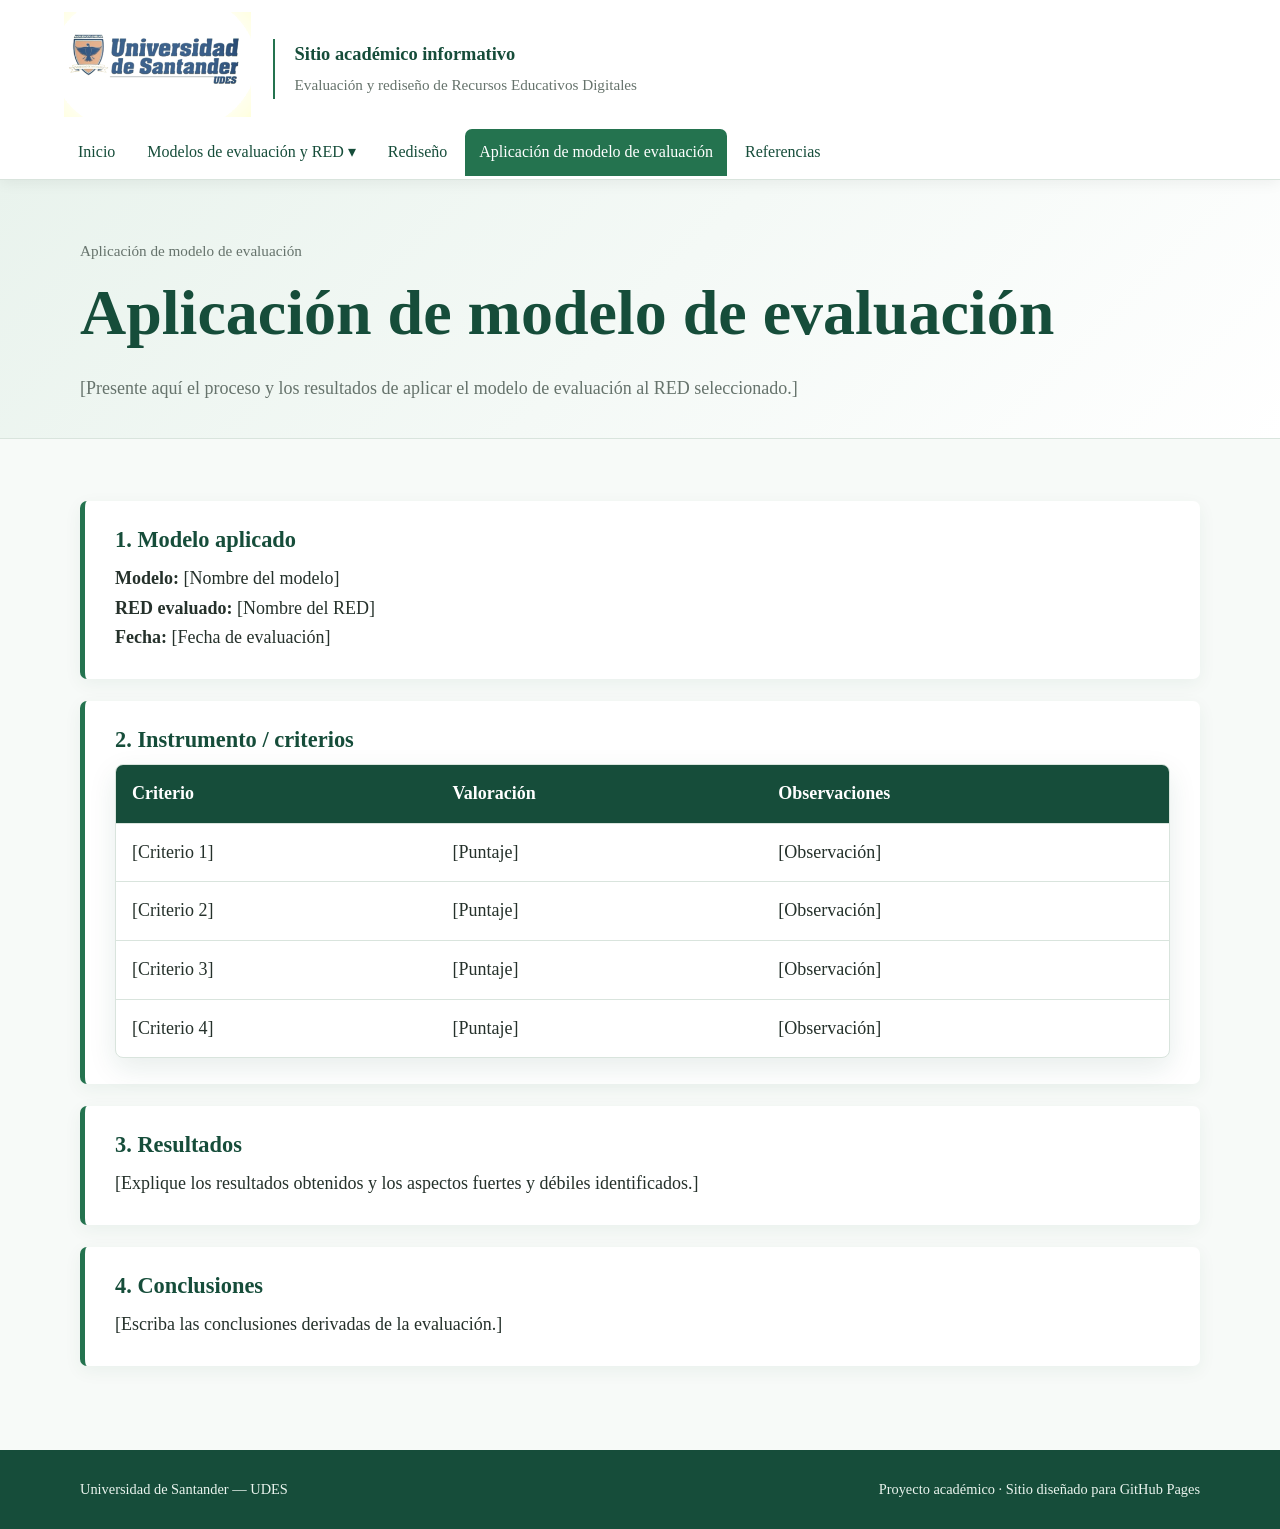
==== aplicacion-modelo.html @ 7aee7fde "Add files via upload" ====
<!DOCTYPE html>
<html lang="es">
<head>
  <meta charset="UTF-8">
  <meta name="viewport" content="width=device-width, initial-scale=1.0">
  <meta name="description" content="Aplicación de un modelo para evaluar un Recurso Educativo Digital.">
  <title>Aplicación de modelo de evaluación | UDES</title>
  <link rel="stylesheet" href="styles.css">
</head>
<body>

<header class="site-header">
  <div class="header-inner">
    <div class="brand">
      <a href="index.html" aria-label="Inicio">
        <img src="assets/logo-udes.png" alt="Universidad de Santander UDES">
      </a>
      <div class="brand-text">
        <strong>Sitio académico informativo</strong>
        <span>Evaluación y rediseño de Recursos Educativos Digitales</span>
      </div>
    </div>

    <button class="menu-icon" type="button" aria-expanded="false" aria-controls="main-nav">
      Menú ☰
    </button>

    <nav class="nav" id="main-nav" aria-label="Navegación principal">
      <a class="" href="index.html">Inicio</a>

      <div class="dropdown">
        <button class="dropdown-toggle " type="button"
                aria-expanded="false" aria-haspopup="true"
                title="Abrir Modelos de evaluación y RED">
          Modelos de evaluación y RED ▾
        </button>
        <div class="dropdown-menu">
          <a class="" href="seleccionando-modelos.html">Seleccionando modelos</a>
          <a class="" href="recursos-educativos-digitales.html">Recursos educativos digitales</a>
        </div>
      </div>

      <a class="" href="rediseno.html">Rediseño</a>
      <a class="active" href="aplicacion-modelo.html">Aplicación de modelo de evaluación</a>
      <a class="" href="referencias.html">Referencias</a>
    </nav>
  </div>
</header>

<main>

<section class="page-title">
  <div class="container">
    <div class="breadcrumb">Aplicación de modelo de evaluación</div>
    <h1>Aplicación de modelo de evaluación</h1>
    <p>[Presente aquí el proceso y los resultados de aplicar el modelo de evaluación al RED seleccionado.]</p>
  </div>
</section>

<section class="section">
  <div class="container">
    <div class="content-box">
      <h3>1. Modelo aplicado</h3>
      <p><strong>Modelo:</strong> [Nombre del modelo]</p>
      <p><strong>RED evaluado:</strong> [Nombre del RED]</p>
      <p><strong>Fecha:</strong> [Fecha de evaluación]</p>
    </div>

    <div class="content-box">
      <h3>2. Instrumento / criterios</h3>
      <div class="data-table-wrap">
        <table>
          <thead>
            <tr>
              <th>Criterio</th>
              <th>Valoración</th>
              <th>Observaciones</th>
            </tr>
          </thead>
          <tbody>
            <tr><td>[Criterio 1]</td><td>[Puntaje]</td><td>[Observación]</td></tr>
            <tr><td>[Criterio 2]</td><td>[Puntaje]</td><td>[Observación]</td></tr>
            <tr><td>[Criterio 3]</td><td>[Puntaje]</td><td>[Observación]</td></tr>
            <tr><td>[Criterio 4]</td><td>[Puntaje]</td><td>[Observación]</td></tr>
          </tbody>
        </table>
      </div>
    </div>

    <div class="content-box">
      <h3>3. Resultados</h3>
      <p>[Explique los resultados obtenidos y los aspectos fuertes y débiles identificados.]</p>
    </div>

    <div class="content-box">
      <h3>4. Conclusiones</h3>
      <p>[Escriba las conclusiones derivadas de la evaluación.]</p>
    </div>
  </div>
</section>

</main>

<footer class="footer">
  <div class="footer-inner">
    <small>Universidad de Santander — UDES</small>
    <small>Proyecto académico · Sitio diseñado para GitHub Pages</small>
  </div>
</footer>

<script src="script.js"></script>
</body>
</html>
---- styles.css ----
/* =========================================================
   SITIO ACADÉMICO - EVALUACIÓN DE RECURSOS EDUCATIVOS
   Compatible con GitHub Pages: usa rutas relativas.
   ========================================================= */

:root {
  --verde-oscuro: #164d3a;
  --verde: #24734f;
  --verde-medio: #3d8b65;
  --verde-claro: #e9f3ed;
  --verde-suave: #f4f8f5;
  --dorado: #c9a44c;
  --texto: #25312b;
  --gris: #66736c;
  --blanco: #ffffff;
  --borde: #d9e4dd;
  --sombra: 0 10px 28px rgba(22, 77, 58, .10);
}

* {
  box-sizing: border-box;
  margin: 0;
  padding: 0;
}

html {
  scroll-behavior: smooth;
}

body {
  font-family: "Times New Roman", Times, serif;
  color: var(--texto);
  background: #f7faf8;
  line-height: 1.65;
  font-size: 18px;
}

a {
  color: inherit;
}

.site-header {
  background: var(--blanco);
  border-bottom: 1px solid var(--borde);
  box-shadow: 0 3px 14px rgba(0,0,0,.06);
  position: sticky;
  top: 0;
  z-index: 1000;
}

.header-inner {
  max-width: 1200px;
  margin: 0 auto;
  padding: 12px 24px 0;
}

.brand {
  display: flex;
  align-items: center;
  min-height: 105px;
  gap: 22px;
}

.brand img {
  width: min(100%, 470px);
  height: auto;
  max-height: 105px;
  object-fit: contain;
  object-position: left center;
}

.brand-text {
  border-left: 2px solid var(--verde);
  padding-left: 20px;
}

.brand-text strong {
  display: block;
  color: var(--verde-oscuro);
  font-size: 1.15rem;
}

.brand-text span {
  color: var(--gris);
  font-size: .95rem;
}

.nav {
  display: flex;
  align-items: center;
  gap: 4px;
  min-height: 52px;
}

.nav a,
.dropdown-toggle {
  font: inherit;
  font-size: 1rem;
  text-decoration: none;
  color: var(--verde-oscuro);
  padding: 10px 14px;
  border: 0;
  background: transparent;
  cursor: pointer;
  border-radius: 7px 7px 0 0;
}

.nav a:hover,
.dropdown-toggle:hover,
.nav a.active,
.dropdown-toggle.active {
  background: var(--verde);
  color: var(--blanco);
}

.dropdown {
  position: relative;
}

.dropdown-menu {
  position: absolute;
  top: calc(100% - 1px);
  left: 0;
  min-width: 285px;
  background: var(--blanco);
  border: 1px solid var(--borde);
  border-top: 3px solid var(--verde);
  box-shadow: var(--sombra);
  border-radius: 0 0 8px 8px;
  display: none;
  padding: 7px;
}

.dropdown:hover .dropdown-menu,
.dropdown:focus-within .dropdown-menu,
.dropdown.open .dropdown-menu {
  display: block;
}

.dropdown-menu a {
  display: block;
  border-radius: 5px;
  padding: 9px 12px;
  color: var(--texto);
}

.dropdown-menu a:hover,
.dropdown-menu a.active {
  color: var(--blanco);
}

.menu-icon {
  display: none;
  background: var(--verde);
  color: white;
  border: 0;
  border-radius: 6px;
  padding: 8px 12px;
  font: inherit;
  cursor: pointer;
}

main {
  min-height: calc(100vh - 210px);
}

.container {
  width: min(1120px, calc(100% - 40px));
  margin: 0 auto;
}

.hero {
  padding: 82px 0 76px;
  background:
    linear-gradient(135deg, rgba(233,243,237,.94), rgba(255,255,255,.98));
  border-bottom: 1px solid var(--borde);
}

.hero-grid {
  display: grid;
  grid-template-columns: 1.6fr .8fr;
  gap: 55px;
  align-items: center;
}

.eyebrow {
  display: inline-block;
  color: var(--verde);
  font-weight: bold;
  letter-spacing: .5px;
  margin-bottom: 12px;
}

h1, h2, h3 {
  line-height: 1.2;
  color: var(--verde-oscuro);
  font-weight: 700;
}

h1 {
  font-size: clamp(2.2rem, 5vw, 4rem);
  margin-bottom: 22px;
}

h2 {
  font-size: clamp(1.75rem, 3vw, 2.5rem);
  margin-bottom: 14px;
}

h3 {
  font-size: 1.4rem;
  margin-bottom: 10px;
}

.lead {
  font-size: 1.2rem;
  color: #45534c;
  max-width: 780px;
}

.cover-card {
  background: var(--blanco);
  border: 1px solid var(--borde);
  border-top: 5px solid var(--dorado);
  border-radius: 10px;
  padding: 30px;
  box-shadow: var(--sombra);
}

.cover-card p {
  margin-bottom: 13px;
}

.cover-card .label {
  color: var(--verde);
  font-weight: bold;
}

.section {
  padding: 62px 0;
}

.section.alt {
  background: var(--verde-suave);
  border-top: 1px solid var(--borde);
  border-bottom: 1px solid var(--borde);
}

.section-header {
  max-width: 820px;
  margin-bottom: 30px;
}

.page-title {
  padding: 58px 0 35px;
  background: linear-gradient(135deg, var(--verde-claro), var(--blanco));
  border-bottom: 1px solid var(--borde);
}

.page-title p {
  color: var(--gris);
  max-width: 800px;
}

.cards {
  display: grid;
  grid-template-columns: repeat(3, 1fr);
  gap: 22px;
}

.card {
  background: var(--blanco);
  border: 1px solid var(--borde);
  border-radius: 9px;
  padding: 25px;
  box-shadow: 0 5px 18px rgba(22,77,58,.06);
}

.card p {
  color: #4f5d56;
}

.placeholder {
  min-height: 145px;
  border: 2px dashed #a9c5b5;
  border-radius: 8px;
  background: #fbfdfc;
  display: flex;
  align-items: center;
  justify-content: center;
  text-align: center;
  padding: 22px;
  color: var(--gris);
}

.content-box {
  background: var(--blanco);
  border-left: 5px solid var(--verde);
  padding: 26px 30px;
  border-radius: 7px;
  box-shadow: 0 5px 18px rgba(22,77,58,.06);
  margin-bottom: 22px;
}

.content-box ul,
.content-box ol {
  padding-left: 25px;
  margin-top: 10px;
}

.content-box li {
  margin-bottom: 7px;
}

.data-table-wrap {
  overflow-x: auto;
  background: var(--blanco);
  border: 1px solid var(--borde);
  border-radius: 8px;
  box-shadow: var(--sombra);
}

table {
  width: 100%;
  border-collapse: collapse;
  min-width: 720px;
}

th, td {
  padding: 14px 16px;
  border-bottom: 1px solid var(--borde);
  text-align: left;
  vertical-align: top;
}

th {
  background: var(--verde-oscuro);
  color: var(--blanco);
}

tr:last-child td {
  border-bottom: 0;
}

.link-placeholder {
  display: inline-block;
  color: var(--verde);
  text-decoration: underline;
  font-weight: bold;
}

.footer {
  background: var(--verde-oscuro);
  color: #eaf4ee;
  padding: 28px 0;
  margin-top: 0;
}

.footer-inner {
  width: min(1120px, calc(100% - 40px));
  margin: 0 auto;
  display: flex;
  justify-content: space-between;
  gap: 20px;
  align-items: center;
}

.footer small {
  font-size: .9rem;
}

.btn {
  display: inline-block;
  background: var(--verde);
  color: var(--blanco);
  text-decoration: none;
  padding: 11px 18px;
  border-radius: 6px;
  margin-top: 18px;
}

.btn:hover {
  background: var(--verde-oscuro);
}

.breadcrumb {
  font-size: .95rem;
  color: var(--gris);
  margin-bottom: 12px;
}

.reference {
  padding: 15px 0;
  border-bottom: 1px solid var(--borde);
}

.reference:last-child {
  border-bottom: 0;
}

@media (max-width: 850px) {
  .brand {
    min-height: 85px;
  }

  .brand img {
    max-width: 400px;
    max-height: 85px;
  }

  .brand-text {
    display: none;
  }

  .menu-icon {
    display: inline-block;
    margin-bottom: 10px;
  }

  .nav {
    display: none;
    flex-direction: column;
    align-items: stretch;
    padding-bottom: 10px;
  }

  .nav.open {
    display: flex;
  }

  .nav a,
  .dropdown-toggle {
    width: 100%;
    text-align: left;
    border-radius: 6px;
  }

  .dropdown-menu {
    position: static;
    box-shadow: none;
    border: 1px solid var(--borde);
    margin-top: 3px;
    width: 100%;
  }

  .hero-grid {
    grid-template-columns: 1fr;
  }

  .cards {
    grid-template-columns: 1fr;
  }
}

@media (max-width: 520px) {
  body {
    font-size: 17px;
  }

  .header-inner {
    padding-left: 15px;
    padding-right: 15px;
  }

  .brand img {
    max-width: 100%;
  }

  .container,
  .footer-inner {
    width: min(100% - 28px, 1120px);
  }

  .hero {
    padding: 55px 0;
  }

  .section {
    padding: 45px 0;
  }
}
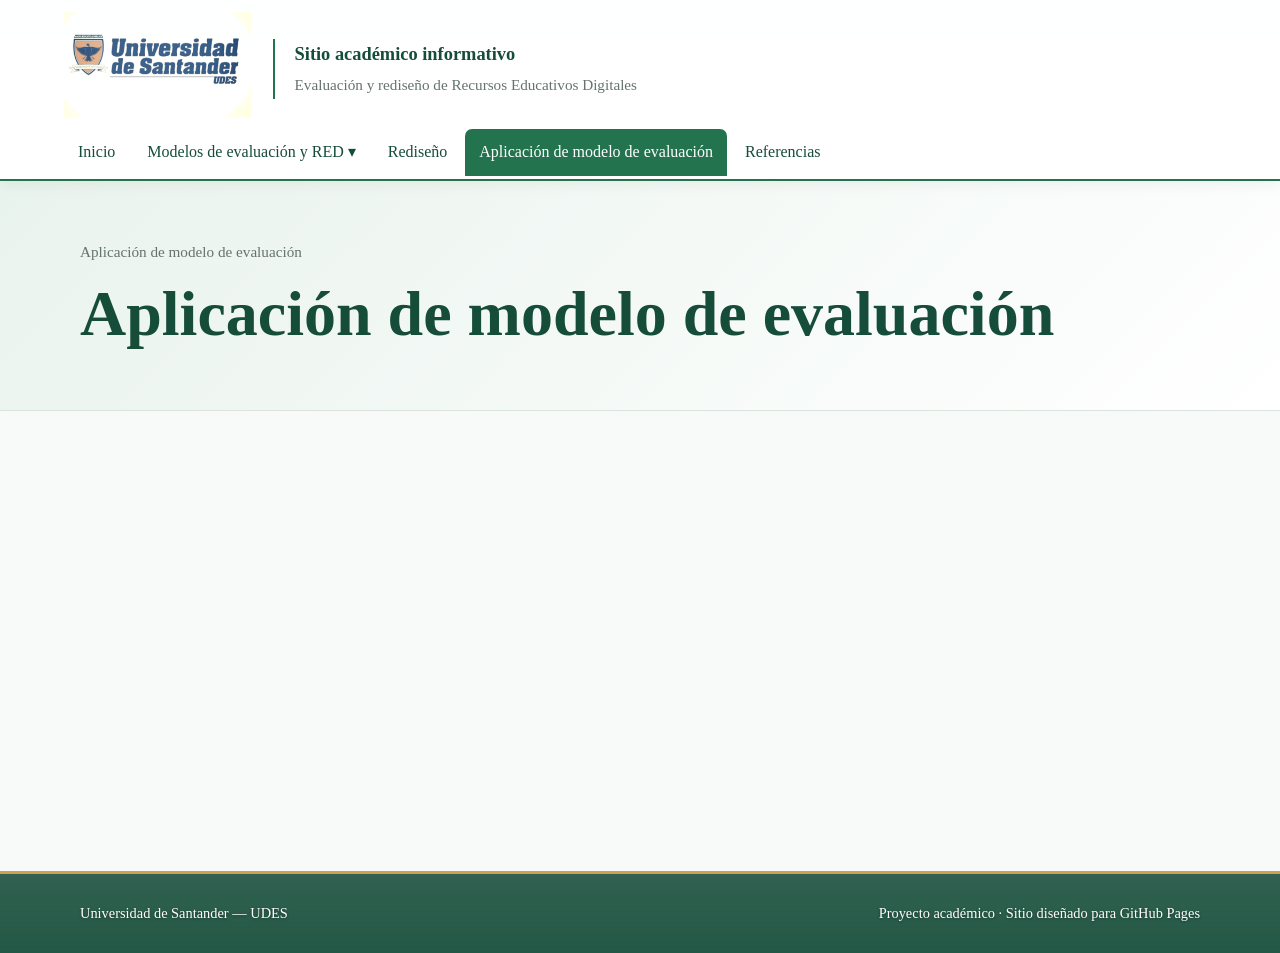
==== commit 422c4104: "Remove placeholder text from evaluation model section Removed placeholder text for evaluation model " ====
--- a/aplicacion-modelo.html
+++ b/aplicacion-modelo.html
@@ -53,9 +53,10 @@
   <div class="container">
     <div class="breadcrumb">Aplicación de modelo de evaluación</div>
     <h1>Aplicación de modelo de evaluación</h1>
-    <p>[Presente aquí el proceso y los resultados de aplicar el modelo de evaluación al RED seleccionado.]</p>
   </div>
 </section>
+
+<!--
 
 <section class="section">
   <div class="container">
@@ -99,6 +100,7 @@
   </div>
 </section>
 
+-->
 </main>
 
 <footer class="footer">
--- a/styles.css
+++ b/styles.css
@@ -479,3 +479,794 @@
     padding: 45px 0;
   }
 }
+
+/* ==========================================
+   SECCIÓN PARTICIPANTES
+   ========================================== */
+
+/* Contenedor principal de la rejilla */
+.participants-grid {
+  display: grid;
+  /* En pantallas grandes genera 3 columnas de igual tamaño */
+  grid-template-columns: repeat(3, 1fr);
+  gap: 2rem;
+  margin-top: 2rem;
+  align-items: stretch;
+}
+
+/* Tarjeta individual de cada participante */
+.participant-card {
+  background-color: #ffffff;
+  border-radius: 12px;
+  padding: 1.5rem;
+  text-align: center;
+  box-shadow: 0 4px 12px rgba(0, 0, 0, 0.08);
+  transition: transform 0.3s ease, box-shadow 0.3s ease;
+  display: flex;
+  flex-direction: column;
+  align-items: center;
+}
+
+.participant-card:hover {
+  transform: translateY(-5px);
+  box-shadow: 0 8px 20px rgba(0, 0, 0, 0.12);
+}
+
+/* Contenedor circular de la imagen */
+.participant-image {
+  width: 140px;
+  height: 140px;
+  margin-bottom: 1.2rem;
+  border-radius: 50%;
+  overflow: hidden;
+  border: 4px solid #f0f0f0;
+  box-shadow: 0 2px 8px rgba(0, 0, 0, 0.1);
+}
+
+/* Ajuste de la imagen dentro del contenedor */
+.participant-image img {
+  width: 100%;
+  height: 100%;
+  object-fit: cover;
+  display: block;
+}
+
+/* Títulos y textos dentro de la tarjeta */
+.participant-card h3 {
+  font-size: 1.15rem;
+  margin-bottom: 0.5rem;
+  color: #333333;
+  font-weight: 600;
+}
+
+.participant-card p {
+  font-size: 0.95rem;
+  color: #666666;
+  margin: 0;
+  line-height: 1.4;
+}
+
+/* ==========================================
+   DISEÑO RESPONSIVO (MÓVILES Y TABLETS)
+   ========================================== */
+
+/* Tabletas (pantallas intermedias) */
+@media (max-width: 992px) {
+  .participants-grid {
+    gap: 1.5rem;
+  }
+}
+
+/* Dispositivos Móviles */
+@media (max-width: 768px) {
+  .participants-grid {
+    /* Cambia a 1 sola columna para móviles */
+    grid-template-columns: 1fr;
+    gap: 1.5rem;
+  }
+
+  .participant-image {
+    width: 120px;
+    height: 120px;
+  }
+}
+
+.table-responsive-wrapper::-webkit-scrollbar-thumb:hover {
+  background: #94a3b8;
+}
+
+/* ==========================================   mas css pagina modelos de evaluación ========================================== */
+
+
+/* ==========================================
+   ESTILOS ADICIONALES PARA TABLA DE EVALUACIÓN
+   ========================================== */
+
+.evaluation-table {
+  width: 100%;
+  border-collapse: separate;
+  border-spacing: 0;
+  min-width: 1100px;
+  font-size: 0.95rem;
+}
+
+.evaluation-table th {
+  background-color: var(--verde-oscuro);
+  color: var(--blanco);
+  font-weight: 700;
+  font-size: 1.05rem;
+  padding: 16px 18px;
+  border-bottom: 3px solid var(--dorado);
+  text-align: left;
+  position: sticky;
+  top: 0;
+  z-index: 2;
+}
+
+.evaluation-table td {
+  padding: 18px;
+  border-bottom: 1px solid var(--borde);
+  vertical-align: top;
+  color: var(--texto);
+  line-height: 1.6;
+  background-color: var(--blanco);
+}
+
+.evaluation-table tbody tr:nth-child(even) td {
+  background-color: #fbfdfc;
+}
+
+.evaluation-table tbody tr:hover td {
+  background-color: var(--verde-suave);
+  transition: background-color 0.25s ease;
+}
+
+.evaluation-table td.col-model {
+  background-color: var(--verde-claro) !important;
+  border-right: 2px solid var(--borde);
+  min-width: 220px;
+  width: 18%;
+  font-weight: bold;
+  color: var(--verde-oscuro);
+}
+
+.evaluation-table p {
+  margin-bottom: 6px;
+}
+
+.evaluation-table p:last-child {
+  margin-bottom: 0;
+}
+
+.data-table-wrap::-webkit-scrollbar {
+  height: 8px;
+}
+
+.data-table-wrap::-webkit-scrollbar-track {
+  background: var(--verde-suave);
+  border-radius: 0 0 8px 8px;
+}
+
+.data-table-wrap::-webkit-scrollbar-thumb {
+  background: var(--verde-medio);
+  border-radius: 4px;
+}
+
+.data-table-wrap::-webkit-scrollbar-thumb:hover {
+  background: var(--verde-oscuro);
+}
+
+/* ==========================================
+   DISEÑO EN TARJETAS PARA MODELOS DE EVALUACIÓN
+   ========================================== */
+
+.models-container {
+  display: flex;
+  flex-direction: column;
+  gap: 35px;
+  margin-top: 25px;
+}
+
+.model-detail-card {
+  background: var(--blanco);
+  border: 1px solid var(--borde);
+  border-radius: 12px;
+  overflow: hidden;
+  box-shadow: var(--sombra);
+}
+
+.model-title-badge {
+  background: var(--verde-oscuro);
+  color: var(--blanco);
+  padding: 22px 28px;
+  border-bottom: 4px solid var(--dorado);
+}
+
+.model-title-badge h2 {
+  color: var(--blanco);
+  margin-bottom: 6px;
+  font-size: 1.8rem;
+}
+
+.model-subtitle {
+  display: block;
+  font-size: 0.95rem;
+  color: #e2ede7;
+  font-weight: normal;
+  line-height: 1.5;
+}
+
+.model-content-grid {
+  display: grid;
+  grid-template-columns: repeat(2, 1fr);
+  gap: 22px;
+  padding: 28px;
+}
+
+.model-block {
+  background: var(--verde-suave);
+  border: 1px solid var(--borde);
+  border-radius: 8px;
+  padding: 20px;
+}
+
+.model-block h3 {
+  color: var(--verde);
+  font-size: 1.25rem;
+  border-bottom: 2px solid var(--verde-claro);
+  padding-bottom: 6px;
+  margin-bottom: 12px;
+}
+
+.model-block p {
+  color: var(--texto);
+  font-size: 0.95rem;
+  margin-bottom: 6px;
+  line-height: 1.55;
+}
+
+.model-block p:last-child {
+  margin-bottom: 0;
+}
+
+.model-block.full-width {
+  grid-column: 1 / -1;
+}
+
+.highlight-block {
+  background: var(--verde-claro);
+  border-left: 5px solid var(--verde);
+}
+
+.highlight-block h3 {
+  color: var(--verde-oscuro);
+  border-bottom-color: var(--borde);
+}
+
+/* Responsivo para móviles y tabletas */
+@media (max-width: 850px) {
+  .model-content-grid {
+    grid-template-columns: 1fr;
+    padding: 18px;
+    gap: 16px;
+  }
+
+  .model-title-badge {
+    padding: 18px 20px;
+  }
+
+  .model-title-badge h2 {
+    font-size: 1.5rem;
+  }
+}
+
+/*  codigo nuevo  */
+
+/* ==========================================
+   ESTILOS ESPECÍFICOS PARA PÁGINA RED
+   ========================================== */
+
+.reds-container {
+  display: flex;
+  flex-direction: column;
+  gap: 40px;
+  margin-top: 10px;
+}
+
+.red-card {
+  background: var(--blanco);
+  border: 1px solid var(--borde);
+  border-radius: 12px;
+  overflow: hidden;
+  box-shadow: var(--sombra);
+}
+
+.red-header {
+  background: var(--verde-oscuro);
+  color: var(--blanco);
+  padding: 26px 30px;
+  border-bottom: 4px solid var(--dorado);
+  position: relative;
+}
+
+.red-tag {
+  display: inline-block;
+  background: var(--dorado);
+  color: var(--verde-oscuro);
+  font-weight: bold;
+  font-size: 0.85rem;
+  padding: 3px 10px;
+  border-radius: 4px;
+  margin-bottom: 10px;
+  text-transform: uppercase;
+  letter-spacing: 0.5px;
+}
+
+.red-header h2 {
+  color: var(--blanco);
+  font-size: 1.8rem;
+  margin-bottom: 8px;
+}
+
+.red-subtitle {
+  color: #e2ede7;
+  font-size: 0.95rem;
+  font-weight: normal;
+}
+
+.red-body {
+  padding: 30px;
+  display: flex;
+  flex-direction: column;
+  gap: 24px;
+}
+
+.red-meta-grid {
+  display: grid;
+  grid-template-columns: repeat(auto-fit, minmax(280px, 1fr));
+  gap: 16px;
+  background: var(--verde-claro);
+  border: 1px solid var(--borde);
+  padding: 20px;
+  border-radius: 8px;
+}
+
+.meta-item strong {
+  display: block;
+  color: var(--verde-oscuro);
+  font-size: 0.9rem;
+  margin-bottom: 4px;
+}
+
+.meta-item p {
+  color: var(--texto);
+  font-size: 0.95rem;
+  line-height: 1.4;
+  margin-bottom: 0;
+}
+
+.red-section-block {
+  background: var(--verde-suave);
+  border: 1px solid var(--borde);
+  border-radius: 8px;
+  padding: 20px 24px;
+}
+
+.red-section-block h3 {
+  color: var(--verde);
+  font-size: 1.3rem;
+  border-bottom: 2px solid var(--verde-claro);
+  padding-bottom: 6px;
+  margin-bottom: 14px;
+}
+
+.red-section-block p {
+  font-size: 0.98rem;
+  color: var(--texto);
+  margin-bottom: 10px;
+  line-height: 1.6;
+}
+
+.red-section-block p:last-child {
+  margin-bottom: 0;
+}
+
+/* Bloque diferenciado para Limitaciones */
+.limit-block {
+  background: #fffaf0;
+  border-left: 4px solid var(--dorado);
+}
+
+.limit-block h3 {
+  color: #8c6b1f;
+  border-bottom-color: #fce8bd;
+}
+
+/* Badges para estado de verificación COdA */
+.badge-status {
+  display: inline-block;
+  padding: 4px 10px;
+  border-radius: 4px;
+  font-size: 0.85rem;
+  font-weight: bold;
+}
+
+.status-ok {
+  background-color: #e6f4ea;
+  color: #137333;
+  border: 1px solid #ceebd6;
+}
+
+.status-partial {
+  background-color: #fef7e0;
+  color: #b06000;
+  border: 1px solid #feecb5;
+}
+
+.status-no {
+  background-color: #f1f3f4;
+  color: #5f6368;
+  border: 1px solid #dadce0;
+}
+
+/* Adaptabilidad a dispositivos móviles */
+@media (max-width: 850px) {
+  .red-body {
+    padding: 20px;
+  }
+  
+  .red-header {
+    padding: 20px;
+  }
+  
+  .red-header h2 {
+    font-size: 1.4rem;
+  }
+
+  .red-meta-grid {
+    grid-template-columns: 1fr;
+  }
+}
+
+/* ==========================================
+   AJUSTE DE TABLA DE VERIFICACIÓN (SIN SCROLL EN PC)
+   ========================================== */
+
+/* En pantallas de PC y escritorio se adapta al 100% sin scroll */
+.red-section-block .data-table-wrap {
+  overflow-x: visible;
+  box-shadow: none;
+  border: 1px solid var(--borde);
+  border-radius: 8px;
+}
+
+.red-section-block .evaluation-table {
+  width: 100%;
+  min-width: 0; /* Elimina la restricción de ancho fijo en PC */
+  table-layout: fixed; /* Fuerza el ajuste proporcional de columnas */
+}
+
+/* Distribución optimizada de las columnas en PC */
+.red-section-block .evaluation-table th:nth-child(1),
+.red-section-block .evaluation-table td:nth-child(1) {
+  width: 25%;
+}
+
+.red-section-block .evaluation-table th:nth-child(2),
+.red-section-block .evaluation-table td:nth-child(2) {
+  width: 25%;
+}
+
+.red-section-block .evaluation-table th:nth-child(3),
+.red-section-block .evaluation-table td:nth-child(3) {
+  width: 50%;
+}
+
+.red-section-block .evaluation-table td {
+  word-wrap: break-word; /* Evita que textos largos rompan el layout */
+  hyphens: auto;
+}
+
+/* En dispositivos móviles y tablets se habilita el scroll suave para mantener legibilidad */
+@media (max-width: 850px) {
+  .red-section-block .data-table-wrap {
+    overflow-x: auto;
+    -webkit-overflow-scrolling: touch;
+  }
+
+  .red-section-block .evaluation-table {
+    min-width: 650px; /* Ancho mínimo óptimo para pantallas pequeñas */
+    table-layout: auto;
+  }
+
+  .red-section-block .evaluation-table th:nth-child(1),
+  .red-section-block .evaluation-table td:nth-child(1),
+  .red-section-block .evaluation-table th:nth-child(2),
+  .red-section-block .evaluation-table td:nth-child(2),
+  .red-section-block .evaluation-table th:nth-child(3),
+  .red-section-block .evaluation-table td:nth-child(3) {
+    width: auto;
+  }
+}
+
+/* ==========================================
+   ESTILOS PARA IMÁGENES WEBP EN CAPTURAS DE RED
+   ========================================== */
+
+/* Ajuste del contenedor de la imagen */
+.red-section-block .placeholder {
+  display: flex;
+  justify-content: center;
+  align-items: center;
+  padding: 15px;
+  background-color: var(--blanco);
+  border: 1px solid var(--borde);
+  border-radius: 10px;
+  min-height: auto; /* Reemplaza el alto mínimo por defecto */
+  box-shadow: 0 4px 14px rgba(22, 77, 58, 0.06);
+  overflow: hidden;
+}
+
+/* Estilo y responsividad de las imágenes webp */
+.red-section-block .placeholder img {
+  max-width: 100%;
+  height: auto;
+  display: block;
+  border-radius: 6px;
+  border: 1px solid var(--borde);
+  box-shadow: 0 2px 8px rgba(0, 0, 0, 0.08);
+  transition: transform 0.3s ease, box-shadow 0.3s ease;
+}
+
+/* Efecto hover interactivo al pasar el cursor */
+.red-section-block .placeholder img:hover {
+  transform: scale(1.01);
+  box-shadow: 0 6px 16px rgba(22, 77, 58, 0.12);
+}
+
+/* Adaptación para pantallas pequeñas */
+@media (max-width: 768px) {
+  .red-section-block .placeholder {
+    padding: 10px;
+  }
+}
+
+/* fin codigo nuevo mas codigo nuevo */ 
+
+/* ==========================================
+   BOTÓN PRINCIPAL RESPONSIVO
+   ========================================== */
+
+.btn-primary {
+  display: inline-flex;
+  align-items: center;
+  justify-content: center;
+  background-color: var(--verde);
+  color: var(--blanco);
+  font-family: inherit;
+  font-size: 1rem;
+  font-weight: 600;
+  padding: 12px 28px;
+  border-radius: 8px;
+  border: 2px solid transparent;
+  text-decoration: none;
+  cursor: pointer;
+  box-shadow: 0 4px 12px rgba(36, 115, 79, 0.2);
+  transition: background-color 0.3s ease, border-color 0.3s ease, transform 0.2s ease, box-shadow 0.3s ease;
+  
+  /* Ajustes para responsividad por defecto (PC) */
+  max-width: 100%;
+  white-space: nowrap;
+  user-select: none;
+  -webkit-tap-highlight-color: transparent;
+}
+
+/* Efectos en escritorio (Hover & Focus) */
+.btn-primary:hover {
+  background-color: var(--verde-oscuro);
+  border-color: var(--dorado);
+  color: var(--blanco);
+  transform: translateY(-2px);
+  box-shadow: 0 6px 18px rgba(22, 77, 58, 0.3);
+}
+
+.btn-primary:active {
+  transform: translateY(0);
+  box-shadow: 0 2px 6px rgba(22, 77, 58, 0.2);
+}
+
+.btn-primary:focus-visible {
+  outline: 3px solid var(--dorado);
+  outline-offset: 2px;
+}
+
+/* ==========================================
+   ADAPTACIÓN PARA CELULARES Y TABLETS
+   ========================================== */
+
+@media (max-width: 768px) {
+  .btn-primary {
+    display: flex; /* Ocupa el ancho completo del contenedor si es necesario */
+    width: 100%;
+    padding: 14px 20px; /* Incrementa el área táctil para el toque con el dedo */
+    font-size: 1.05rem; /* Ajuste óptimo de legibilidad en pantallas pequeñas */
+    white-space: normal; /* Permite salto de línea si el texto es muy largo */
+    text-align: center;
+  }
+}
+
+
+/*  codigo nuevo mas codigo nuevo */ 
+
+/* ==========================================
+   SECCIÓN VIDEO PRESENTATION Y BOTONES DEPORTIVOS
+   ========================================== */
+
+/* Contenedor general */
+.video-presentation-box {
+  margin-top: 15px;
+  border-left: 5px solid var(--verde);
+}
+
+.video-presentation-box h2 {
+  font-size: 1.8rem;
+  color: var(--verde-oscuro);
+  margin-bottom: 20px;
+}
+
+/* Embed de Video Responsivo en PC y Celular */
+.video-responsive-wrapper {
+  position: relative;
+  width: 100%;
+  padding-bottom: 56.25%; /* Relación de aspecto 16:9 */
+  height: 0;
+  overflow: hidden;
+  border-radius: 8px;
+  background-color: #000000;
+  border: 1px solid var(--borde);
+  box-shadow: var(--sombra);
+  margin-bottom: 25px;
+}
+
+.video-responsive-wrapper iframe {
+  position: absolute;
+  top: 0;
+  left: 0;
+  width: 100%;
+  height: 100%;
+  border: 0;
+}
+
+/* Disposición de botones e iconos lado a lado */
+.sports-links-container {
+  display: flex;
+  flex-wrap: wrap;
+  gap: 16px;
+  align-items: center;
+  margin-top: 20px;
+}
+
+/* Botón estilizado con icono deportivo */
+.btn-sport-link {
+  display: inline-flex;
+  align-items: center;
+  gap: 10px;
+  background-color: var(--verde-claro);
+  color: var(--verde-oscuro);
+  border: 1px solid var(--borde);
+  padding: 10px 18px;
+  border-radius: 8px;
+  text-decoration: none;
+  font-size: 0.95rem;
+  font-weight: 600;
+  transition: background-color 0.3s ease, border-color 0.3s ease, transform 0.2s ease, box-shadow 0.3s ease;
+  box-shadow: 0 2px 6px rgba(22, 77, 58, 0.05);
+}
+
+.btn-sport-link:hover {
+  background-color: var(--verde);
+  color: var(--blanco);
+  border-color: var(--verde-oscuro);
+  transform: translateY(-2px);
+  box-shadow: 0 4px 12px rgba(22, 77, 58, 0.15);
+}
+
+/* Tamaño profesional y pequeño para los iconos SVG */
+.sport-icon {
+  width: 20px;
+  height: 20px;
+  flex-shrink: 0;
+}
+
+/* Responsividad para pantallas móviles pequeñas */
+@media (max-width: 600px) {
+  .sports-links-container {
+    flex-direction: column;
+    align-items: stretch;
+  }
+
+  .btn-sport-link {
+    justify-content: center;
+    width: 100%;
+    padding: 12px 16px;
+  }
+}
+
+
+
+
+/* ==========================================
+   HEADER CON IMAGEN DE FONDO GLOBAL
+   ========================================== */
+
+.site-header {
+  /* Imagen de fondo cargada directamente desde el CSS con superposición sutil */
+  background: 
+    linear-gradient(rgba(255, 255, 255, 0.88), rgba(255, 255, 255, 0.94)),
+    url('https://raw.githubusercontent.com/leonardorepoedu/modelosdeevaluacionred/refs/heads/main/assets/header%20web%20red.webp') no-repeat center center;
+  background-size: cover;
+  border-bottom: 2px solid var(--verde);
+}
+
+/* Fondo protector para el menú de navegación superior */
+.nav a,
+.dropdown-toggle {
+  background-color: rgba(255, 255, 255, 0.85);
+  backdrop-filter: blur(2px);
+  transition: background-color 0.3s ease, color 0.3s ease;
+}
+
+.nav a:hover,
+.dropdown-toggle:hover,
+.nav a.active,
+.dropdown-toggle.active {
+  background-color: var(--verde);
+  color: var(--blanco);
+}
+
+/* Ajustes responsivos para móviles */
+@media (max-width: 850px) {
+  .site-header {
+    background-position: center top;
+  }
+  
+  .nav.open {
+    background-color: rgba(255, 255, 255, 0.98);
+    padding: 10px;
+    border-radius: 8px;
+    box-shadow: var(--sombra);
+  }
+}
+
+/* ==========================================
+   FOOTER CON IMAGEN DE FONDO GLOBAL
+   ========================================== */
+
+.footer {
+  /* Fondo con overlay verde oscuro y la imagen de fondo de la URL */
+  background: 
+    linear-gradient(rgba(22, 77, 58, 0.88), rgba(22, 77, 58, 0.94)),
+    url('https://raw.githubusercontent.com/leonardorepoedu/modelosdeevaluacionred/refs/heads/main/assets/footer%20web%20red.webp') no-repeat center center;
+  background-size: cover;
+  border-top: 3px solid var(--dorado);
+  position: relative;
+}
+
+.footer-inner {
+  position: relative;
+  z-index: 1;
+}
+
+.footer small {
+  color: #ffffff;
+  font-weight: 500;
+  text-shadow: 0 1px 3px rgba(0, 0, 0, 0.4);
+}
+
+/* Ajuste responsivo para pantallas pequeñas */
+@media (max-width: 520px) {
+  .footer {
+    background-position: center top;
+    padding: 22px 0;
+  }
+}
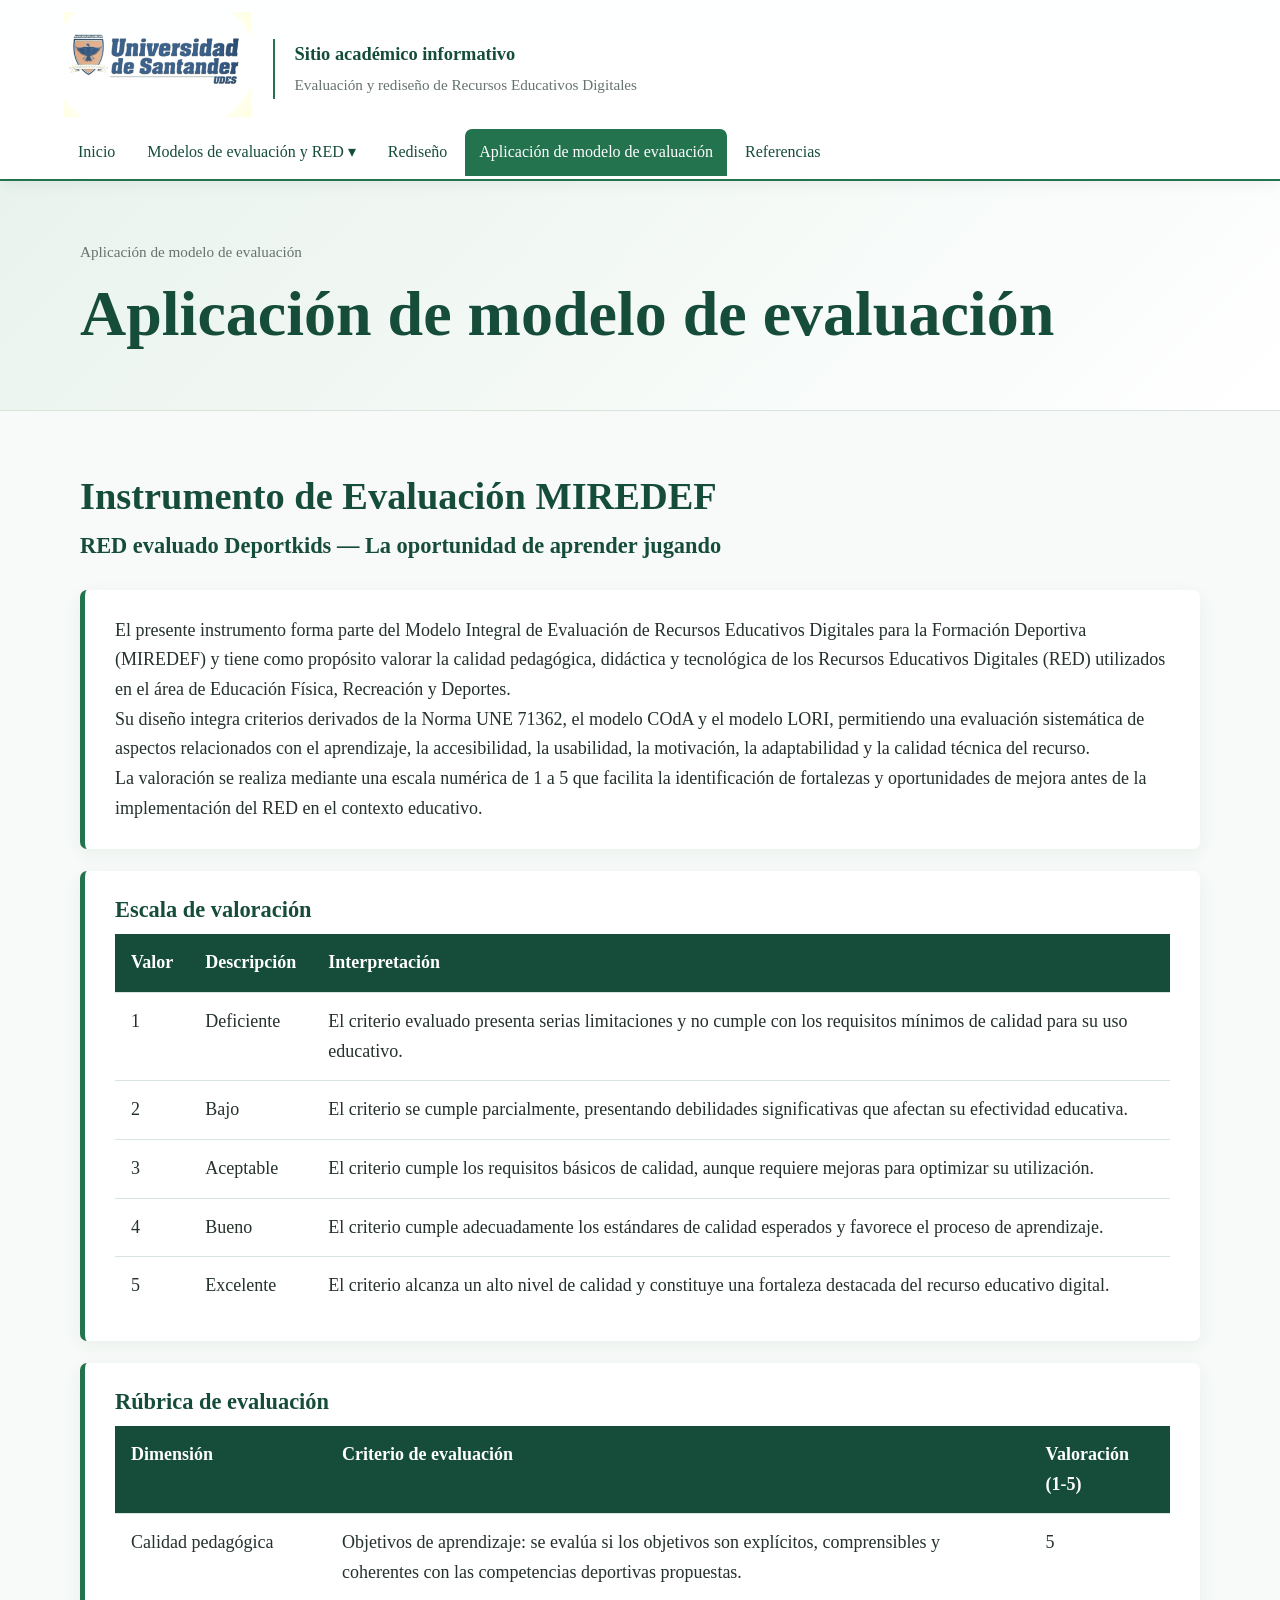
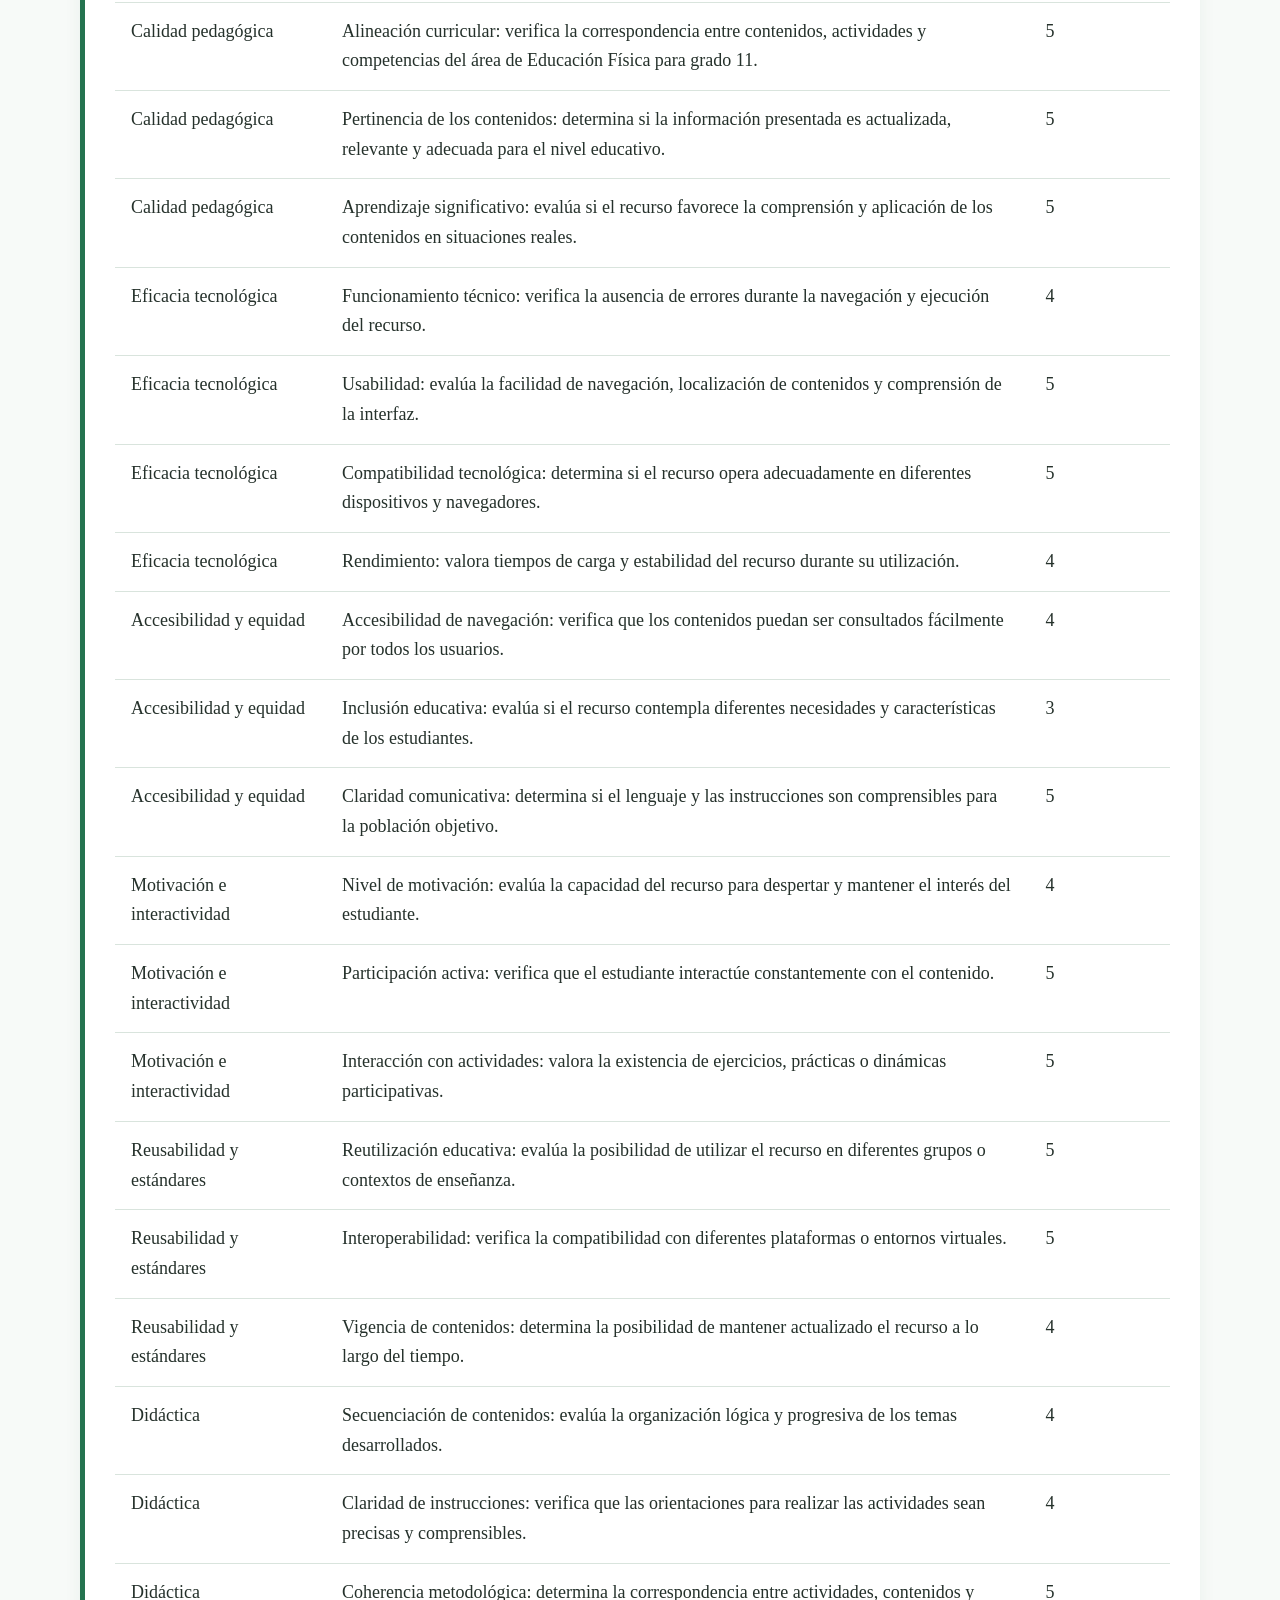
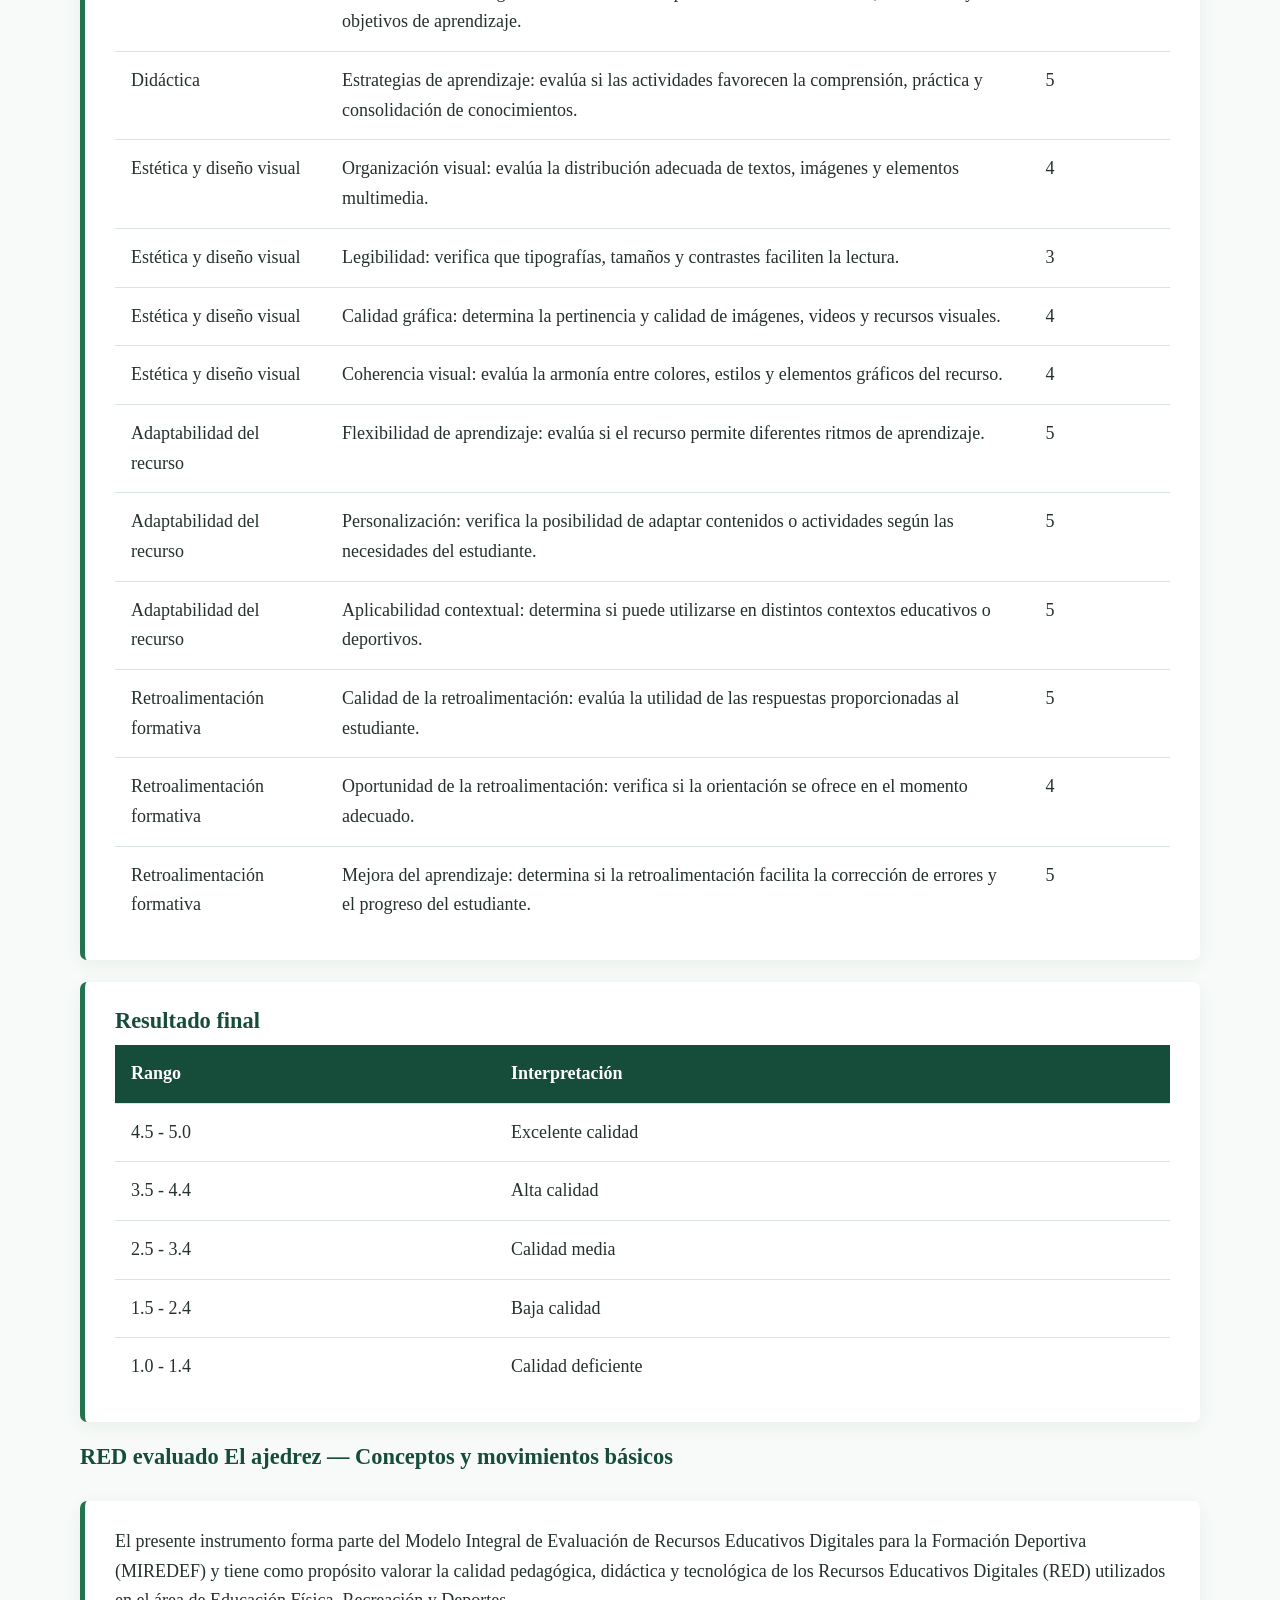
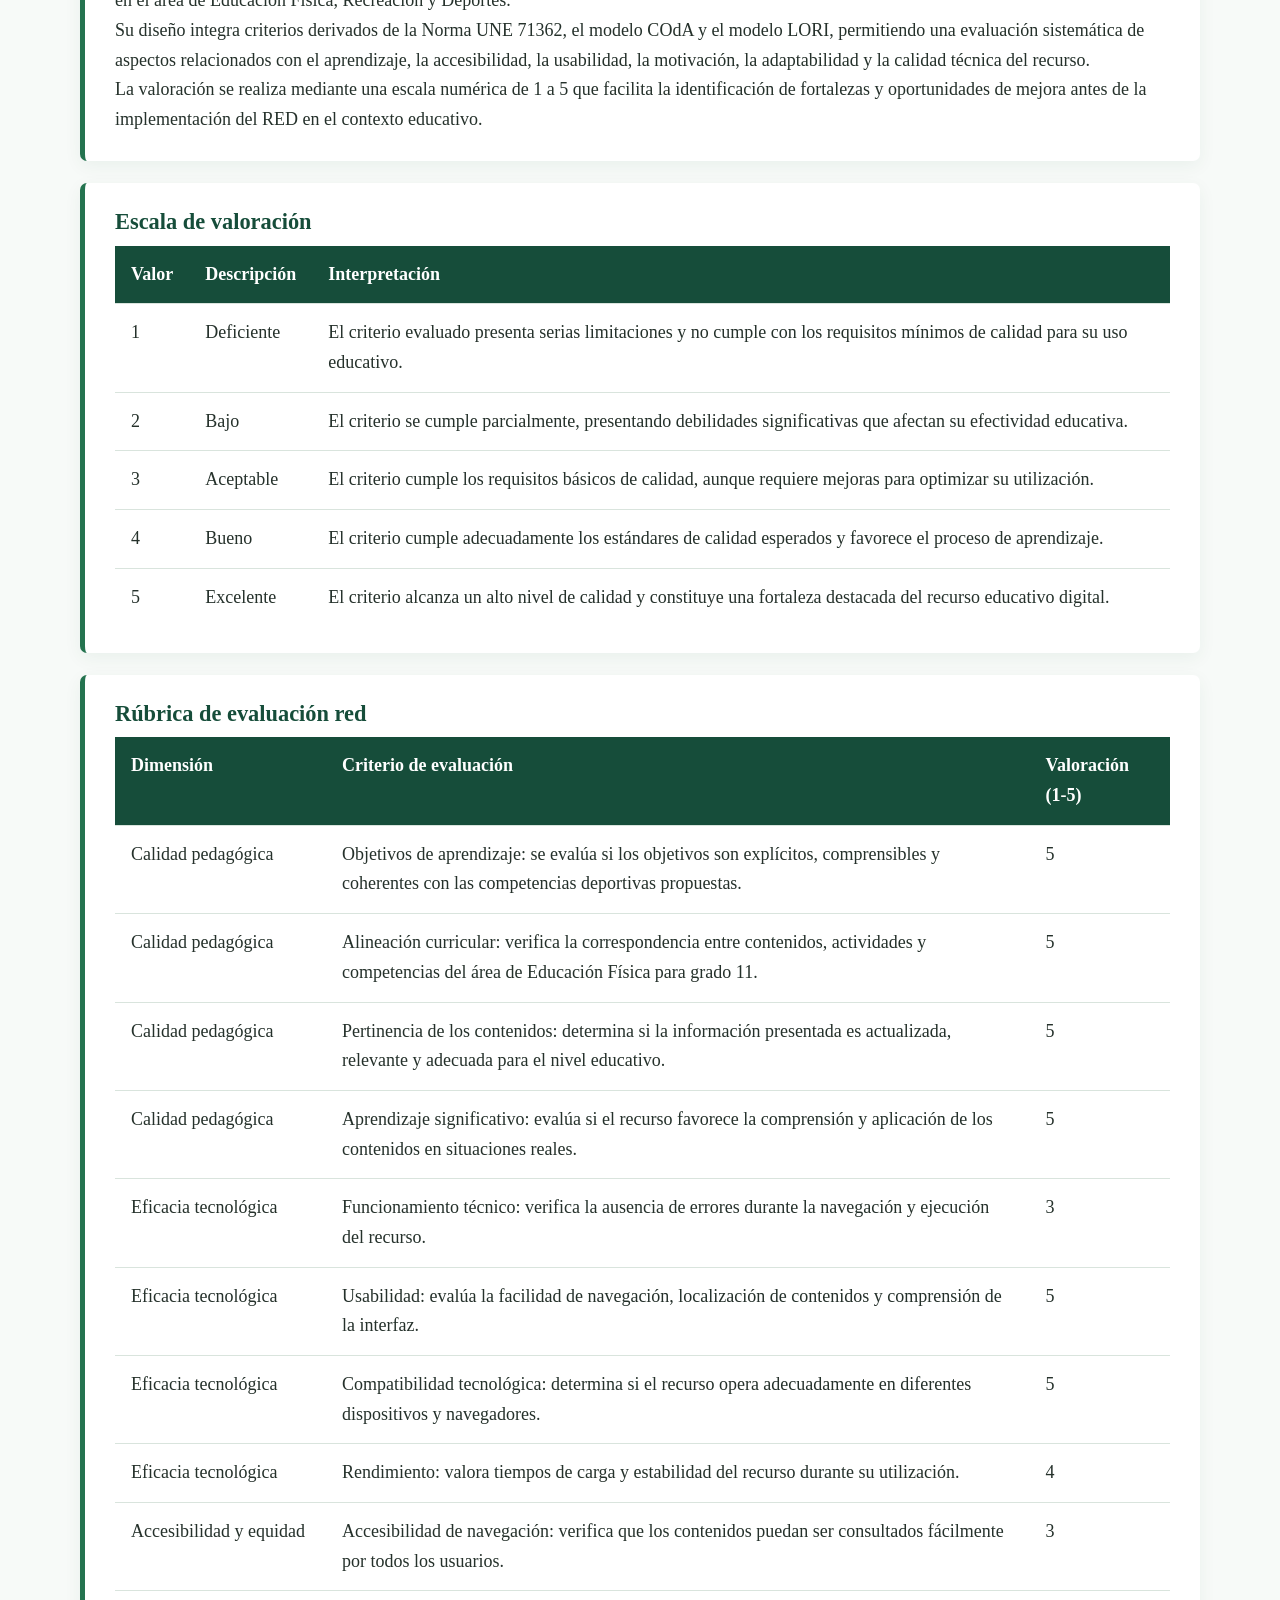
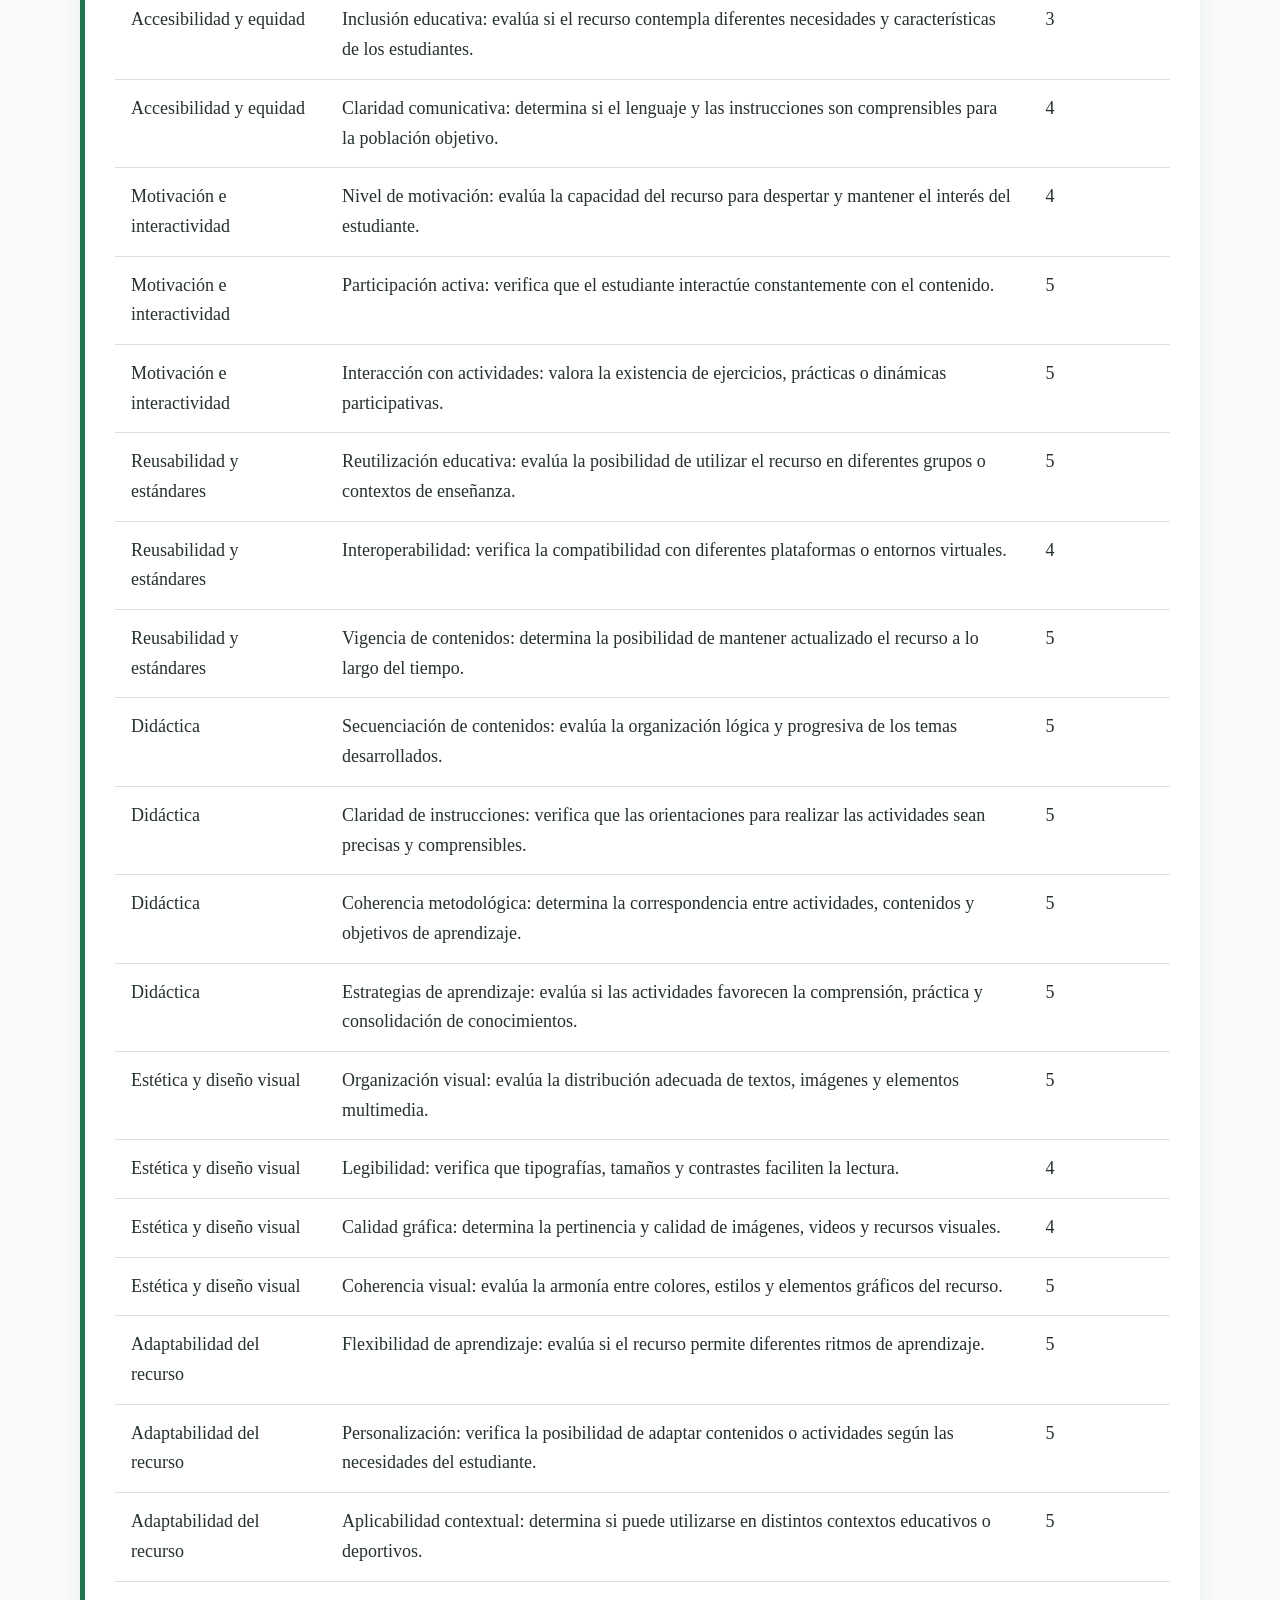
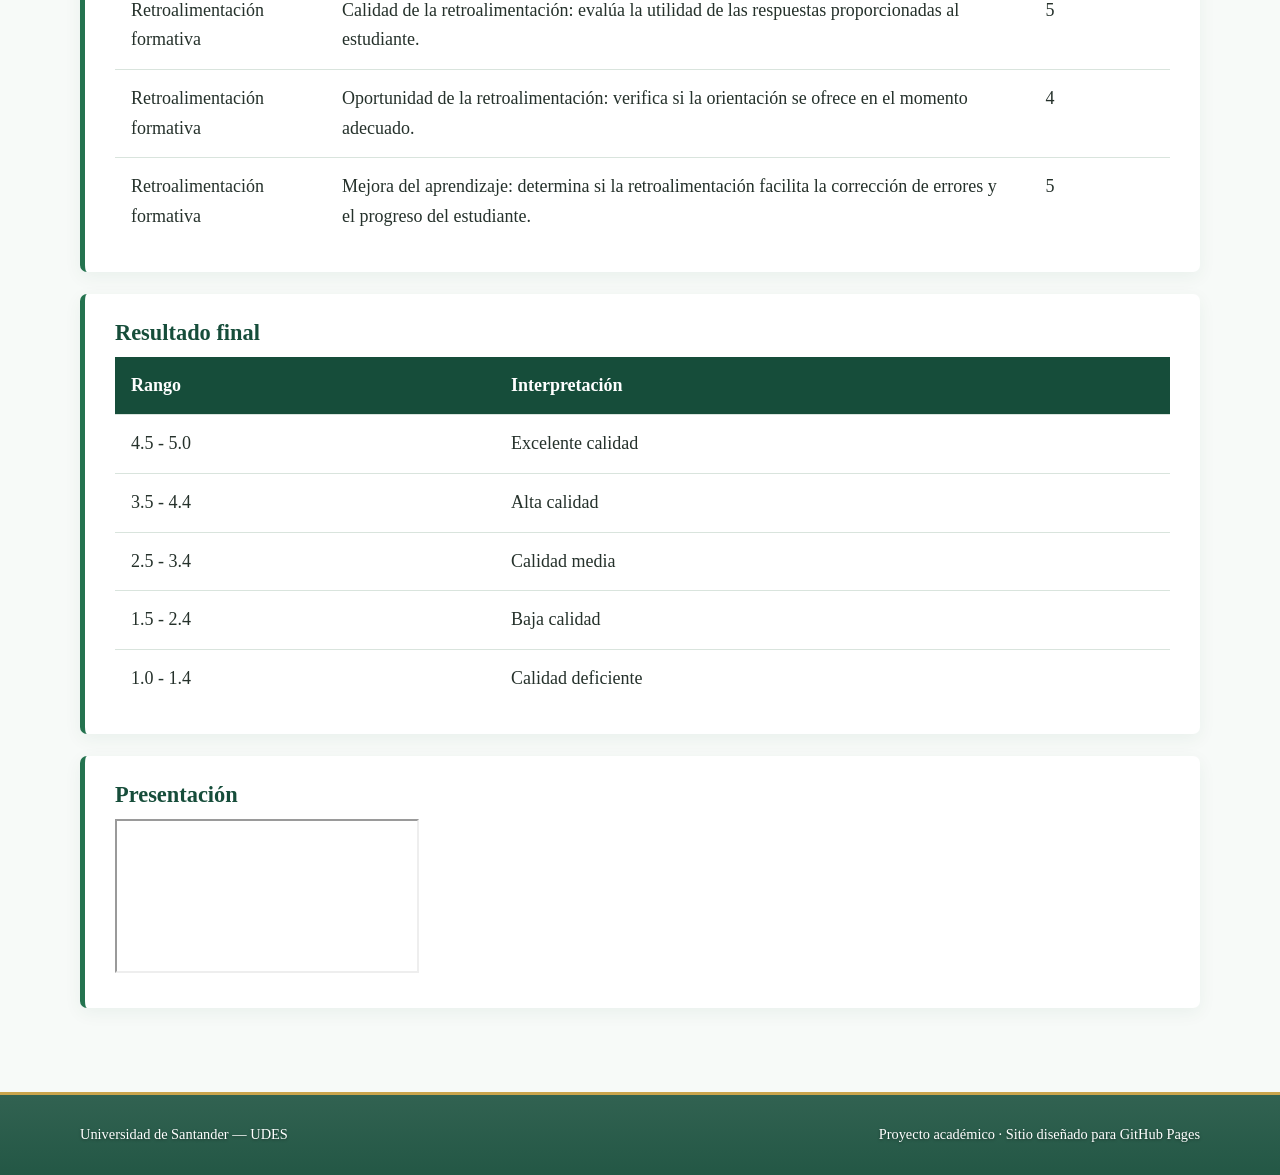
==== commit 5ff08d23: "Add evaluation sections for MIREDEF and chess Added evaluation instrument sections for MIREDEF and c" ====
--- a/aplicacion-modelo.html
+++ b/aplicacion-modelo.html
@@ -56,6 +56,236 @@
   </div>
 </section>
 
+
+
+
+  <section class="section miredef-evaluacion">
+  <div class="container">
+
+    <div class="section-header">
+      <h2>Instrumento de Evaluación MIREDEF</h2>
+      <h3>RED evaluado Deportkids — La oportunidad de aprender jugando</h3>
+    </div>
+
+    <div class="content-box miredef-introduccion">
+      <p>El presente instrumento forma parte del Modelo Integral de Evaluación de Recursos Educativos Digitales para la Formación Deportiva (MIREDEF) y tiene como propósito valorar la calidad pedagógica, didáctica y tecnológica de los Recursos Educativos Digitales (RED) utilizados en el área de Educación Física, Recreación y Deportes.</p>
+
+      <p>Su diseño integra criterios derivados de la Norma UNE 71362, el modelo COdA y el modelo LORI, permitiendo una evaluación sistemática de aspectos relacionados con el aprendizaje, la accesibilidad, la usabilidad, la motivación, la adaptabilidad y la calidad técnica del recurso.</p>
+
+      <p>La valoración se realiza mediante una escala numérica de 1 a 5 que facilita la identificación de fortalezas y oportunidades de mejora antes de la implementación del RED en el contexto educativo.</p>
+    </div>
+
+    <div class="content-box miredef-tabla">
+      <h3>Escala de valoración</h3>
+      <div class="miredef-table-wrap">
+        <table class="miredef-table">
+          <thead>
+            <tr>
+              <th>Valor</th>
+              <th>Descripción</th>
+              <th>Interpretación</th>
+            </tr>
+          </thead>
+          <tbody>
+            <tr><td data-label="Valor">1</td><td data-label="Descripción">Deficiente</td><td data-label="Interpretación">El criterio evaluado presenta serias limitaciones y no cumple con los requisitos mínimos de calidad para su uso educativo.</td></tr>
+            <tr><td data-label="Valor">2</td><td data-label="Descripción">Bajo</td><td data-label="Interpretación">El criterio se cumple parcialmente, presentando debilidades significativas que afectan su efectividad educativa.</td></tr>
+            <tr><td data-label="Valor">3</td><td data-label="Descripción">Aceptable</td><td data-label="Interpretación">El criterio cumple los requisitos básicos de calidad, aunque requiere mejoras para optimizar su utilización.</td></tr>
+            <tr><td data-label="Valor">4</td><td data-label="Descripción">Bueno</td><td data-label="Interpretación">El criterio cumple adecuadamente los estándares de calidad esperados y favorece el proceso de aprendizaje.</td></tr>
+            <tr><td data-label="Valor">5</td><td data-label="Descripción">Excelente</td><td data-label="Interpretación">El criterio alcanza un alto nivel de calidad y constituye una fortaleza destacada del recurso educativo digital.</td></tr>
+          </tbody>
+        </table>
+      </div>
+    </div>
+
+    <div class="content-box miredef-tabla">
+      <h3>Rúbrica de evaluación</h3>
+      <div class="miredef-table-wrap">
+        <table class="miredef-table miredef-rubrica">
+          <thead>
+            <tr>
+              <th>Dimensión</th>
+              <th>Criterio de evaluación</th>
+              <th>Valoración (1-5)</th>
+            </tr>
+          </thead>
+          <tbody>
+            <tr><td data-label="Dimensión">Calidad pedagógica</td><td data-label="Criterio de evaluación">Objetivos de aprendizaje: se evalúa si los objetivos son explícitos, comprensibles y coherentes con las competencias deportivas propuestas.</td><td data-label="Valoración (1-5)">5</td></tr>
+            <tr><td data-label="Dimensión">Calidad pedagógica</td><td data-label="Criterio de evaluación">Alineación curricular: verifica la correspondencia entre contenidos, actividades y competencias del área de Educación Física para grado 11.</td><td data-label="Valoración (1-5)">5</td></tr>
+            <tr><td data-label="Dimensión">Calidad pedagógica</td><td data-label="Criterio de evaluación">Pertinencia de los contenidos: determina si la información presentada es actualizada, relevante y adecuada para el nivel educativo.</td><td data-label="Valoración (1-5)">5</td></tr>
+            <tr><td data-label="Dimensión">Calidad pedagógica</td><td data-label="Criterio de evaluación">Aprendizaje significativo: evalúa si el recurso favorece la comprensión y aplicación de los contenidos en situaciones reales.</td><td data-label="Valoración (1-5)">5</td></tr>
+
+            <tr><td data-label="Dimensión">Eficacia tecnológica</td><td data-label="Criterio de evaluación">Funcionamiento técnico: verifica la ausencia de errores durante la navegación y ejecución del recurso.</td><td data-label="Valoración (1-5)">4</td></tr>
+            <tr><td data-label="Dimensión">Eficacia tecnológica</td><td data-label="Criterio de evaluación">Usabilidad: evalúa la facilidad de navegación, localización de contenidos y comprensión de la interfaz.</td><td data-label="Valoración (1-5)">5</td></tr>
+            <tr><td data-label="Dimensión">Eficacia tecnológica</td><td data-label="Criterio de evaluación">Compatibilidad tecnológica: determina si el recurso opera adecuadamente en diferentes dispositivos y navegadores.</td><td data-label="Valoración (1-5)">5</td></tr>
+            <tr><td data-label="Dimensión">Eficacia tecnológica</td><td data-label="Criterio de evaluación">Rendimiento: valora tiempos de carga y estabilidad del recurso durante su utilización.</td><td data-label="Valoración (1-5)">4</td></tr>
+
+            <tr><td data-label="Dimensión">Accesibilidad y equidad</td><td data-label="Criterio de evaluación">Accesibilidad de navegación: verifica que los contenidos puedan ser consultados fácilmente por todos los usuarios.</td><td data-label="Valoración (1-5)">4</td></tr>
+            <tr><td data-label="Dimensión">Accesibilidad y equidad</td><td data-label="Criterio de evaluación">Inclusión educativa: evalúa si el recurso contempla diferentes necesidades y características de los estudiantes.</td><td data-label="Valoración (1-5)">3</td></tr>
+            <tr><td data-label="Dimensión">Accesibilidad y equidad</td><td data-label="Criterio de evaluación">Claridad comunicativa: determina si el lenguaje y las instrucciones son comprensibles para la población objetivo.</td><td data-label="Valoración (1-5)">5</td></tr>
+
+            <tr><td data-label="Dimensión">Motivación e interactividad</td><td data-label="Criterio de evaluación">Nivel de motivación: evalúa la capacidad del recurso para despertar y mantener el interés del estudiante.</td><td data-label="Valoración (1-5)">4</td></tr>
+            <tr><td data-label="Dimensión">Motivación e interactividad</td><td data-label="Criterio de evaluación">Participación activa: verifica que el estudiante interactúe constantemente con el contenido.</td><td data-label="Valoración (1-5)">5</td></tr>
+            <tr><td data-label="Dimensión">Motivación e interactividad</td><td data-label="Criterio de evaluación">Interacción con actividades: valora la existencia de ejercicios, prácticas o dinámicas participativas.</td><td data-label="Valoración (1-5)">5</td></tr>
+
+            <tr><td data-label="Dimensión">Reusabilidad y estándares</td><td data-label="Criterio de evaluación">Reutilización educativa: evalúa la posibilidad de utilizar el recurso en diferentes grupos o contextos de enseñanza.</td><td data-label="Valoración (1-5)">5</td></tr>
+            <tr><td data-label="Dimensión">Reusabilidad y estándares</td><td data-label="Criterio de evaluación">Interoperabilidad: verifica la compatibilidad con diferentes plataformas o entornos virtuales.</td><td data-label="Valoración (1-5)">5</td></tr>
+            <tr><td data-label="Dimensión">Reusabilidad y estándares</td><td data-label="Criterio de evaluación">Vigencia de contenidos: determina la posibilidad de mantener actualizado el recurso a lo largo del tiempo.</td><td data-label="Valoración (1-5)">4</td></tr>
+
+            <tr><td data-label="Dimensión">Didáctica</td><td data-label="Criterio de evaluación">Secuenciación de contenidos: evalúa la organización lógica y progresiva de los temas desarrollados.</td><td data-label="Valoración (1-5)">4</td></tr>
+            <tr><td data-label="Dimensión">Didáctica</td><td data-label="Criterio de evaluación">Claridad de instrucciones: verifica que las orientaciones para realizar las actividades sean precisas y comprensibles.</td><td data-label="Valoración (1-5)">4</td></tr>
+            <tr><td data-label="Dimensión">Didáctica</td><td data-label="Criterio de evaluación">Coherencia metodológica: determina la correspondencia entre actividades, contenidos y objetivos de aprendizaje.</td><td data-label="Valoración (1-5)">5</td></tr>
+            <tr><td data-label="Dimensión">Didáctica</td><td data-label="Criterio de evaluación">Estrategias de aprendizaje: evalúa si las actividades favorecen la comprensión, práctica y consolidación de conocimientos.</td><td data-label="Valoración (1-5)">5</td></tr>
+
+            <tr><td data-label="Dimensión">Estética y diseño visual</td><td data-label="Criterio de evaluación">Organización visual: evalúa la distribución adecuada de textos, imágenes y elementos multimedia.</td><td data-label="Valoración (1-5)">4</td></tr>
+            <tr><td data-label="Dimensión">Estética y diseño visual</td><td data-label="Criterio de evaluación">Legibilidad: verifica que tipografías, tamaños y contrastes faciliten la lectura.</td><td data-label="Valoración (1-5)">3</td></tr>
+            <tr><td data-label="Dimensión">Estética y diseño visual</td><td data-label="Criterio de evaluación">Calidad gráfica: determina la pertinencia y calidad de imágenes, videos y recursos visuales.</td><td data-label="Valoración (1-5)">4</td></tr>
+            <tr><td data-label="Dimensión">Estética y diseño visual</td><td data-label="Criterio de evaluación">Coherencia visual: evalúa la armonía entre colores, estilos y elementos gráficos del recurso.</td><td data-label="Valoración (1-5)">4</td></tr>
+
+            <tr><td data-label="Dimensión">Adaptabilidad del recurso</td><td data-label="Criterio de evaluación">Flexibilidad de aprendizaje: evalúa si el recurso permite diferentes ritmos de aprendizaje.</td><td data-label="Valoración (1-5)">5</td></tr>
+            <tr><td data-label="Dimensión">Adaptabilidad del recurso</td><td data-label="Criterio de evaluación">Personalización: verifica la posibilidad de adaptar contenidos o actividades según las necesidades del estudiante.</td><td data-label="Valoración (1-5)">5</td></tr>
+            <tr><td data-label="Dimensión">Adaptabilidad del recurso</td><td data-label="Criterio de evaluación">Aplicabilidad contextual: determina si puede utilizarse en distintos contextos educativos o deportivos.</td><td data-label="Valoración (1-5)">5</td></tr>
+
+            <tr><td data-label="Dimensión">Retroalimentación formativa</td><td data-label="Criterio de evaluación">Calidad de la retroalimentación: evalúa la utilidad de las respuestas proporcionadas al estudiante.</td><td data-label="Valoración (1-5)">5</td></tr>
+            <tr><td data-label="Dimensión">Retroalimentación formativa</td><td data-label="Criterio de evaluación">Oportunidad de la retroalimentación: verifica si la orientación se ofrece en el momento adecuado.</td><td data-label="Valoración (1-5)">4</td></tr>
+            <tr><td data-label="Dimensión">Retroalimentación formativa</td><td data-label="Criterio de evaluación">Mejora del aprendizaje: determina si la retroalimentación facilita la corrección de errores y el progreso del estudiante.</td><td data-label="Valoración (1-5)">5</td></tr>
+          </tbody>
+        </table>
+      </div>
+    </div>
+
+    <div class="content-box miredef-tabla">
+      <h3>Resultado final</h3>
+      <div class="miredef-table-wrap">
+        <table class="miredef-table">
+          <thead>
+            <tr><th>Rango</th><th>Interpretación</th></tr>
+          </thead>
+          <tbody>
+            <tr><td data-label="Rango">4.5 - 5.0</td><td data-label="Interpretación">Excelente calidad</td></tr>
+            <tr><td data-label="Rango">3.5 - 4.4</td><td data-label="Interpretación">Alta calidad</td></tr>
+            <tr><td data-label="Rango">2.5 - 3.4</td><td data-label="Interpretación">Calidad media</td></tr>
+            <tr><td data-label="Rango">1.5 - 2.4</td><td data-label="Interpretación">Baja calidad</td></tr>
+            <tr><td data-label="Rango">1.0 - 1.4</td><td data-label="Interpretación">Calidad deficiente</td></tr>
+          </tbody>
+        </table>
+      </div>
+    </div>
+
+    <div class="section-header miredef-subtitulo">
+      <h3>RED evaluado El ajedrez — Conceptos y movimientos básicos</h3>
+    </div>
+
+    <div class="content-box miredef-introduccion">
+      <p>El presente instrumento forma parte del Modelo Integral de Evaluación de Recursos Educativos Digitales para la Formación Deportiva (MIREDEF) y tiene como propósito valorar la calidad pedagógica, didáctica y tecnológica de los Recursos Educativos Digitales (RED) utilizados en el área de Educación Física, Recreación y Deportes.</p>
+
+      <p>Su diseño integra criterios derivados de la Norma UNE 71362, el modelo COdA y el modelo LORI, permitiendo una evaluación sistemática de aspectos relacionados con el aprendizaje, la accesibilidad, la usabilidad, la motivación, la adaptabilidad y la calidad técnica del recurso.</p>
+
+      <p>La valoración se realiza mediante una escala numérica de 1 a 5 que facilita la identificación de fortalezas y oportunidades de mejora antes de la implementación del RED en el contexto educativo.</p>
+    </div>
+
+    <div class="content-box miredef-tabla">
+      <h3>Escala de valoración</h3>
+      <div class="miredef-table-wrap">
+        <table class="miredef-table">
+          <thead>
+            <tr><th>Valor</th><th>Descripción</th><th>Interpretación</th></tr>
+          </thead>
+          <tbody>
+            <tr><td data-label="Valor">1</td><td data-label="Descripción">Deficiente</td><td data-label="Interpretación">El criterio evaluado presenta serias limitaciones y no cumple con los requisitos mínimos de calidad para su uso educativo.</td></tr>
+            <tr><td data-label="Valor">2</td><td data-label="Descripción">Bajo</td><td data-label="Interpretación">El criterio se cumple parcialmente, presentando debilidades significativas que afectan su efectividad educativa.</td></tr>
+            <tr><td data-label="Valor">3</td><td data-label="Descripción">Aceptable</td><td data-label="Interpretación">El criterio cumple los requisitos básicos de calidad, aunque requiere mejoras para optimizar su utilización.</td></tr>
+            <tr><td data-label="Valor">4</td><td data-label="Descripción">Bueno</td><td data-label="Interpretación">El criterio cumple adecuadamente los estándares de calidad esperados y favorece el proceso de aprendizaje.</td></tr>
+            <tr><td data-label="Valor">5</td><td data-label="Descripción">Excelente</td><td data-label="Interpretación">El criterio alcanza un alto nivel de calidad y constituye una fortaleza destacada del recurso educativo digital.</td></tr>
+          </tbody>
+        </table>
+      </div>
+    </div>
+
+    <div class="content-box miredef-tabla">
+      <h3>Rúbrica de evaluación red</h3>
+      <div class="miredef-table-wrap">
+        <table class="miredef-table miredef-rubrica">
+          <thead>
+            <tr><th>Dimensión</th><th>Criterio de evaluación</th><th>Valoración (1-5)</th></tr>
+          </thead>
+          <tbody>
+            <tr><td data-label="Dimensión">Calidad pedagógica</td><td data-label="Criterio de evaluación">Objetivos de aprendizaje: se evalúa si los objetivos son explícitos, comprensibles y coherentes con las competencias deportivas propuestas.</td><td data-label="Valoración (1-5)">5</td></tr>
+            <tr><td data-label="Dimensión">Calidad pedagógica</td><td data-label="Criterio de evaluación">Alineación curricular: verifica la correspondencia entre contenidos, actividades y competencias del área de Educación Física para grado 11.</td><td data-label="Valoración (1-5)">5</td></tr>
+            <tr><td data-label="Dimensión">Calidad pedagógica</td><td data-label="Criterio de evaluación">Pertinencia de los contenidos: determina si la información presentada es actualizada, relevante y adecuada para el nivel educativo.</td><td data-label="Valoración (1-5)">5</td></tr>
+            <tr><td data-label="Dimensión">Calidad pedagógica</td><td data-label="Criterio de evaluación">Aprendizaje significativo: evalúa si el recurso favorece la comprensión y aplicación de los contenidos en situaciones reales.</td><td data-label="Valoración (1-5)">5</td></tr>
+
+            <tr><td data-label="Dimensión">Eficacia tecnológica</td><td data-label="Criterio de evaluación">Funcionamiento técnico: verifica la ausencia de errores durante la navegación y ejecución del recurso.</td><td data-label="Valoración (1-5)">3</td></tr>
+            <tr><td data-label="Dimensión">Eficacia tecnológica</td><td data-label="Criterio de evaluación">Usabilidad: evalúa la facilidad de navegación, localización de contenidos y comprensión de la interfaz.</td><td data-label="Valoración (1-5)">5</td></tr>
+            <tr><td data-label="Dimensión">Eficacia tecnológica</td><td data-label="Criterio de evaluación">Compatibilidad tecnológica: determina si el recurso opera adecuadamente en diferentes dispositivos y navegadores.</td><td data-label="Valoración (1-5)">5</td></tr>
+            <tr><td data-label="Dimensión">Eficacia tecnológica</td><td data-label="Criterio de evaluación">Rendimiento: valora tiempos de carga y estabilidad del recurso durante su utilización.</td><td data-label="Valoración (1-5)">4</td></tr>
+
+            <tr><td data-label="Dimensión">Accesibilidad y equidad</td><td data-label="Criterio de evaluación">Accesibilidad de navegación: verifica que los contenidos puedan ser consultados fácilmente por todos los usuarios.</td><td data-label="Valoración (1-5)">3</td></tr>
+            <tr><td data-label="Dimensión">Accesibilidad y equidad</td><td data-label="Criterio de evaluación">Inclusión educativa: evalúa si el recurso contempla diferentes necesidades y características de los estudiantes.</td><td data-label="Valoración (1-5)">3</td></tr>
+            <tr><td data-label="Dimensión">Accesibilidad y equidad</td><td data-label="Criterio de evaluación">Claridad comunicativa: determina si el lenguaje y las instrucciones son comprensibles para la población objetivo.</td><td data-label="Valoración (1-5)">4</td></tr>
+
+            <tr><td data-label="Dimensión">Motivación e interactividad</td><td data-label="Criterio de evaluación">Nivel de motivación: evalúa la capacidad del recurso para despertar y mantener el interés del estudiante.</td><td data-label="Valoración (1-5)">4</td></tr>
+            <tr><td data-label="Dimensión">Motivación e interactividad</td><td data-label="Criterio de evaluación">Participación activa: verifica que el estudiante interactúe constantemente con el contenido.</td><td data-label="Valoración (1-5)">5</td></tr>
+            <tr><td data-label="Dimensión">Motivación e interactividad</td><td data-label="Criterio de evaluación">Interacción con actividades: valora la existencia de ejercicios, prácticas o dinámicas participativas.</td><td data-label="Valoración (1-5)">5</td></tr>
+
+            <tr><td data-label="Dimensión">Reusabilidad y estándares</td><td data-label="Criterio de evaluación">Reutilización educativa: evalúa la posibilidad de utilizar el recurso en diferentes grupos o contextos de enseñanza.</td><td data-label="Valoración (1-5)">5</td></tr>
+            <tr><td data-label="Dimensión">Reusabilidad y estándares</td><td data-label="Criterio de evaluación">Interoperabilidad: verifica la compatibilidad con diferentes plataformas o entornos virtuales.</td><td data-label="Valoración (1-5)">4</td></tr>
+            <tr><td data-label="Dimensión">Reusabilidad y estándares</td><td data-label="Criterio de evaluación">Vigencia de contenidos: determina la posibilidad de mantener actualizado el recurso a lo largo del tiempo.</td><td data-label="Valoración (1-5)">5</td></tr>
+
+            <tr><td data-label="Dimensión">Didáctica</td><td data-label="Criterio de evaluación">Secuenciación de contenidos: evalúa la organización lógica y progresiva de los temas desarrollados.</td><td data-label="Valoración (1-5)">5</td></tr>
+            <tr><td data-label="Dimensión">Didáctica</td><td data-label="Criterio de evaluación">Claridad de instrucciones: verifica que las orientaciones para realizar las actividades sean precisas y comprensibles.</td><td data-label="Valoración (1-5)">5</td></tr>
+            <tr><td data-label="Dimensión">Didáctica</td><td data-label="Criterio de evaluación">Coherencia metodológica: determina la correspondencia entre actividades, contenidos y objetivos de aprendizaje.</td><td data-label="Valoración (1-5)">5</td></tr>
+            <tr><td data-label="Dimensión">Didáctica</td><td data-label="Criterio de evaluación">Estrategias de aprendizaje: evalúa si las actividades favorecen la comprensión, práctica y consolidación de conocimientos.</td><td data-label="Valoración (1-5)">5</td></tr>
+
+            <tr><td data-label="Dimensión">Estética y diseño visual</td><td data-label="Criterio de evaluación">Organización visual: evalúa la distribución adecuada de textos, imágenes y elementos multimedia.</td><td data-label="Valoración (1-5)">5</td></tr>
+            <tr><td data-label="Dimensión">Estética y diseño visual</td><td data-label="Criterio de evaluación">Legibilidad: verifica que tipografías, tamaños y contrastes faciliten la lectura.</td><td data-label="Valoración (1-5)">4</td></tr>
+            <tr><td data-label="Dimensión">Estética y diseño visual</td><td data-label="Criterio de evaluación">Calidad gráfica: determina la pertinencia y calidad de imágenes, videos y recursos visuales.</td><td data-label="Valoración (1-5)">4</td></tr>
+            <tr><td data-label="Dimensión">Estética y diseño visual</td><td data-label="Criterio de evaluación">Coherencia visual: evalúa la armonía entre colores, estilos y elementos gráficos del recurso.</td><td data-label="Valoración (1-5)">5</td></tr>
+
+            <tr><td data-label="Dimensión">Adaptabilidad del recurso</td><td data-label="Criterio de evaluación">Flexibilidad de aprendizaje: evalúa si el recurso permite diferentes ritmos de aprendizaje.</td><td data-label="Valoración (1-5)">5</td></tr>
+            <tr><td data-label="Dimensión">Adaptabilidad del recurso</td><td data-label="Criterio de evaluación">Personalización: verifica la posibilidad de adaptar contenidos o actividades según las necesidades del estudiante.</td><td data-label="Valoración (1-5)">5</td></tr>
+            <tr><td data-label="Dimensión">Adaptabilidad del recurso</td><td data-label="Criterio de evaluación">Aplicabilidad contextual: determina si puede utilizarse en distintos contextos educativos o deportivos.</td><td data-label="Valoración (1-5)">5</td></tr>
+
+            <tr><td data-label="Dimensión">Retroalimentación formativa</td><td data-label="Criterio de evaluación">Calidad de la retroalimentación: evalúa la utilidad de las respuestas proporcionadas al estudiante.</td><td data-label="Valoración (1-5)">5</td></tr>
+            <tr><td data-label="Dimensión">Retroalimentación formativa</td><td data-label="Criterio de evaluación">Oportunidad de la retroalimentación: verifica si la orientación se ofrece en el momento adecuado.</td><td data-label="Valoración (1-5)">4</td></tr>
+            <tr><td data-label="Dimensión">Retroalimentación formativa</td><td data-label="Criterio de evaluación">Mejora del aprendizaje: determina si la retroalimentación facilita la corrección de errores y el progreso del estudiante.</td><td data-label="Valoración (1-5)">5</td></tr>
+          </tbody>
+        </table>
+      </div>
+    </div>
+
+    <div class="content-box miredef-tabla">
+      <h3>Resultado final</h3>
+      <div class="miredef-table-wrap">
+        <table class="miredef-table">
+          <thead>
+            <tr><th>Rango</th><th>Interpretación</th></tr>
+          </thead>
+          <tbody>
+            <tr><td data-label="Rango">4.5 - 5.0</td><td data-label="Interpretación">Excelente calidad</td></tr>
+            <tr><td data-label="Rango">3.5 - 4.4</td><td data-label="Interpretación">Alta calidad</td></tr>
+            <tr><td data-label="Rango">2.5 - 3.4</td><td data-label="Interpretación">Calidad media</td></tr>
+            <tr><td data-label="Rango">1.5 - 2.4</td><td data-label="Interpretación">Baja calidad</td></tr>
+            <tr><td data-label="Rango">1.0 - 1.4</td><td data-label="Interpretación">Calidad deficiente</td></tr>
+          </tbody>
+        </table>
+      </div>
+    </div>
+
+    <div class="content-box miredef-presentacion">
+      <h3>Presentación</h3>
+      <div class="miredef-canva">
+        <iframe
+          src="https://canva.link/q2ry394u06jq698"
+          title="Presentación"
+          loading="lazy"
+          allowfullscreen>
+        </iframe>
+      </div>
+    </div>
+
+  </div>
+</section>
+
 <!--
 
 <section class="section">
--- a/styles.css
+++ b/styles.css
@@ -1270,3 +1270,1121 @@
     padding: 22px 0;
   }
 }
+
+
+
+
+
+/* ========================================== css modelos escogidos ========================================== */
+
+
+
+
+
+
+
+/* =========================================================
+   CONTENIDO DE MODELOS DE EVALUACIÓN
+   ========================================================= */
+
+/* Separación y lectura general de los bloques */
+
+.model-block {
+  height: 100%;
+}
+
+.model-block > p {
+  text-align: left;
+}
+
+/* Subtítulos internos */
+
+.model-block h4 {
+  color: var(--verde-oscuro);
+  font-size: 1.08rem;
+  margin: 18px 0 10px;
+  font-weight: 700;
+}
+
+.model-block h4:first-child {
+  margin-top: 0;
+}
+
+/* Listas numeradas */
+
+.model-block ol,
+.model-block ul {
+  padding-left: 28px;
+  margin: 8px 0 4px;
+}
+
+.model-block li {
+  margin-bottom: 7px;
+  padding-left: 3px;
+  line-height: 1.55;
+}
+
+.model-block li:last-child {
+  margin-bottom: 0;
+}
+
+/* Separación entre componentes */
+
+.evaluation-component {
+  padding: 16px 0;
+  border-bottom: 1px solid var(--borde);
+}
+
+.evaluation-component:first-of-type {
+  padding-top: 4px;
+}
+
+.evaluation-component:last-child {
+  border-bottom: 0;
+  padding-bottom: 0;
+}
+
+/* Metodología LORI */
+
+.methodology-list {
+  margin-top: 15px !important;
+}
+
+.methodology-list li {
+  margin-bottom: 13px;
+}
+
+/* Características LORI */
+
+.feature-item {
+  background: var(--blanco);
+  border-left: 3px solid var(--verde-medio);
+  border-bottom: 1px solid var(--borde);
+  padding: 13px 16px;
+  margin-bottom: 10px;
+  border-radius: 0 6px 6px 0;
+}
+
+.feature-item:last-child {
+  margin-bottom: 0;
+  border-bottom: 0;
+}
+
+.feature-item p {
+  margin-bottom: 0;
+}
+
+/* Criterios LORI */
+
+.lori-criteria {
+  display: grid;
+  grid-template-columns: repeat(2, minmax(0, 1fr));
+  gap: 12px;
+  margin-top: 18px;
+}
+
+.criterion-item {
+  background: var(--blanco);
+  border: 1px solid var(--borde);
+  border-radius: 7px;
+  padding: 15px 17px;
+}
+
+.criterion-item p {
+  margin-bottom: 0;
+  font-size: 0.95rem;
+}
+
+/* Escala LORI */
+
+.lori-scale {
+  margin-top: 24px;
+  padding: 20px;
+  background: var(--verde-claro);
+  border: 1px solid var(--borde);
+  border-radius: 8px;
+}
+
+.lori-scale p {
+  margin-bottom: 10px;
+  font-weight: 600;
+}
+
+.lori-scale ul {
+  margin-top: 5px;
+}
+
+/* Nombre del modelo */
+
+.highlight-block h3 {
+  font-size: 1.45rem;
+}
+
+.highlight-block p {
+  font-size: 1rem;
+}
+
+/* =========================================================
+   TABLET
+   ========================================================= */
+
+@media (max-width: 850px) {
+
+  .model-content-grid {
+    grid-template-columns: 1fr;
+  }
+
+  .lori-criteria {
+    grid-template-columns: 1fr;
+  }
+
+  .model-block {
+    padding: 18px;
+  }
+
+  .model-block h3 {
+    font-size: 1.2rem;
+  }
+
+  .highlight-block h3 {
+    font-size: 1.3rem;
+  }
+}
+
+/* =========================================================
+   CELULARES
+   ========================================================= */
+
+@media (max-width: 520px) {
+
+  .models-container {
+    gap: 25px;
+    margin-top: 15px;
+  }
+
+  .model-detail-card {
+    border-radius: 9px;
+  }
+
+  .model-title-badge {
+    padding: 17px 18px;
+  }
+
+  .model-title-badge h2 {
+    font-size: 1.4rem;
+  }
+
+  .model-content-grid {
+    padding: 12px;
+    gap: 12px;
+  }
+
+  .model-block {
+    padding: 16px;
+    border-radius: 7px;
+  }
+
+  .model-block p {
+    font-size: 0.96rem;
+    line-height: 1.6;
+  }
+
+  .model-block h3 {
+    font-size: 1.15rem;
+  }
+
+  .model-block h4 {
+    font-size: 1.02rem;
+  }
+
+  .model-block ol,
+  .model-block ul {
+    padding-left: 24px;
+  }
+
+  .model-block li {
+    font-size: 0.95rem;
+    line-height: 1.55;
+  }
+
+  .lori-scale {
+    padding: 15px;
+  }
+
+  .criterion-item {
+    padding: 14px;
+  }
+
+  .criterion-item p {
+    font-size: 0.94rem;
+  }
+
+  .feature-item {
+    padding: 12px 13px;
+  }
+}
+
+
+
+
+
+
+
+
+
+
+
+
+
+
+
+/* =========================================
+   REDISEÑO MIREDEF
+   Estilos adicionales para esta página
+   ========================================= */
+
+.miredef-page {
+  padding: 34px 0 56px;
+  background: #f7faf8;
+  color: #293b32;
+  font-family: "Times New Roman", Times, serif;
+}
+
+.miredef-page h2 {
+  margin: 0 0 18px;
+  color: #174d3a;
+  font-size: 30px;
+  line-height: 1.25;
+}
+
+.miredef-page h3 {
+  margin: 0 0 12px;
+  color: #205c43;
+  font-size: 21px;
+  line-height: 1.4;
+}
+
+.miredef-page p,
+.miredef-page li {
+  font-size: 17px;
+  line-height: 1.75;
+}
+
+.miredef-page p {
+  margin: 0 0 16px;
+}
+
+.miredef-page section {
+  min-width: 0;
+}
+
+.miredef-hero {
+  display: grid;
+  grid-template-columns: minmax(0, 1.15fr) minmax(260px, .85fr);
+  align-items: center;
+  gap: 30px;
+  margin-bottom: 42px;
+  padding: 30px;
+  background: #fff;
+  border: 1px solid #d9e5dc;
+  border-radius: 15px;
+  box-shadow: 0 5px 18px rgba(23, 77, 42, .06);
+}
+
+.miredef-hero-text h2 {
+  font-size: 34px;
+}
+
+.miredef-model-name {
+  color: #174d3a;
+  font-size: 22px !important;
+  font-weight: bold;
+  line-height: 1.6 !important;
+}
+
+.miredef-image {
+  display: block;
+  width: 100%;
+  height: auto;
+  object-fit: cover;
+  border-radius: 12px;
+}
+
+.miredef-hero-image {
+  min-height: 230px;
+  max-height: 330px;
+}
+
+.miredef-section {
+  margin-bottom: 42px;
+}
+
+.miredef-grid {
+  display: grid;
+  gap: 20px;
+  margin-top: 24px;
+}
+
+.miredef-grid-3 {
+  grid-template-columns: repeat(3, minmax(0, 1fr));
+}
+
+.miredef-card {
+  min-width: 0;
+  padding: 23px;
+  background: #fff;
+  border: 1px solid #d9e5dc;
+  border-top: 4px solid #28754e;
+  border-radius: 12px;
+  box-shadow: 0 4px 14px rgba(23, 77, 42, .05);
+}
+
+.miredef-card h3 {
+  font-size: 20px;
+}
+
+.miredef-card p {
+  margin-bottom: 0;
+}
+
+.miredef-problem {
+  display: grid;
+  grid-template-columns: minmax(0, 1.35fr) minmax(230px, .65fr);
+  align-items: center;
+  gap: 28px;
+  margin-bottom: 42px;
+  padding: 30px;
+  background: #eaf3ed;
+  border-radius: 15px;
+}
+
+.miredef-problem-image {
+  max-height: 390px;
+  min-height: 230px;
+}
+
+.miredef-metric,
+.miredef-instrument {
+  display: grid;
+  grid-template-columns: minmax(0, 1fr) minmax(230px, .65fr);
+  align-items: center;
+  gap: 28px;
+  margin-bottom: 42px;
+  padding: 28px;
+  background: #fff;
+  border: 1px solid #d9e5dc;
+  border-radius: 15px;
+}
+
+.miredef-metric-image,
+.miredef-instrument-image {
+  max-height: 310px;
+}
+
+.miredef-method {
+  display: grid;
+  grid-template-columns: repeat(2, minmax(0, 1fr));
+  gap: 18px;
+  margin-top: 24px;
+}
+
+.miredef-phase {
+  display: flex;
+  align-items: flex-start;
+  gap: 16px;
+  min-width: 0;
+  padding: 23px;
+  background: #fff;
+  border: 1px solid #d9e5dc;
+  border-radius: 12px;
+  box-shadow: 0 4px 14px rgba(23, 77, 42, .04);
+}
+
+.miredef-phase-number {
+  display: flex;
+  flex: 0 0 38px;
+  width: 38px;
+  height: 38px;
+  align-items: center;
+  justify-content: center;
+  background: #216d4b;
+  color: #fff;
+  border-radius: 50%;
+  font-size: 19px;
+  font-weight: bold;
+}
+
+.miredef-phase h3 {
+  font-size: 20px;
+}
+
+.miredef-phase p {
+  margin-bottom: 0;
+}
+
+.miredef-route {
+  margin: 0 0 42px;
+  padding: 28px;
+  background: #eaf3ed;
+  border-left: 5px solid #28754e;
+  border-radius: 10px;
+}
+
+.miredef-route-text {
+  margin-bottom: 0 !important;
+  color: #174d3a;
+  font-size: 19px !important;
+  font-weight: bold;
+  line-height: 1.9 !important;
+}
+
+.miredef-indicators {
+  margin: 15px 0 0;
+  padding-left: 24px;
+}
+
+.miredef-indicators li {
+  margin-bottom: 10px;
+}
+
+.miredef-references {
+  padding: 28px;
+  background: #fff;
+  border: 1px solid #d9e5dc;
+  border-radius: 12px;
+}
+
+.miredef-references ul {
+  margin: 0;
+  padding-left: 24px;
+}
+
+.miredef-references li {
+  margin-bottom: 13px;
+  overflow-wrap: anywhere;
+}
+
+.miredef-references li:last-child {
+  margin-bottom: 0;
+}
+
+/* Tabletas y pantallas medianas */
+@media (max-width: 1000px) {
+  .miredef-grid-3 {
+    grid-template-columns: repeat(2, minmax(0, 1fr));
+  }
+
+  .miredef-hero {
+    grid-template-columns: minmax(0, 1fr) minmax(220px, .8fr);
+    gap: 22px;
+    padding: 24px;
+  }
+
+  .miredef-problem,
+  .miredef-metric,
+  .miredef-instrument {
+    grid-template-columns: minmax(0, 1fr) minmax(200px, .7fr);
+    padding: 24px;
+  }
+}
+
+/* Teléfonos móviles */
+@media (max-width: 650px) {
+  .miredef-page {
+    padding: 22px 0 36px;
+  }
+
+  .miredef-page h2,
+  .miredef-hero-text h2 {
+    font-size: 26px;
+  }
+
+  .miredef-page h3 {
+    font-size: 19px;
+  }
+
+  .miredef-page p,
+  .miredef-page li {
+    font-size: 16px;
+    line-height: 1.7;
+  }
+
+  .miredef-hero,
+  .miredef-problem,
+  .miredef-metric,
+  .miredef-instrument {
+    grid-template-columns: minmax(0, 1fr);
+    gap: 18px;
+    padding: 20px;
+    margin-bottom: 30px;
+  }
+
+  .miredef-model-name {
+    font-size: 19px !important;
+  }
+
+  .miredef-hero-image,
+  .miredef-problem-image,
+  .miredef-metric-image,
+  .miredef-instrument-image {
+    min-height: 0;
+    max-height: 270px;
+  }
+
+  .miredef-grid-3,
+  .miredef-method {
+    grid-template-columns: minmax(0, 1fr);
+    gap: 15px;
+  }
+
+  .miredef-card,
+  .miredef-phase {
+    padding: 19px;
+  }
+
+  .miredef-section {
+    margin-bottom: 30px;
+  }
+
+  .miredef-route,
+  .miredef-references {
+    padding: 20px;
+    margin-bottom: 30px;
+  }
+
+  .miredef-route-text {
+    font-size: 17px !important;
+  }
+
+  .miredef-phase {
+    gap: 12px;
+  }
+
+  .miredef-phase-number {
+    flex-basis: 32px;
+    width: 32px;
+    height: 32px;
+    font-size: 17px;
+  }
+}
+
+
+
+
+
+
+
+
+
+
+
+
+
+
+/* =========================================
+   INSTRUMENTO DE EVALUACIÓN MIREDEF
+   ========================================= */
+
+.miredef-instrument-page {
+  color: #293b32;
+  font-family: "Times New Roman", Times, serif;
+  padding: 30px 0 48px;
+}
+
+.miredef-instrument-page * {
+  box-sizing: border-box;
+}
+
+.miredef-instrument-page h2 {
+  color: #174d3a;
+  font-size: 29px;
+  line-height: 1.3;
+  margin: 0 0 18px;
+}
+
+.miredef-instrument-page p {
+  font-size: 17px;
+  line-height: 1.75;
+  margin: 0 0 16px;
+}
+
+.mie-header {
+  background: #fff;
+  border: 1px solid #d9e5dc;
+  border-left: 5px solid #28754e;
+  border-radius: 12px;
+  margin-bottom: 34px;
+  padding: 28px 30px;
+  box-shadow: 0 4px 14px rgba(23, 77, 42, .05);
+}
+
+.mie-header p:last-child {
+  margin-bottom: 0;
+}
+
+.mie-section {
+  margin-bottom: 38px;
+}
+
+.mie-section > h2 {
+  margin-bottom: 20px;
+}
+
+.mie-table-wrapper {
+  width: 100%;
+  max-width: 100%;
+  overflow-x: auto;
+  border: 1px solid #d9e5dc;
+  border-radius: 10px;
+  background: #fff;
+  box-shadow: 0 4px 14px rgba(23, 77, 42, .04);
+  -webkit-overflow-scrolling: touch;
+}
+
+.mie-table {
+  width: 100%;
+  border-collapse: collapse;
+  border-spacing: 0;
+  color: #293b32;
+  font-family: "Times New Roman", Times, serif;
+  font-size: 16px;
+}
+
+.mie-table th {
+  padding: 16px;
+  background: #205c43;
+  color: #fff;
+  text-align: left;
+  font-size: 17px;
+  line-height: 1.4;
+  vertical-align: top;
+}
+
+.mie-table td {
+  padding: 16px;
+  border-bottom: 1px solid #dfe8e1;
+  vertical-align: top;
+  line-height: 1.65;
+  overflow-wrap: anywhere;
+}
+
+.mie-table tbody tr:nth-child(even) {
+  background: #f0f6f2;
+}
+
+.mie-table tbody tr:last-child td {
+  border-bottom: 0;
+}
+
+.mie-scale-table th:first-child,
+.mie-scale-table td:first-child {
+  width: 90px;
+  text-align: center;
+}
+
+.mie-scale-table th:nth-child(2),
+.mie-scale-table td:nth-child(2) {
+  width: 160px;
+}
+
+.mie-score {
+  display: inline-flex;
+  align-items: center;
+  justify-content: center;
+  width: 34px;
+  height: 34px;
+  border-radius: 50%;
+  background: #dcece1;
+  color: #174d3a;
+  font-size: 18px;
+  font-weight: bold;
+}
+
+.mie-rubric-table {
+  table-layout: fixed;
+}
+
+.mie-rubric-table th:nth-child(1) {
+  width: 19%;
+}
+
+.mie-rubric-table th:nth-child(2) {
+  width: 61%;
+}
+
+.mie-rubric-table th:nth-child(3) {
+  width: 20%;
+}
+
+.mie-dimension {
+  background: #e2eee6;
+  color: #174d3a;
+  font-weight: bold;
+  vertical-align: middle !important;
+}
+
+.mie-rating-cell {
+  min-width: 145px;
+}
+
+.mie-rating-options {
+  display: flex;
+  flex-wrap: wrap;
+  justify-content: center;
+  gap: 5px;
+}
+
+.mie-rating-options span {
+  display: inline-flex;
+  align-items: center;
+  justify-content: center;
+  width: 27px;
+  height: 27px;
+  border: 1px solid #a9c5b2;
+  border-radius: 50%;
+  color: #205c43;
+  background: #fff;
+  font-size: 14px;
+}
+
+/* Tabletas */
+@media (max-width: 850px) {
+  .mie-table {
+    font-size: 15px;
+  }
+
+  .mie-table th,
+  .mie-table td {
+    padding: 12px;
+  }
+
+  .mie-rubric-table th:nth-child(1) {
+    width: 22%;
+  }
+
+  .mie-rubric-table th:nth-child(2) {
+    width: 53%;
+  }
+
+  .mie-rubric-table th:nth-child(3) {
+    width: 25%;
+  }
+}
+
+/* Móviles: las filas se convierten en tarjetas */
+@media (max-width: 600px) {
+  .miredef-instrument-page {
+    padding: 20px 0 32px;
+  }
+
+  .miredef-instrument-page h2 {
+    font-size: 25px;
+  }
+
+  .miredef-instrument-page p {
+    font-size: 16px;
+    line-height: 1.7;
+  }
+
+  .mie-header {
+    padding: 20px;
+    margin-bottom: 28px;
+  }
+
+  .mie-section {
+    margin-bottom: 30px;
+  }
+
+  .mie-table-wrapper {
+    overflow: visible;
+    border: 0;
+    background: transparent;
+    box-shadow: none;
+  }
+
+  .mie-table,
+  .mie-table tbody,
+  .mie-table tr,
+  .mie-table td {
+    display: block;
+    width: 100%;
+  }
+
+  .mie-table thead {
+    position: absolute;
+    width: 1px;
+    height: 1px;
+    padding: 0;
+    margin: -1px;
+    overflow: hidden;
+    clip: rect(0, 0, 0, 0);
+    white-space: nowrap;
+    border: 0;
+  }
+
+  .mie-table {
+    table-layout: auto;
+    font-size: 16px;
+  }
+
+  .mie-table tbody tr {
+    margin-bottom: 16px;
+    border: 1px solid #d9e5dc;
+    border-radius: 10px;
+    overflow: hidden;
+    background: #fff;
+    box-shadow: 0 3px 10px rgba(23, 77, 42, .05);
+  }
+
+  .mie-table tbody tr:nth-child(even) {
+    background: #fff;
+  }
+
+  .mie-table td,
+  .mie-scale-table td:first-child,
+  .mie-scale-table td:nth-child(2) {
+    width: 100%;
+    padding: 12px 14px;
+    text-align: left;
+    border-bottom: 1px solid #e2ebe5;
+  }
+
+  .mie-table td:last-child {
+    border-bottom: 0;
+  }
+
+  .mie-table td::before {
+    content: attr(data-label);
+    display: block;
+    margin-bottom: 6px;
+    color: #205c43;
+    font-size: 14px;
+    font-weight: bold;
+  }
+
+  .mie-scale-table td:first-child {
+    background: #eaf3ed;
+  }
+
+  .mie-score {
+    width: 30px;
+    height: 30px;
+  }
+
+  .mie-rubric-table td.mie-dimension {
+    width: 100%;
+    padding: 13px 14px;
+    background: #205c43;
+    color: #fff;
+    font-size: 17px;
+    text-align: left;
+    vertical-align: top !important;
+  }
+
+  .mie-rubric-table td.mie-dimension::before {
+    display: none;
+  }
+
+  .mie-rating-cell {
+    min-width: 0;
+  }
+
+  .mie-rating-options {
+    justify-content: flex-start;
+    gap: 8px;
+  }
+
+  .mie-rating-options span {
+    width: 32px;
+    height: 32px;
+    font-size: 15px;
+  }
+}
+
+
+
+
+
+
+
+/* Complemento para la rúbrica completa MIREDEF */
+
+.miredef-instrument-page {
+  width: 100%;
+  max-width: 1200px;
+  margin: 0 auto;
+  padding: 32px 24px 50px;
+  box-sizing: border-box;
+}
+
+.miredef-instrument-page *,
+.miredef-instrument-page *::before,
+.miredef-instrument-page *::after {
+  box-sizing: border-box;
+}
+
+.miredef-instrument-page .mie-header,
+.miredef-instrument-page .mie-section,
+.miredef-instrument-page .mie-table-wrapper {
+  width: 100%;
+  max-width: 100%;
+  margin-left: auto;
+  margin-right: auto;
+}
+
+.miredef-instrument-page .mie-section {
+  margin-bottom: 38px;
+}
+
+.miredef-instrument-page .mie-table {
+  width: 100%;
+  margin: 0;
+}
+
+.miredef-instrument-page .mie-dimension {
+  background: #e2eee6;
+  color: #174d3a;
+  font-weight: bold;
+  vertical-align: middle;
+}
+
+.miredef-instrument-page .mie-rubric-table th:nth-child(1) {
+  width: 22%;
+}
+
+.miredef-instrument-page .mie-rubric-table th:nth-child(2) {
+  width: 58%;
+}
+
+.miredef-instrument-page .mie-rubric-table th:nth-child(3) {
+  width: 20%;
+}
+
+.miredef-instrument-page .mie-results-table th:first-child,
+.miredef-instrument-page .mie-results-table td:first-child {
+  width: 35%;
+}
+
+.miredef-instrument-page .mie-results-table tbody tr:nth-child(-n+2) td:last-child {
+  color: #174d3a;
+  font-weight: bold;
+}
+
+@media (max-width: 850px) {
+  .miredef-instrument-page {
+    padding: 26px 20px 40px;
+  }
+
+  .miredef-instrument-page .mie-rubric-table th:nth-child(1) {
+    width: 25%;
+  }
+
+  .miredef-instrument-page .mie-rubric-table th:nth-child(2) {
+    width: 50%;
+  }
+
+  .miredef-instrument-page .mie-rubric-table th:nth-child(3) {
+    width: 25%;
+  }
+}
+
+@media (max-width: 600px) {
+  .miredef-instrument-page {
+    padding: 22px 15px 32px;
+  }
+
+  .miredef-instrument-page .mie-table-wrapper {
+    overflow: visible;
+    border: 0;
+    box-shadow: none;
+  }
+
+  .miredef-instrument-page .mie-table,
+  .miredef-instrument-page .mie-table tbody,
+  .miredef-instrument-page .mie-table tr,
+  .miredef-instrument-page .mie-table td {
+    display: block;
+    width: 100%;
+  }
+
+  .miredef-instrument-page .mie-table thead {
+    position: absolute;
+    width: 1px;
+    height: 1px;
+    padding: 0;
+    margin: -1px;
+    overflow: hidden;
+    clip: rect(0, 0, 0, 0);
+    white-space: nowrap;
+    border: 0;
+  }
+
+  .miredef-instrument-page .mie-table tbody tr {
+    margin-bottom: 16px;
+    overflow: hidden;
+    background: #fff;
+    border: 1px solid #d9e5dc;
+    border-radius: 10px;
+    box-shadow: 0 3px 10px rgba(23, 77, 42, .05);
+  }
+
+  .miredef-instrument-page .mie-table tbody tr:nth-child(even) {
+    background: #fff;
+  }
+
+  .miredef-instrument-page .mie-table td {
+    width: 100%;
+    padding: 12px 14px;
+    border-bottom: 1px solid #e2ebe5;
+    text-align: left;
+    overflow-wrap: anywhere;
+  }
+
+  .miredef-instrument-page .mie-table td:last-child {
+    border-bottom: 0;
+  }
+
+  .miredef-instrument-page .mie-table td::before {
+    content: attr(data-label);
+    display: block;
+    margin-bottom: 6px;
+    color: #205c43;
+    font-size: 14px;
+    font-weight: bold;
+  }
+
+  .miredef-instrument-page .mie-rubric-table td.mie-dimension {
+    background: #205c43;
+    color: #fff;
+    font-size: 17px;
+    font-weight: bold;
+  }
+
+  .miredef-instrument-page .mie-rubric-table td.mie-dimension::before {
+    display: none;
+  }
+
+  .miredef-instrument-page .mie-rating-options {
+    display: flex;
+    justify-content: flex-start;
+    gap: 8px;
+  }
+
+  .miredef-instrument-page .mie-rating-options span {
+    width: 32px;
+    height: 32px;
+  }
+
+  .miredef-instrument-page .mie-results-table td:first-child {
+    font-weight: bold;
+    color: #174d3a;
+  }
+}
+
+
+
+
+
+
+
+
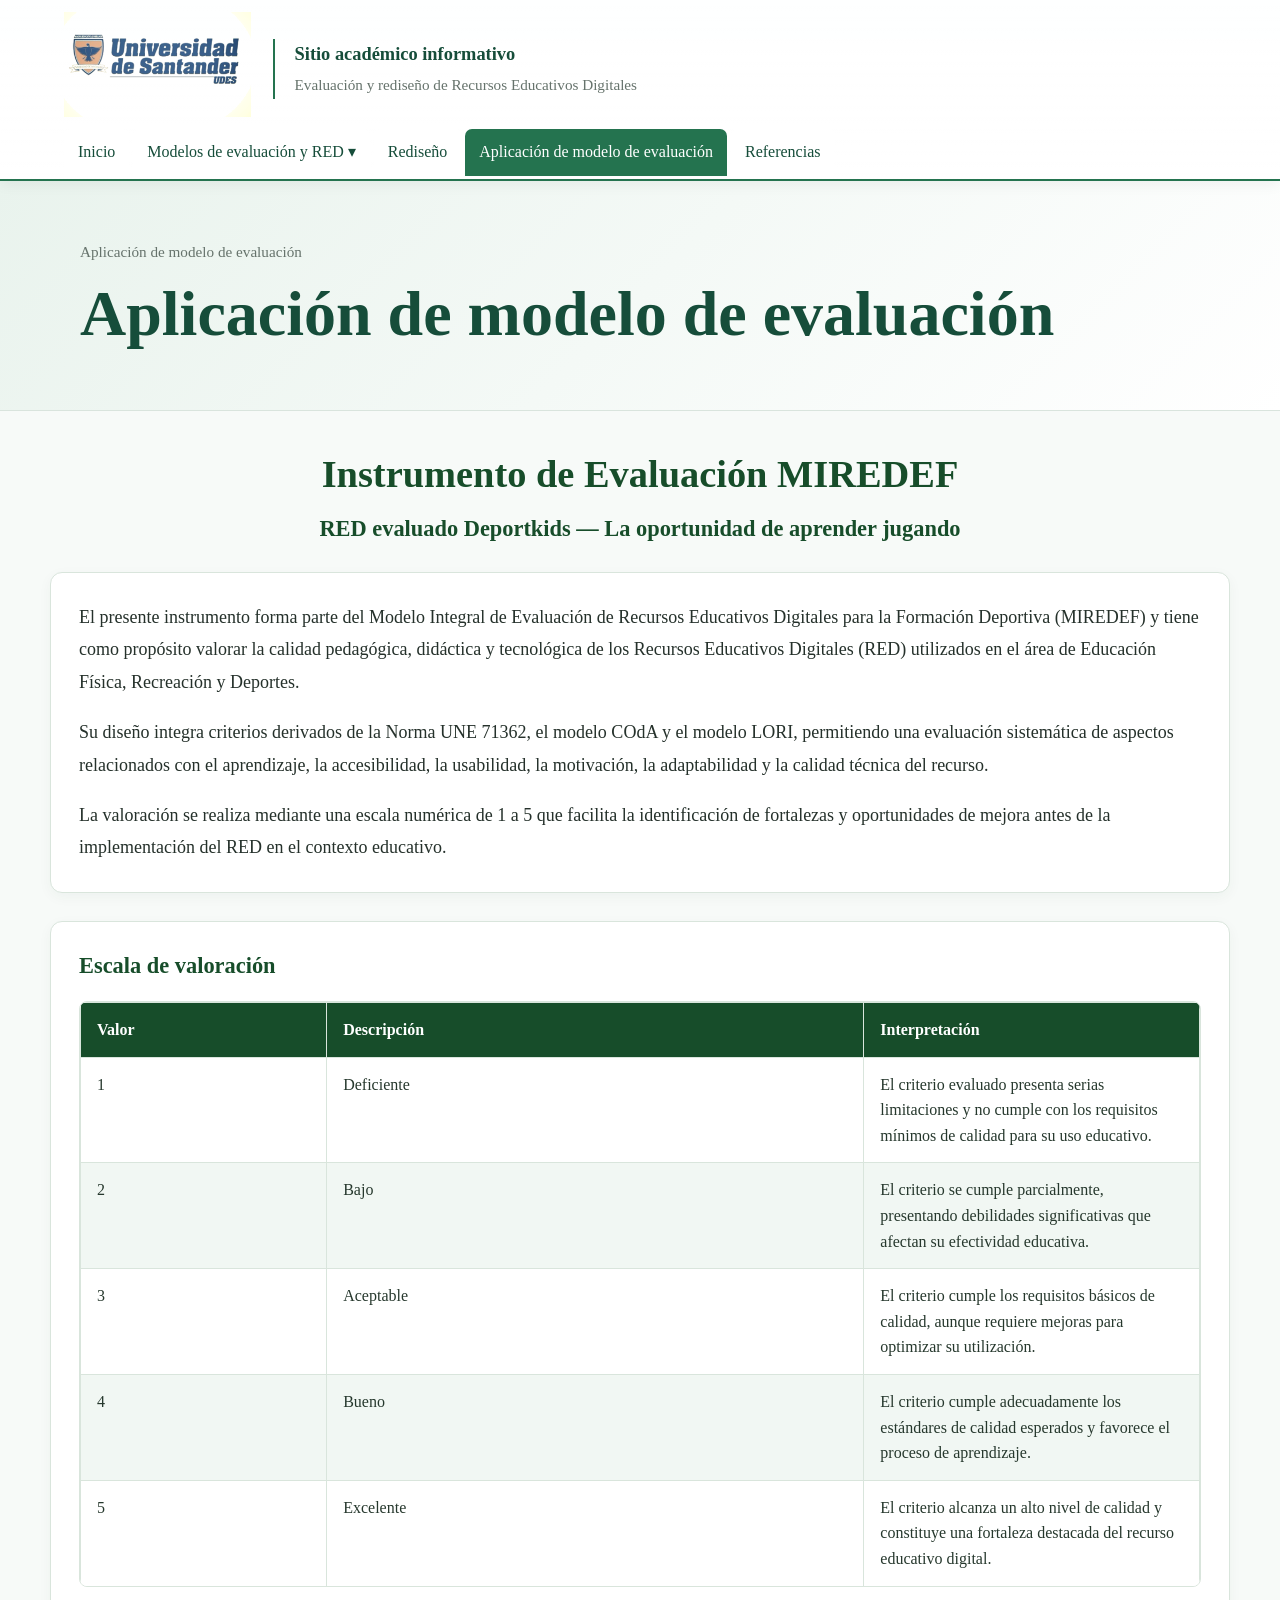
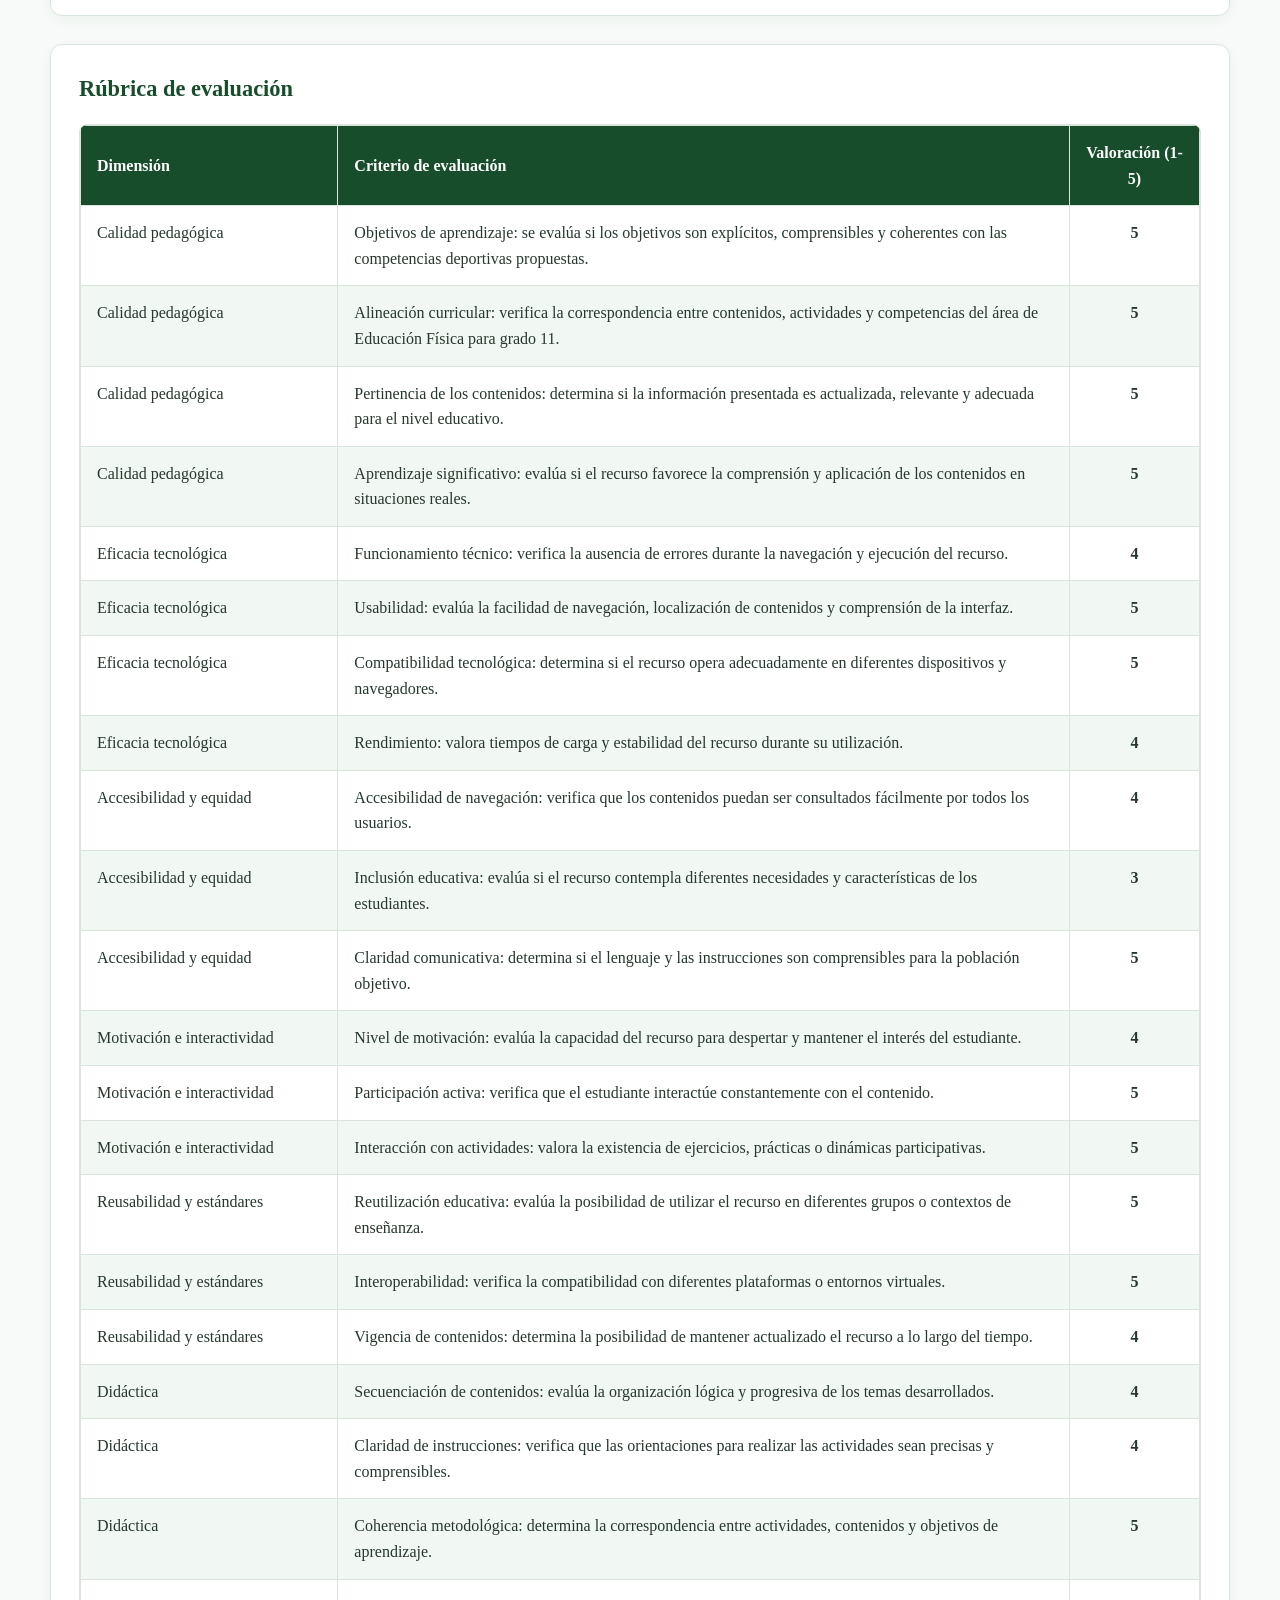
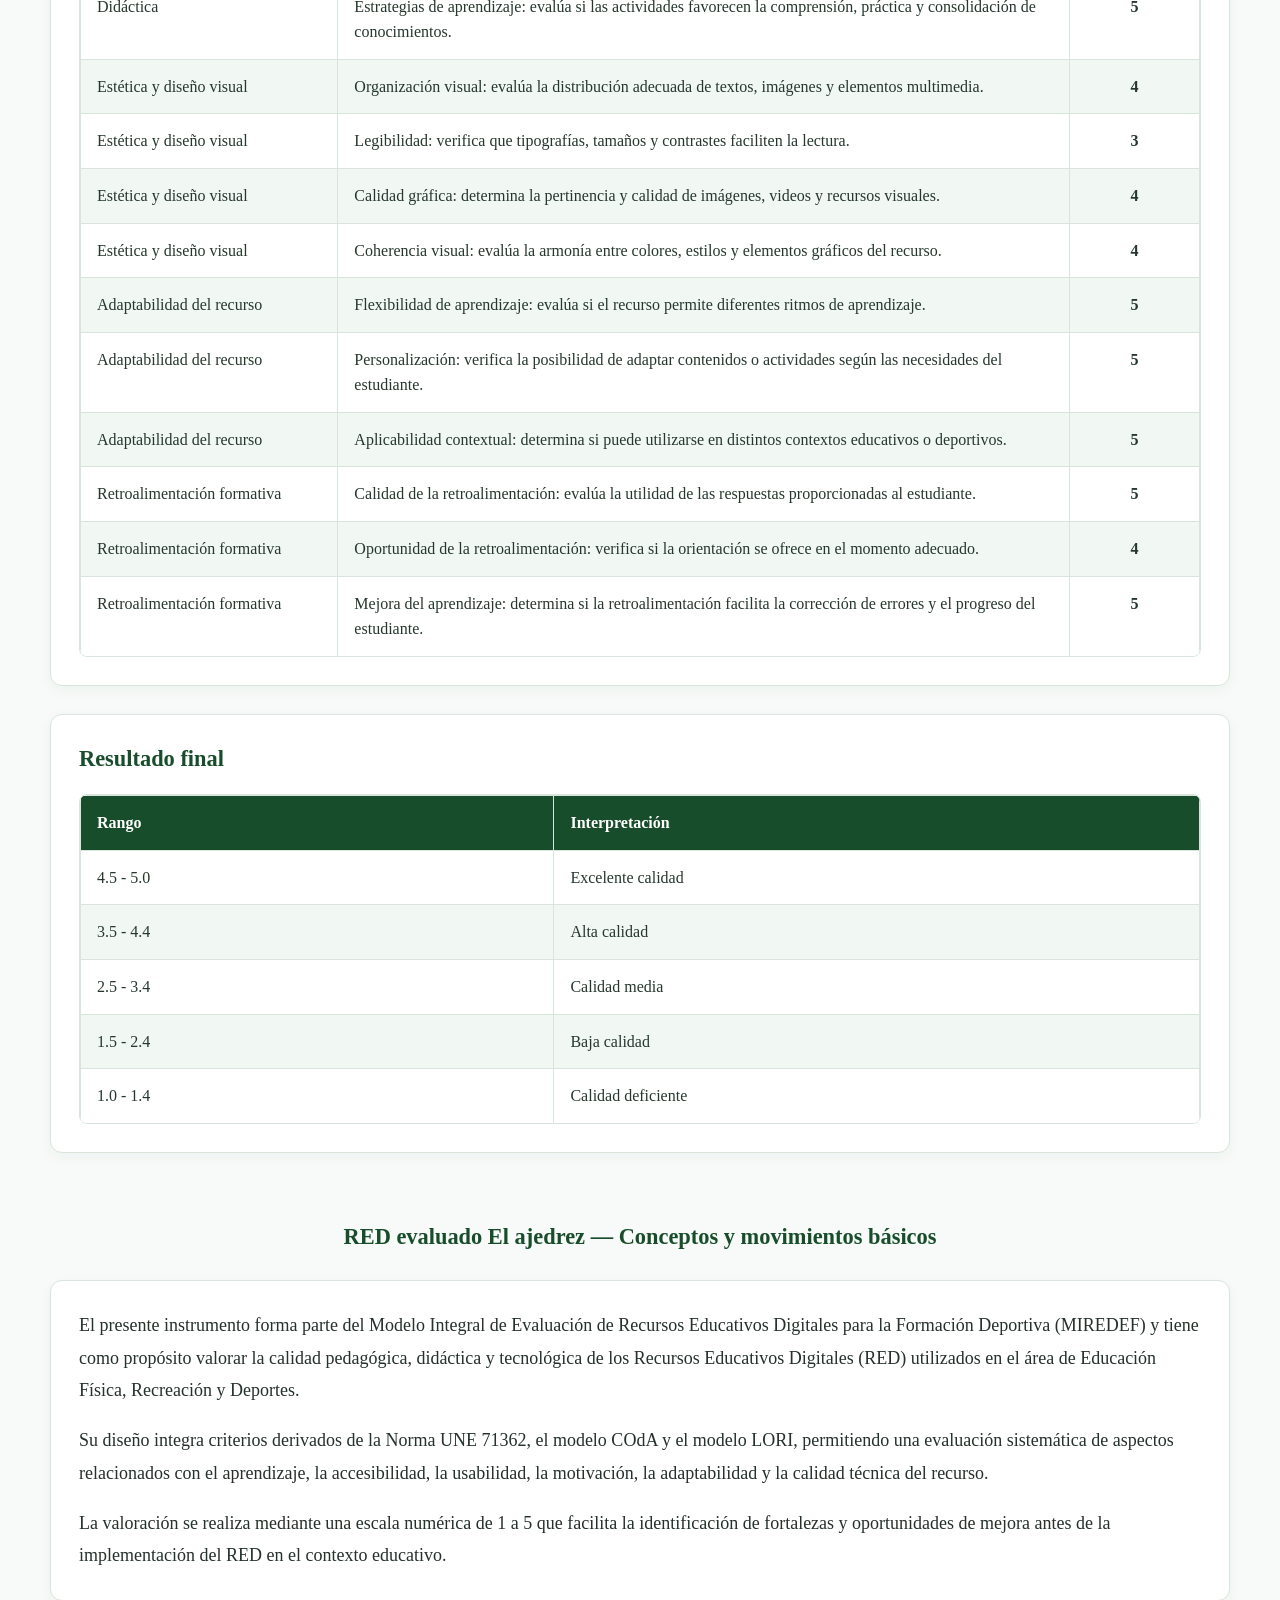
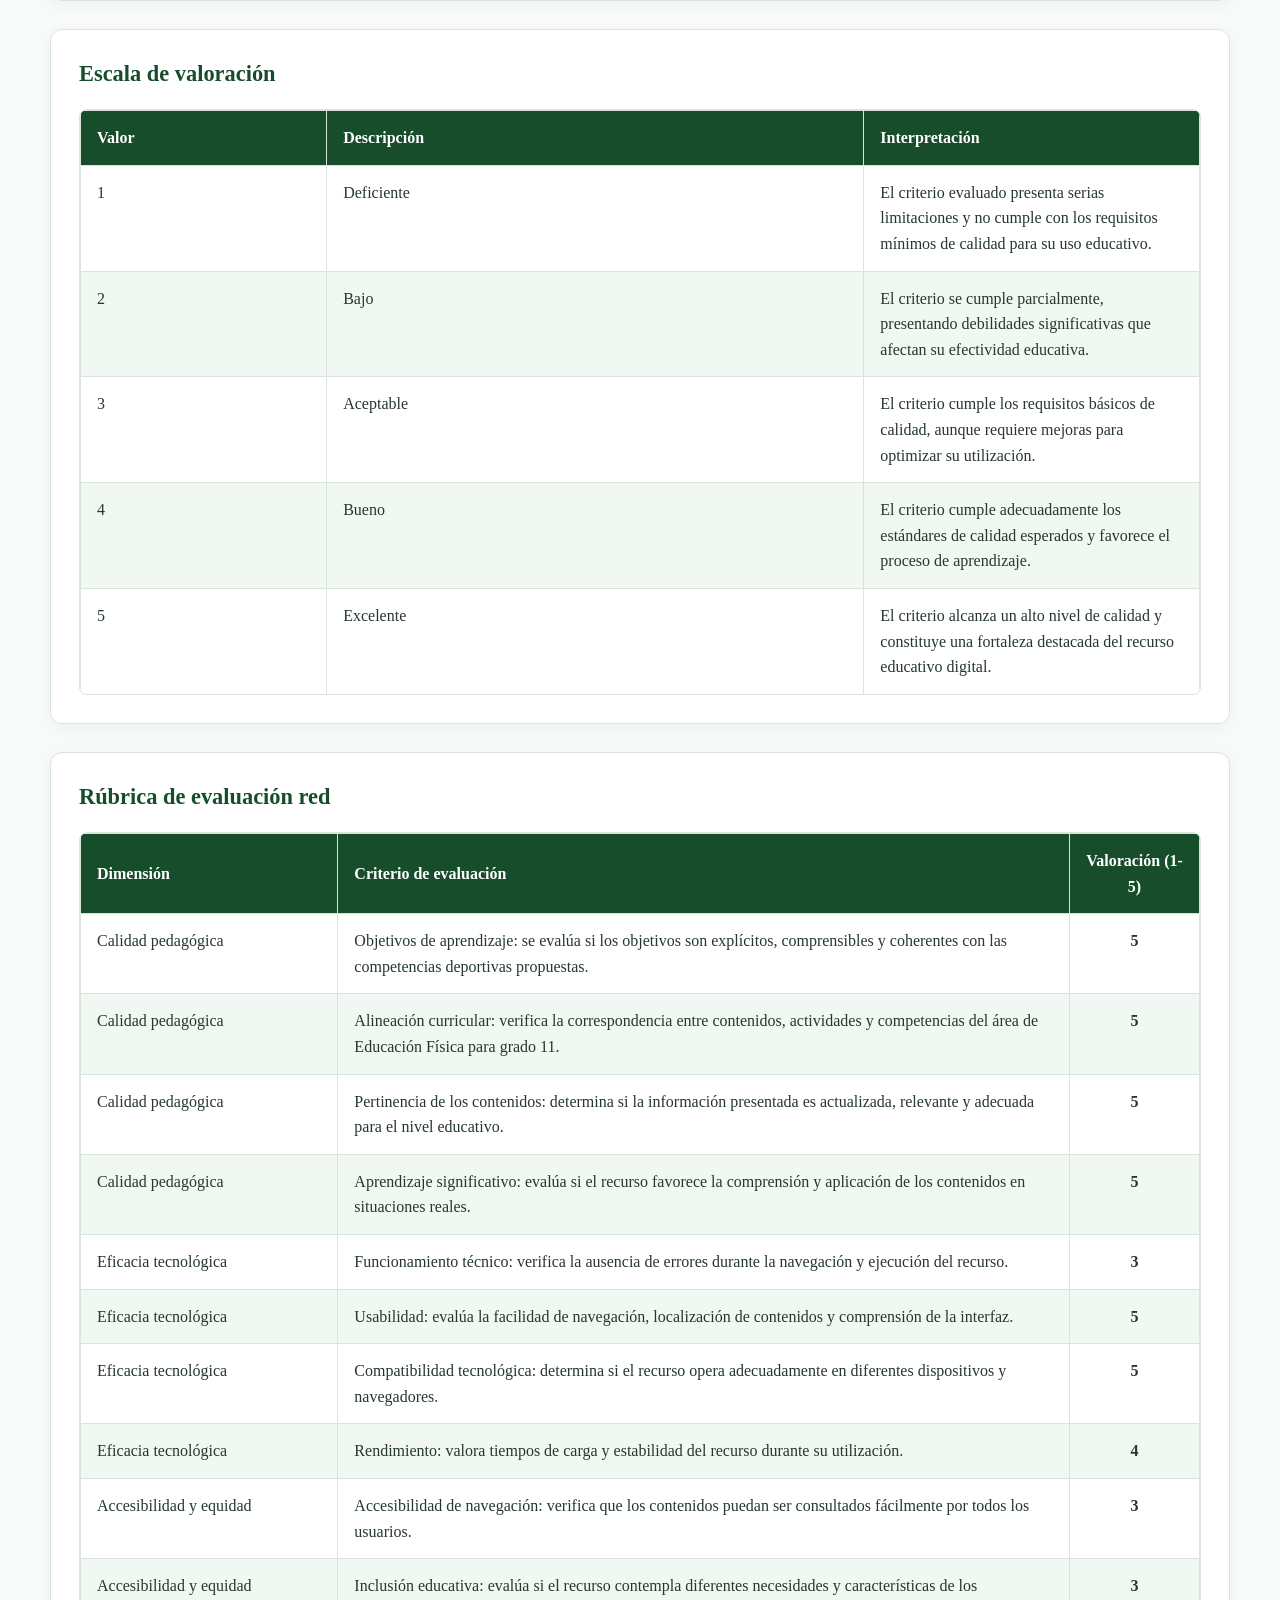
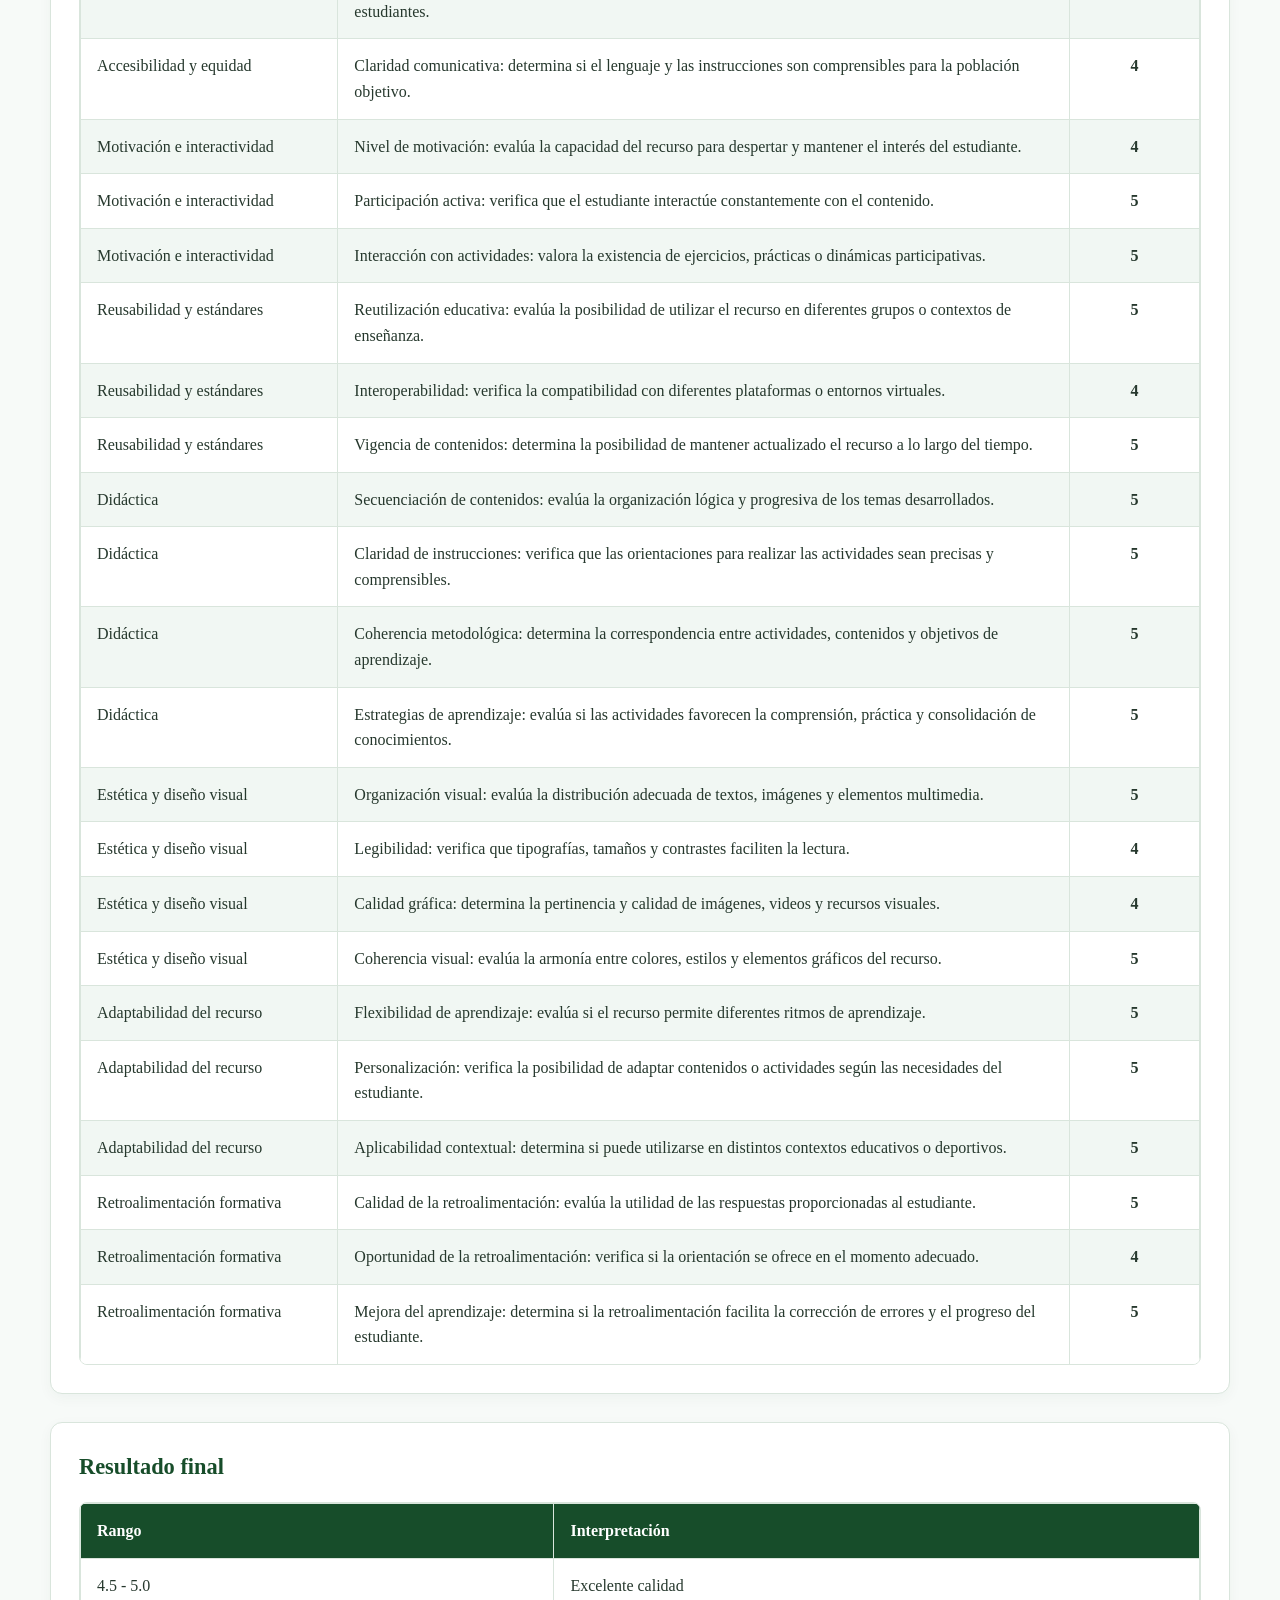
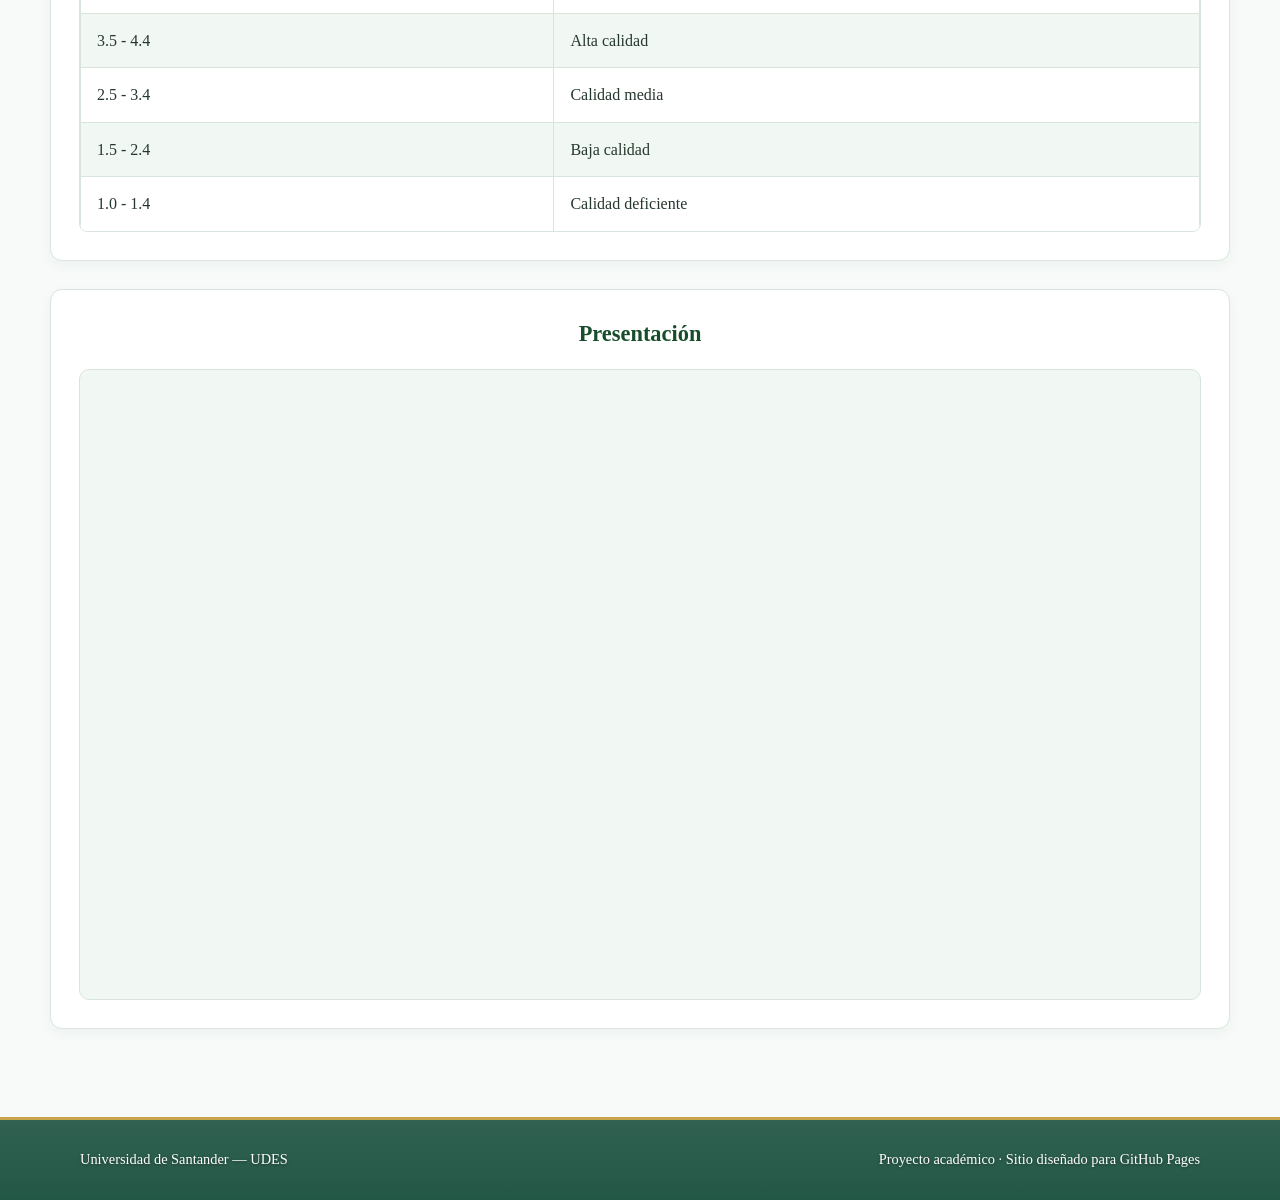
==== commit ffa9dc33: "Update iframe source link in aplicacion-modelo.html" ====
--- a/aplicacion-modelo.html
+++ b/aplicacion-modelo.html
@@ -275,7 +275,7 @@
       <h3>Presentación</h3>
       <div class="miredef-canva">
         <iframe
-          src="https://canva.link/q2ry394u06jq698"
+          src="https://canva.link/vvzieffj6d9st01"
           title="Presentación"
           loading="lazy"
           allowfullscreen>
--- a/styles.css
+++ b/styles.css
@@ -2388,3 +2388,298 @@
 
 
 
+
+
+
+
+
+
+
+
+
+
+
+
+
+
+
+/* ==========================================
+   INSTRUMENTO DE EVALUACIÓN MIREDEF
+   Estilos adicionales; conserva el CSS base
+   ========================================== */
+
+.miredef-evaluacion {
+  width: 100%;
+  padding: 40px 0 60px;
+}
+
+.miredef-evaluacion .container {
+  width: min(100% - 40px, 1180px);
+  margin-left: auto;
+  margin-right: auto;
+}
+
+.miredef-evaluacion .section-header {
+  text-align: center;
+  margin: 0 auto 28px;
+}
+
+.miredef-evaluacion .section-header h2 {
+  color: #174d2a;
+  text-align: center;
+  margin-bottom: 16px;
+}
+
+.miredef-evaluacion .section-header h3,
+.miredef-evaluacion .content-box h3 {
+  color: #174d2a;
+  line-height: 1.4;
+  margin-top: 0;
+  margin-bottom: 20px;
+}
+
+.miredef-evaluacion .miredef-subtitulo {
+  margin-top: 48px;
+  padding-top: 20px;
+}
+
+.miredef-evaluacion .content-box {
+  box-sizing: border-box;
+  width: 100%;
+  margin: 0 auto 28px;
+  padding: 28px;
+  background: #ffffff;
+  border: 1px solid #d9e5dc;
+  border-radius: 12px;
+  box-shadow: 0 4px 14px rgba(23, 77, 42, 0.045);
+}
+
+.miredef-evaluacion .miredef-introduccion p {
+  margin: 0 0 18px;
+  line-height: 1.8;
+  text-align: left;
+}
+
+.miredef-evaluacion .miredef-introduccion p:last-child {
+  margin-bottom: 0;
+}
+
+/* Tablas */
+
+.miredef-table-wrap {
+  width: 100%;
+  max-width: 100%;
+  overflow-x: auto;
+  margin: 0 auto;
+  border: 1px solid #d9e5dc;
+  border-radius: 8px;
+  -webkit-overflow-scrolling: touch;
+}
+
+.miredef-table {
+  width: 100%;
+  border-collapse: collapse;
+  background: #ffffff;
+  color: #26382d;
+  font-family: inherit;
+  font-size: 16px;
+  line-height: 1.6;
+}
+
+.miredef-table th,
+.miredef-table td {
+  padding: 14px 16px;
+  border: 1px solid #d9e5dc;
+  text-align: left;
+  vertical-align: top;
+  overflow-wrap: anywhere;
+}
+
+.miredef-table thead th {
+  background: #174d2a;
+  color: #ffffff;
+  font-weight: bold;
+  vertical-align: middle;
+}
+
+.miredef-table tbody tr:nth-child(even) {
+  background: #f1f7f3;
+}
+
+.miredef-table tbody tr:hover {
+  background: #e7f1e9;
+}
+
+.miredef-table th:first-child,
+.miredef-table td:first-child {
+  width: 22%;
+}
+
+.miredef-table th:last-child,
+.miredef-table td:last-child {
+  width: 30%;
+}
+
+/* Rúbricas: columna de criterio más amplia */
+
+.miredef-rubrica {
+  table-layout: auto;
+}
+
+.miredef-rubrica th:first-child,
+.miredef-rubrica td:first-child {
+  width: 23%;
+  min-width: 180px;
+}
+
+.miredef-rubrica th:nth-child(2),
+.miredef-rubrica td:nth-child(2) {
+  width: auto;
+  min-width: 340px;
+}
+
+.miredef-rubrica th:last-child,
+.miredef-rubrica td:last-child {
+  width: 130px;
+  min-width: 130px;
+  text-align: center;
+  font-weight: bold;
+}
+
+/* Resultado final */
+
+.miredef-tabla:last-of-type .miredef-table {
+  max-width: 760px;
+  margin: 0 auto;
+}
+
+/* Presentación de Canva */
+
+.miredef-presentacion {
+  text-align: center;
+}
+
+.miredef-presentacion h3 {
+  text-align: center;
+}
+
+.miredef-canva {
+  position: relative;
+  width: 100%;
+  aspect-ratio: 16 / 9;
+  min-height: 300px;
+  overflow: hidden;
+  border-radius: 10px;
+  background: #f1f7f3;
+  border: 1px solid #d9e5dc;
+}
+
+.miredef-canva iframe {
+  display: block;
+  width: 100%;
+  height: 100%;
+  min-height: 300px;
+  border: 0;
+}
+
+/* Adaptación para tabletas */
+
+@media (max-width: 900px) {
+  .miredef-evaluacion {
+    padding: 28px 0 44px;
+  }
+
+  .miredef-evaluacion .container {
+    width: min(100% - 28px, 100%);
+  }
+
+  .miredef-evaluacion .content-box {
+    padding: 22px;
+  }
+
+  .miredef-table {
+    font-size: 15px;
+  }
+
+  .miredef-table th,
+  .miredef-table td {
+    padding: 12px;
+  }
+}
+
+/* Adaptación para celulares */
+
+@media (max-width: 600px) {
+  .miredef-evaluacion {
+    padding: 22px 0 35px;
+  }
+
+  .miredef-evaluacion .container {
+    width: calc(100% - 24px);
+  }
+
+  .miredef-evaluacion .section-header {
+    margin-bottom: 20px;
+  }
+
+  .miredef-evaluacion .section-header h2 {
+    font-size: clamp(25px, 7vw, 34px);
+    line-height: 1.2;
+  }
+
+  .miredef-evaluacion .section-header h3,
+  .miredef-evaluacion .content-box h3 {
+    font-size: 21px;
+  }
+
+  .miredef-evaluacion .content-box {
+    padding: 16px;
+    margin-bottom: 20px;
+    border-radius: 9px;
+  }
+
+  .miredef-evaluacion .miredef-introduccion p {
+    font-size: 15px;
+    line-height: 1.75;
+  }
+
+  /* La tabla se desplaza horizontalmente sin romper el diseño */
+  .miredef-table-wrap {
+    overflow-x: auto;
+    max-width: 100%;
+  }
+
+  .miredef-table {
+    min-width: 620px;
+    font-size: 14px;
+  }
+
+  .miredef-rubrica {
+    min-width: 760px;
+  }
+
+  .miredef-table th,
+  .miredef-table td {
+    padding: 10px;
+  }
+
+  .miredef-evaluacion .miredef-subtitulo {
+    margin-top: 30px;
+  }
+
+  .miredef-canva {
+    aspect-ratio: 4 / 3;
+    min-height: 260px;
+  }
+
+  .miredef-canva iframe {
+    min-height: 260px;
+  }
+}
+
+
+
+
+
+
+
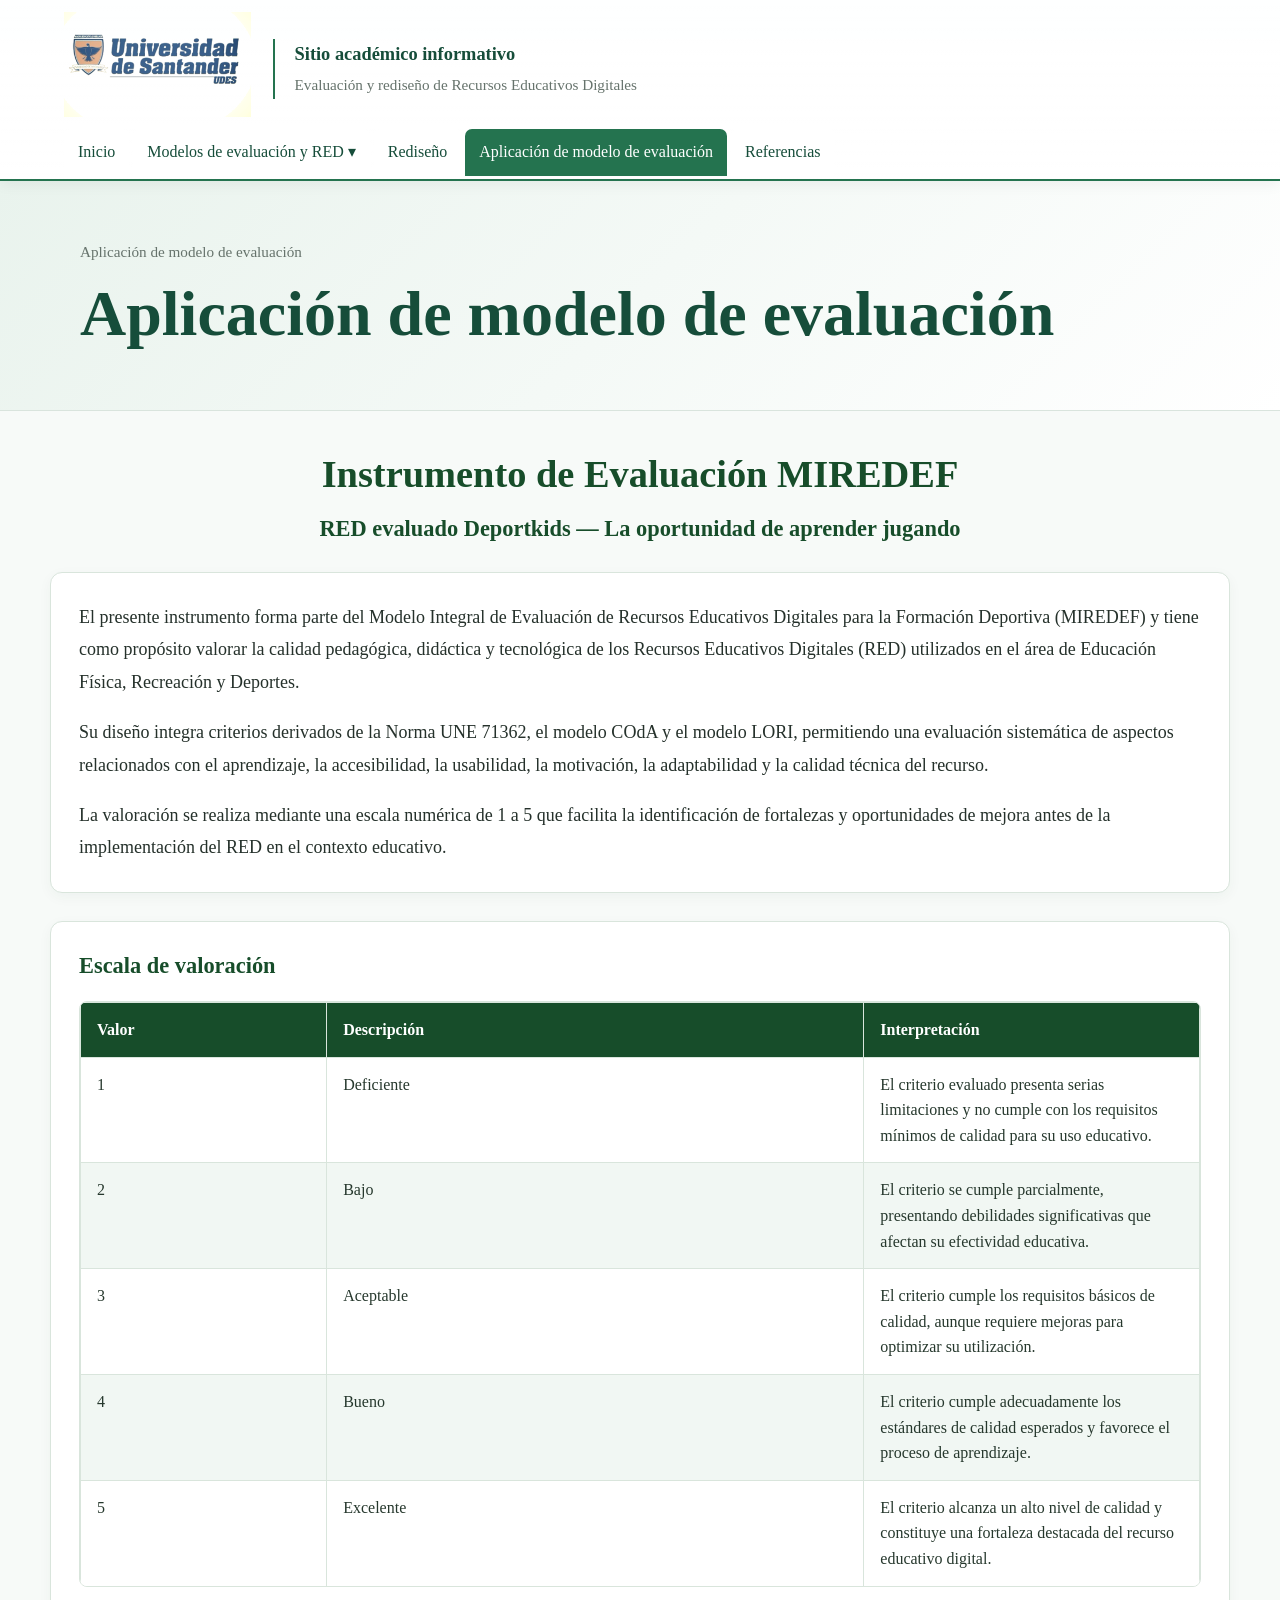
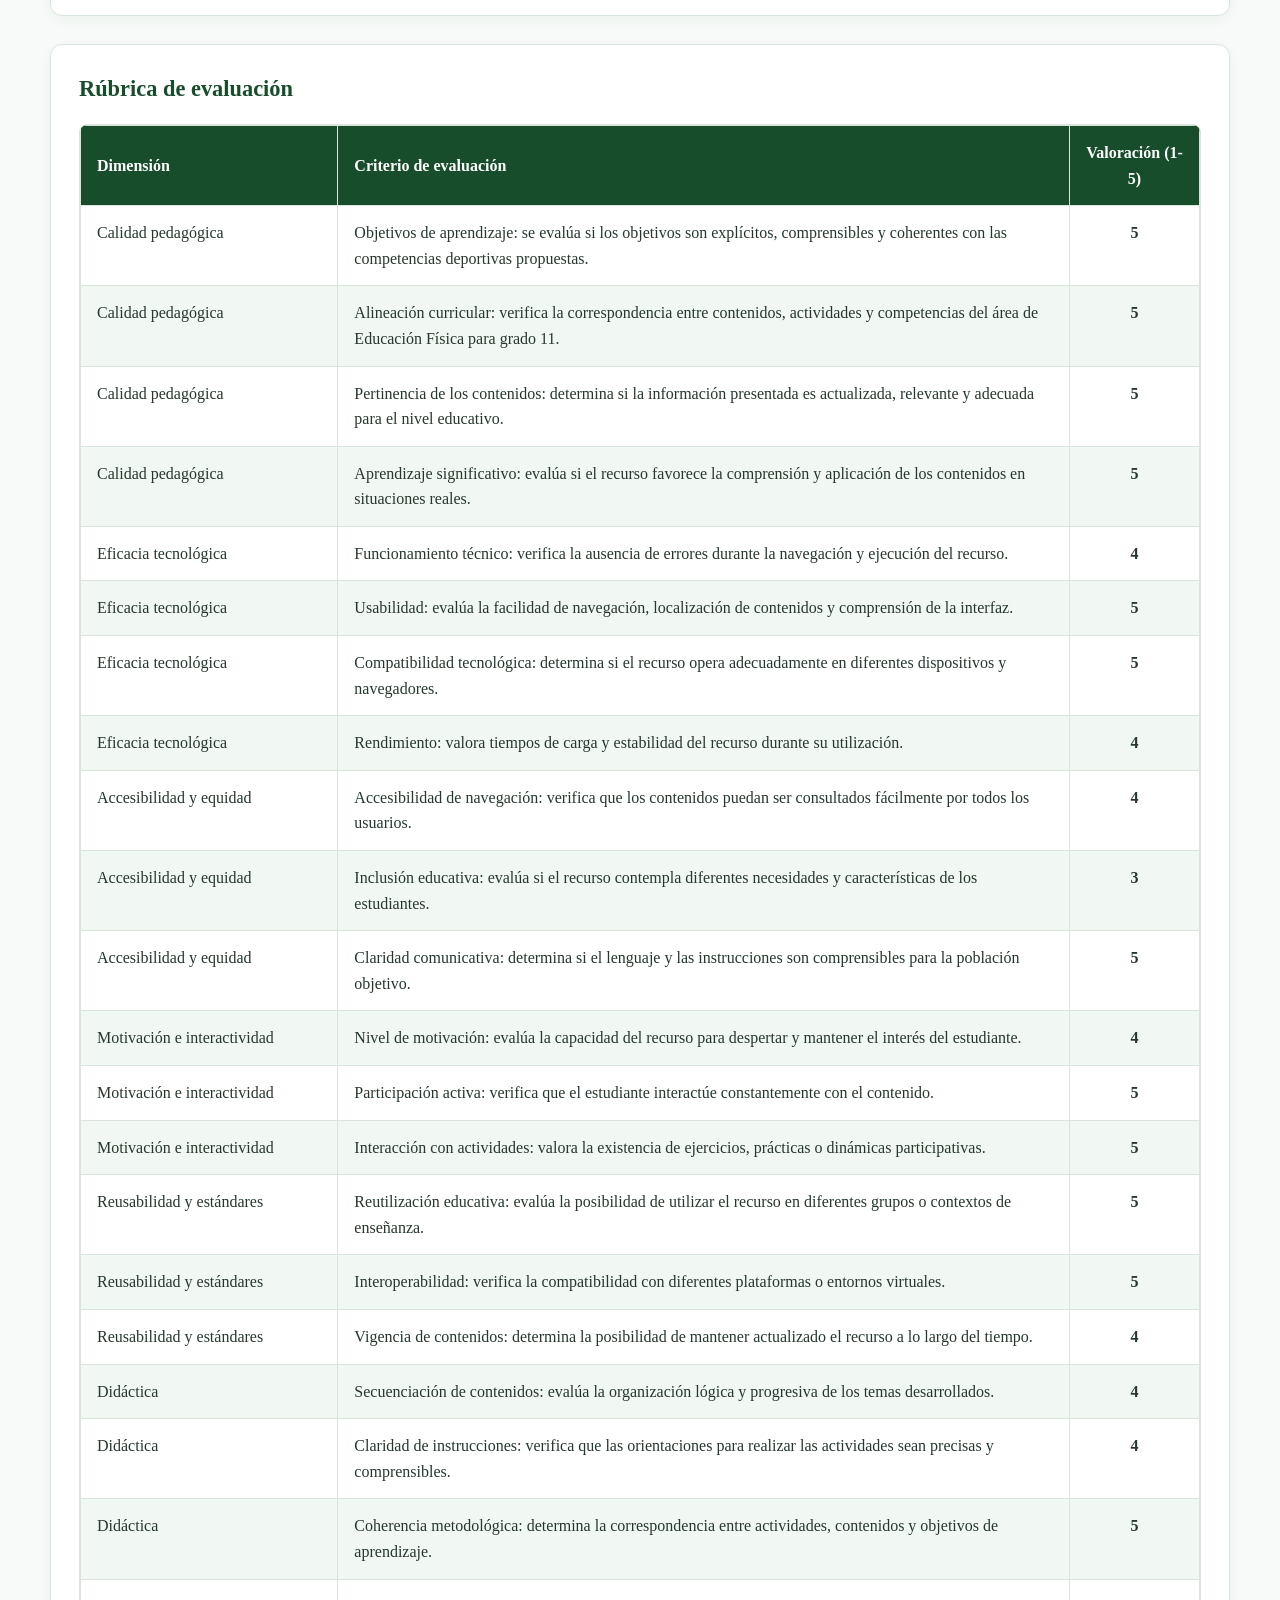
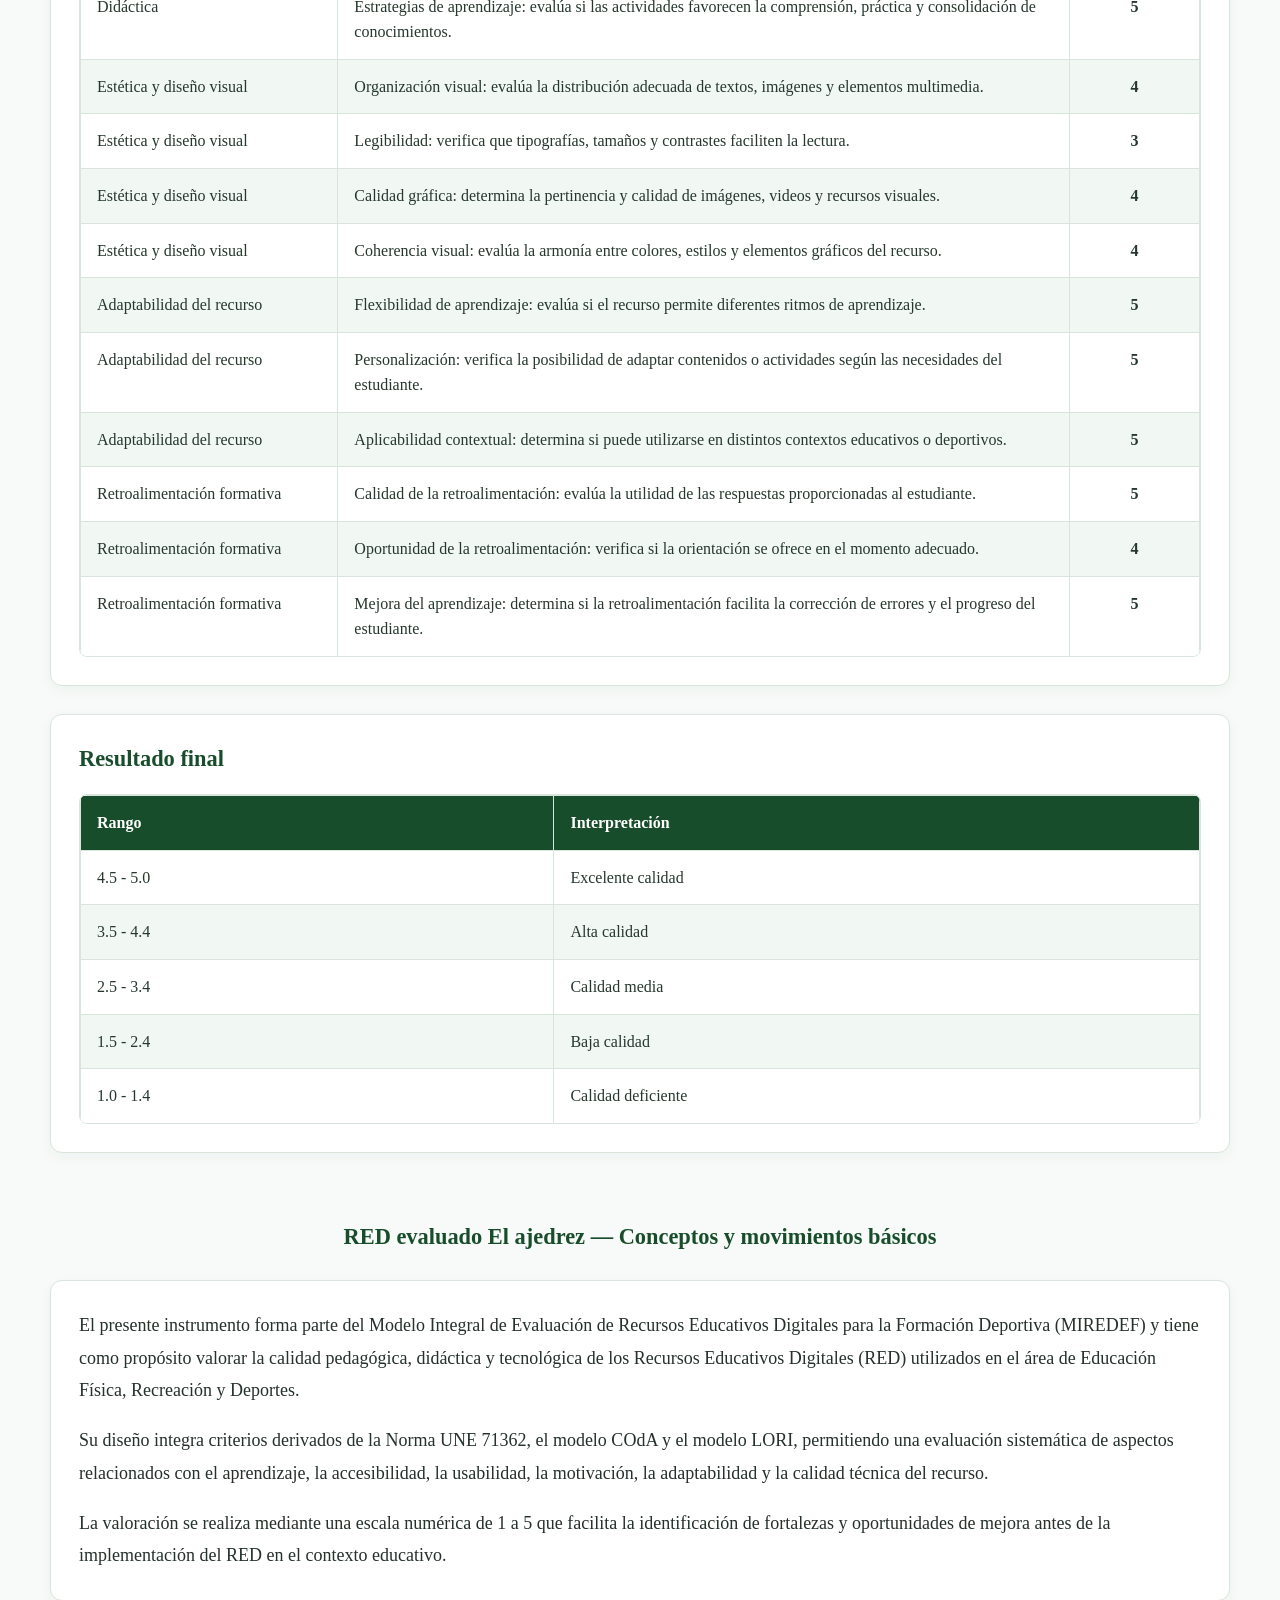
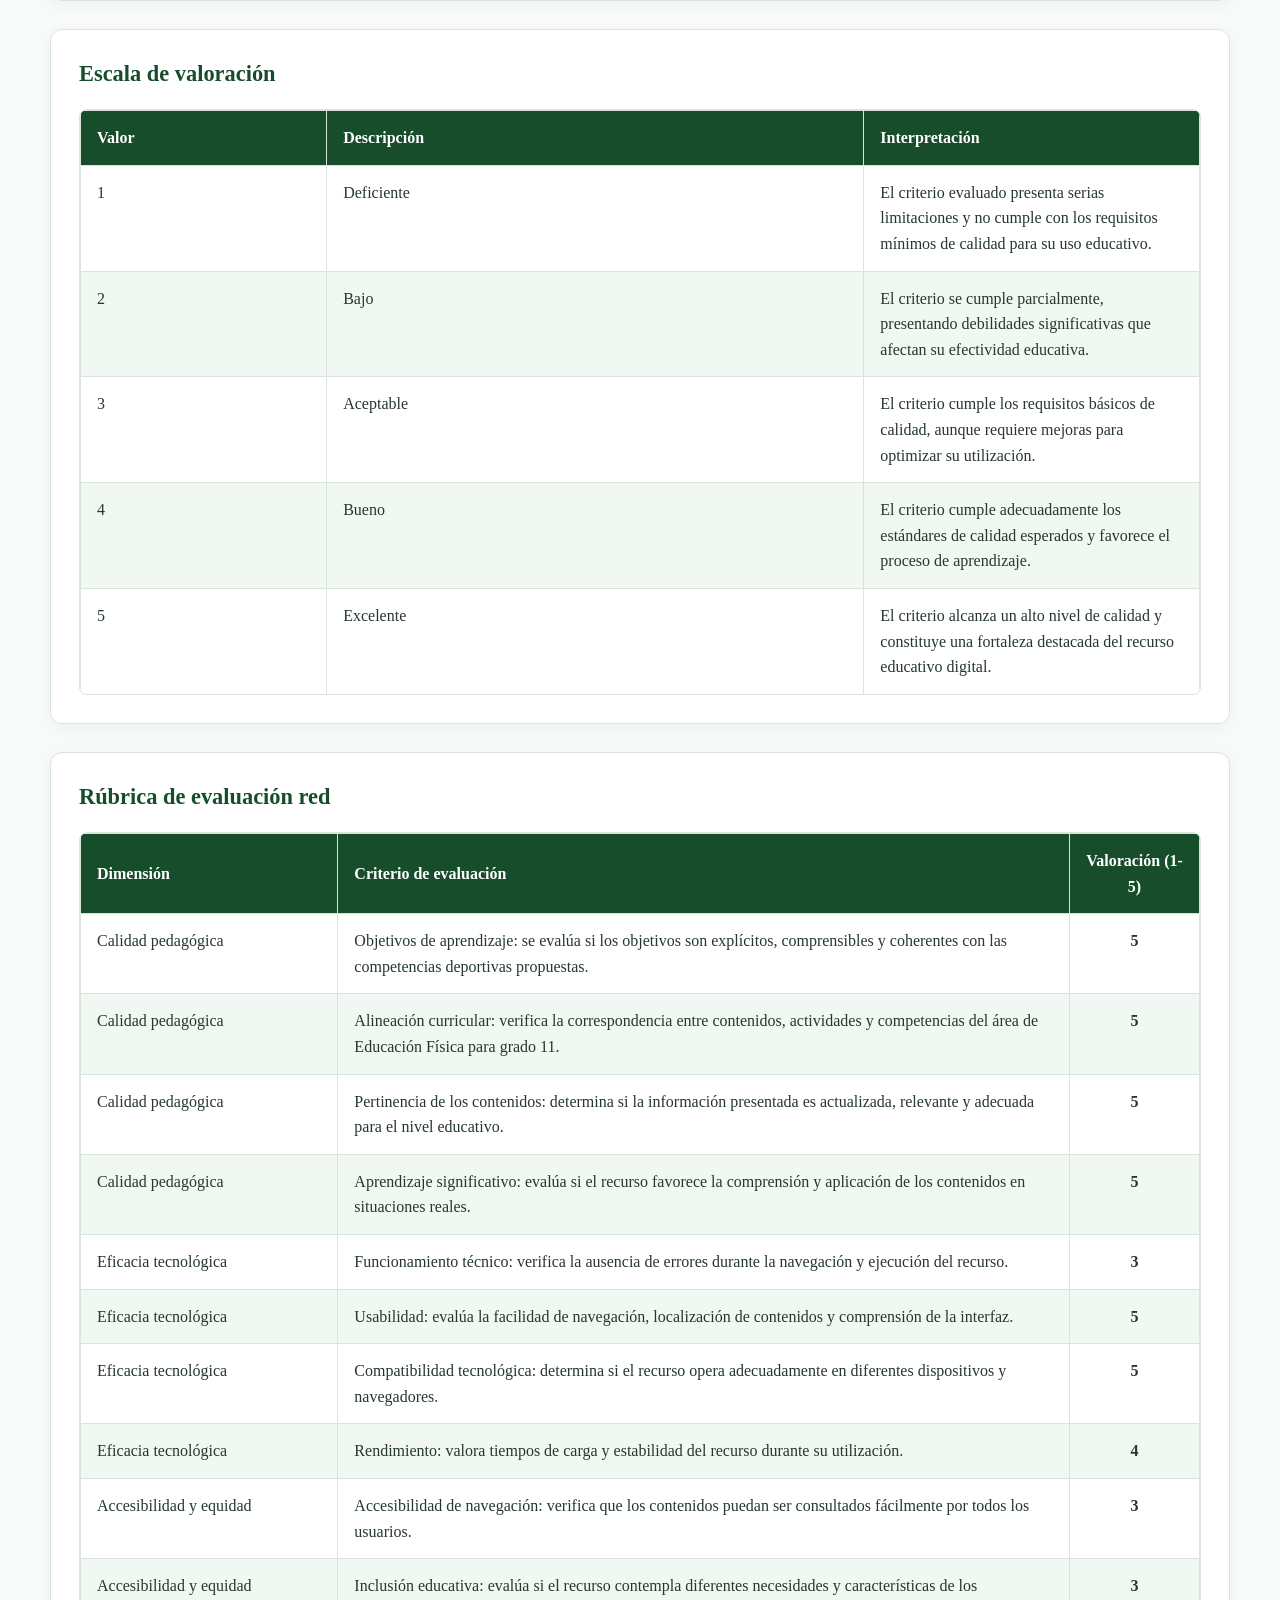
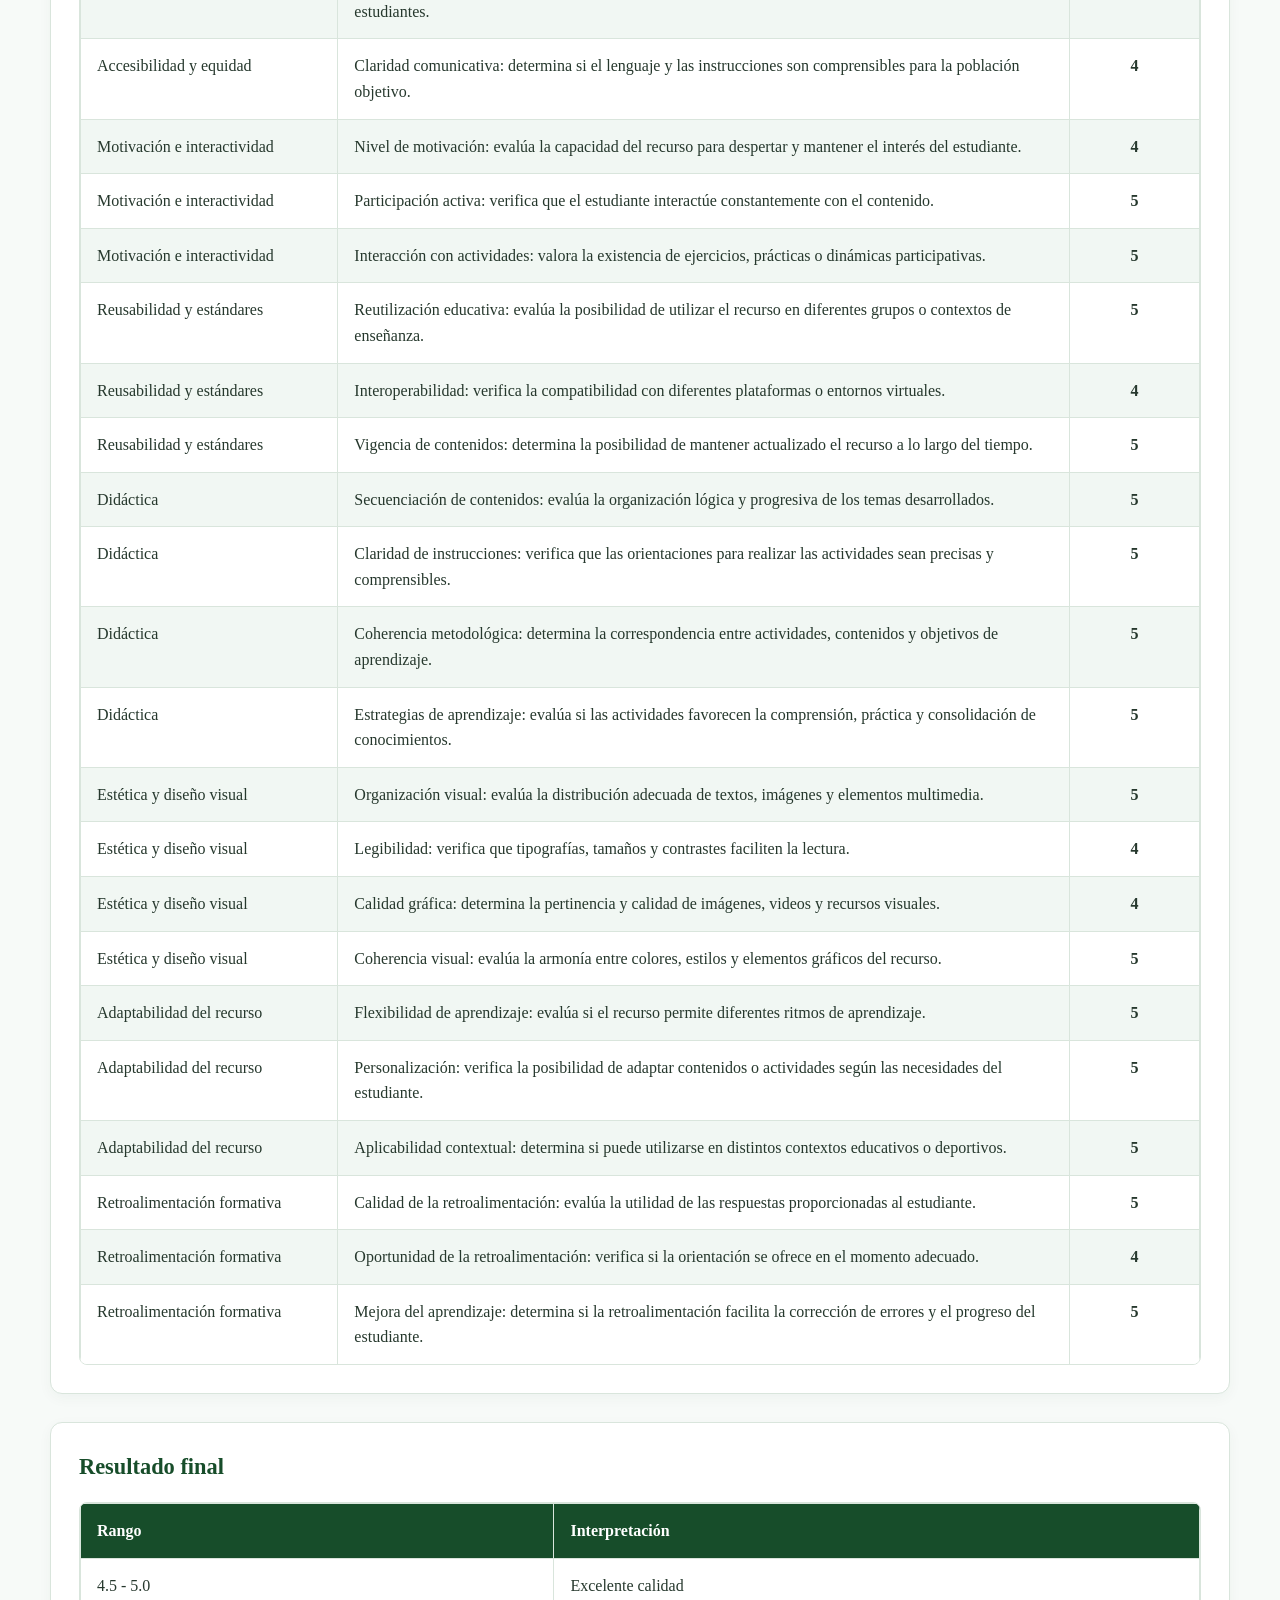
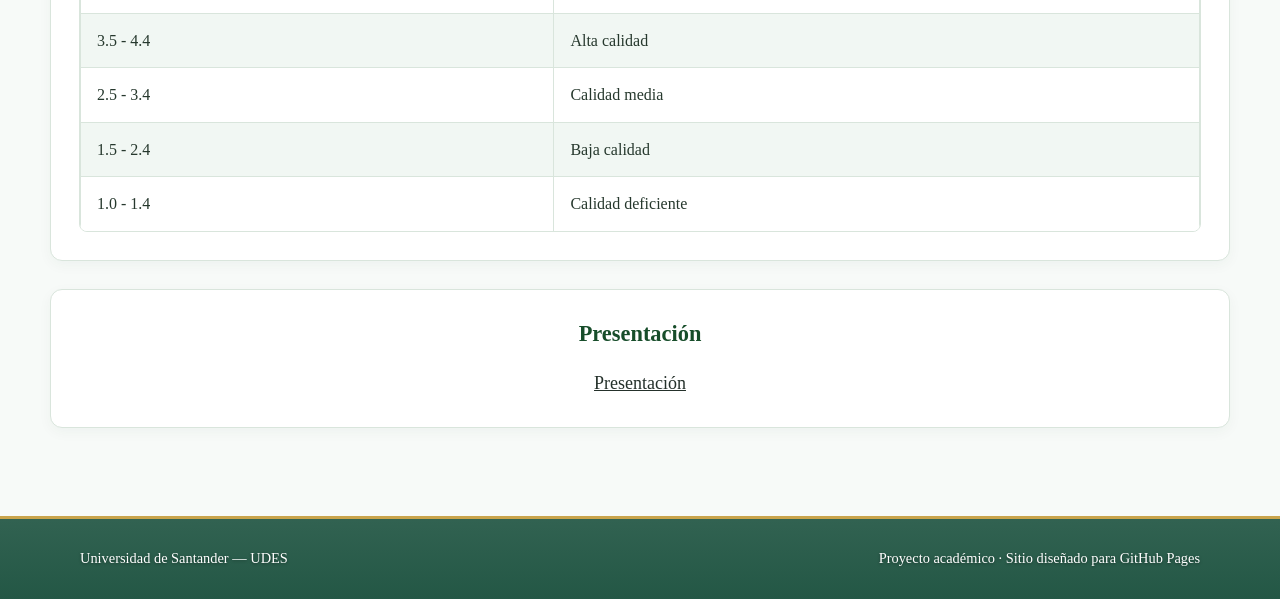
==== commit 5511b9e5: "Update aplicacion-modelo.html" ====
--- a/aplicacion-modelo.html
+++ b/aplicacion-modelo.html
@@ -273,14 +273,16 @@
 
     <div class="content-box miredef-presentacion">
       <h3>Presentación</h3>
-      <div class="miredef-canva">
-        <iframe
-          src="https://canva.link/vvzieffj6d9st01"
-          title="Presentación"
-          loading="lazy"
-          allowfullscreen>
-        </iframe>
-      </div>
+        <div class="miredef-boton-presentacion">
+            <a
+                href="https://canva.link/q2ry394u06jq698"
+                class="btn-presentacion"
+                target="_blank"
+                rel="noopener noreferrer"
+            >
+                Presentación
+            </a>
+        </div>
     </div>
 
   </div>
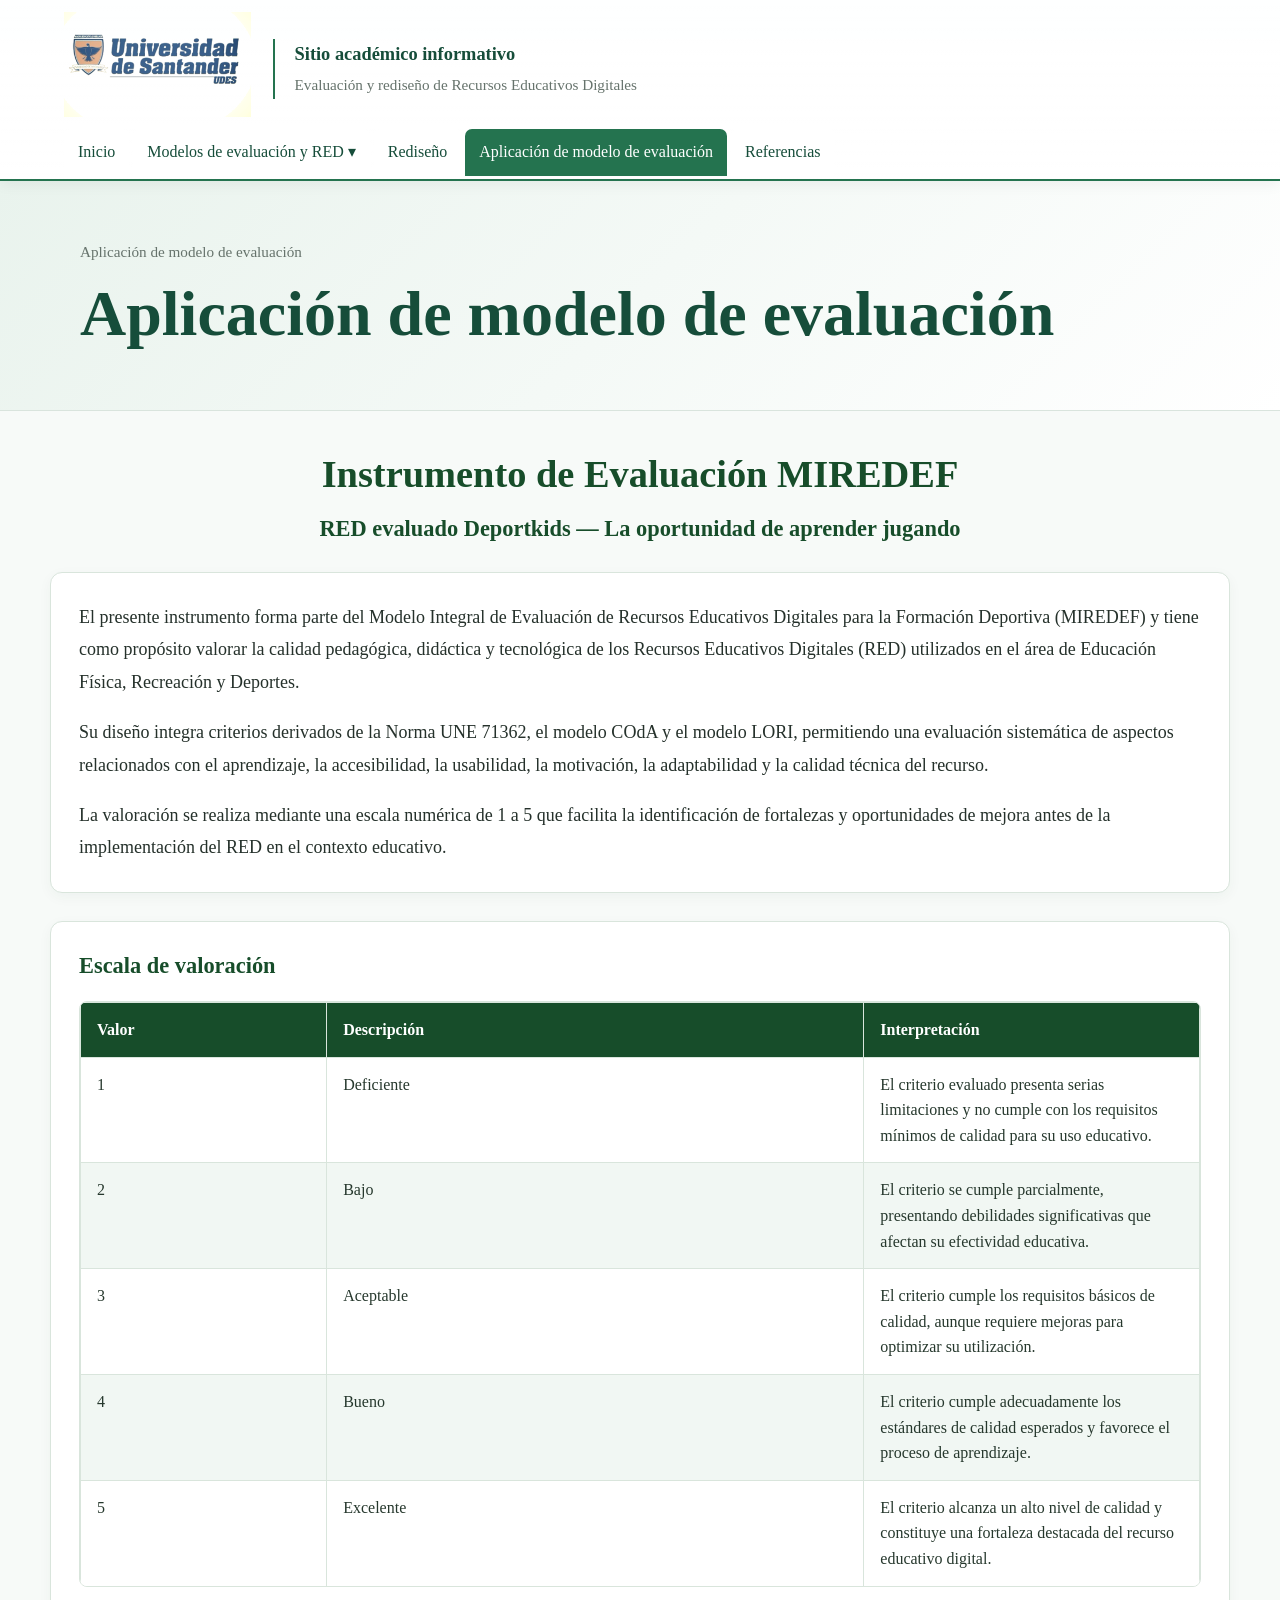
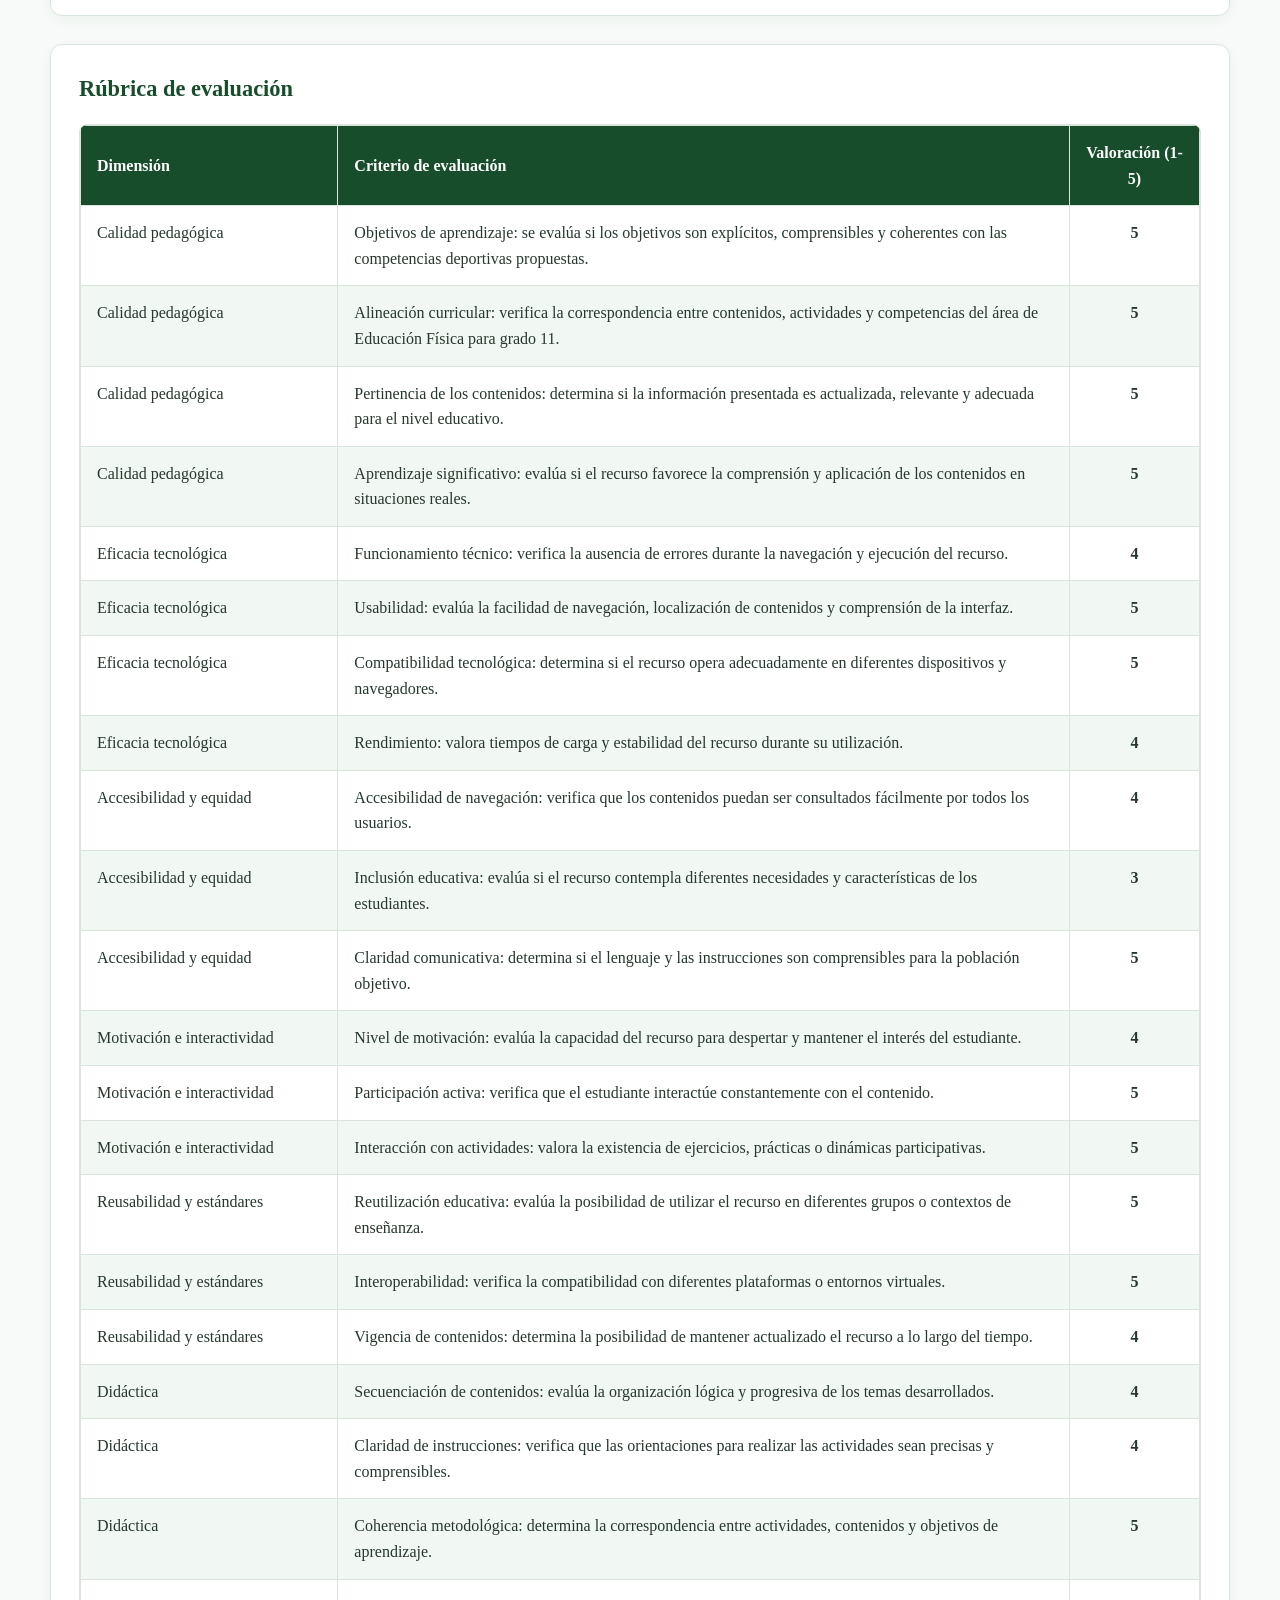
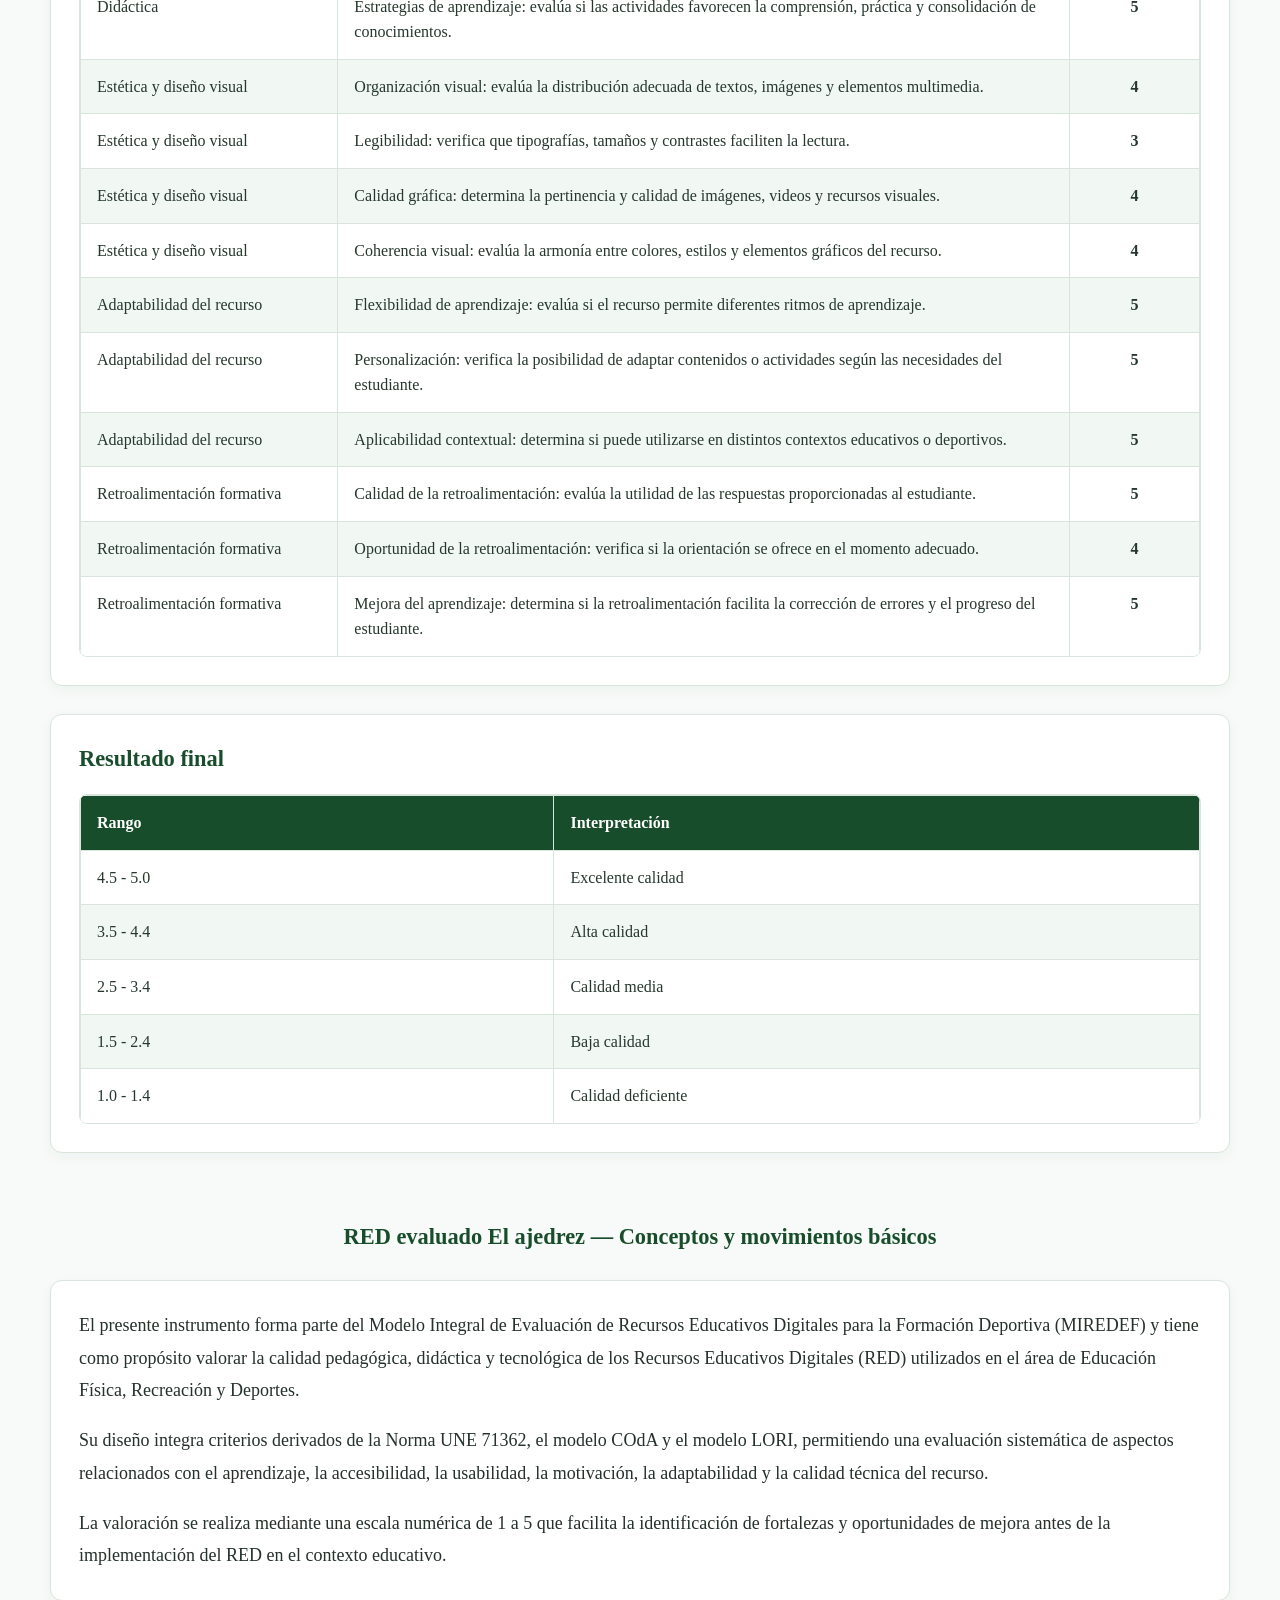
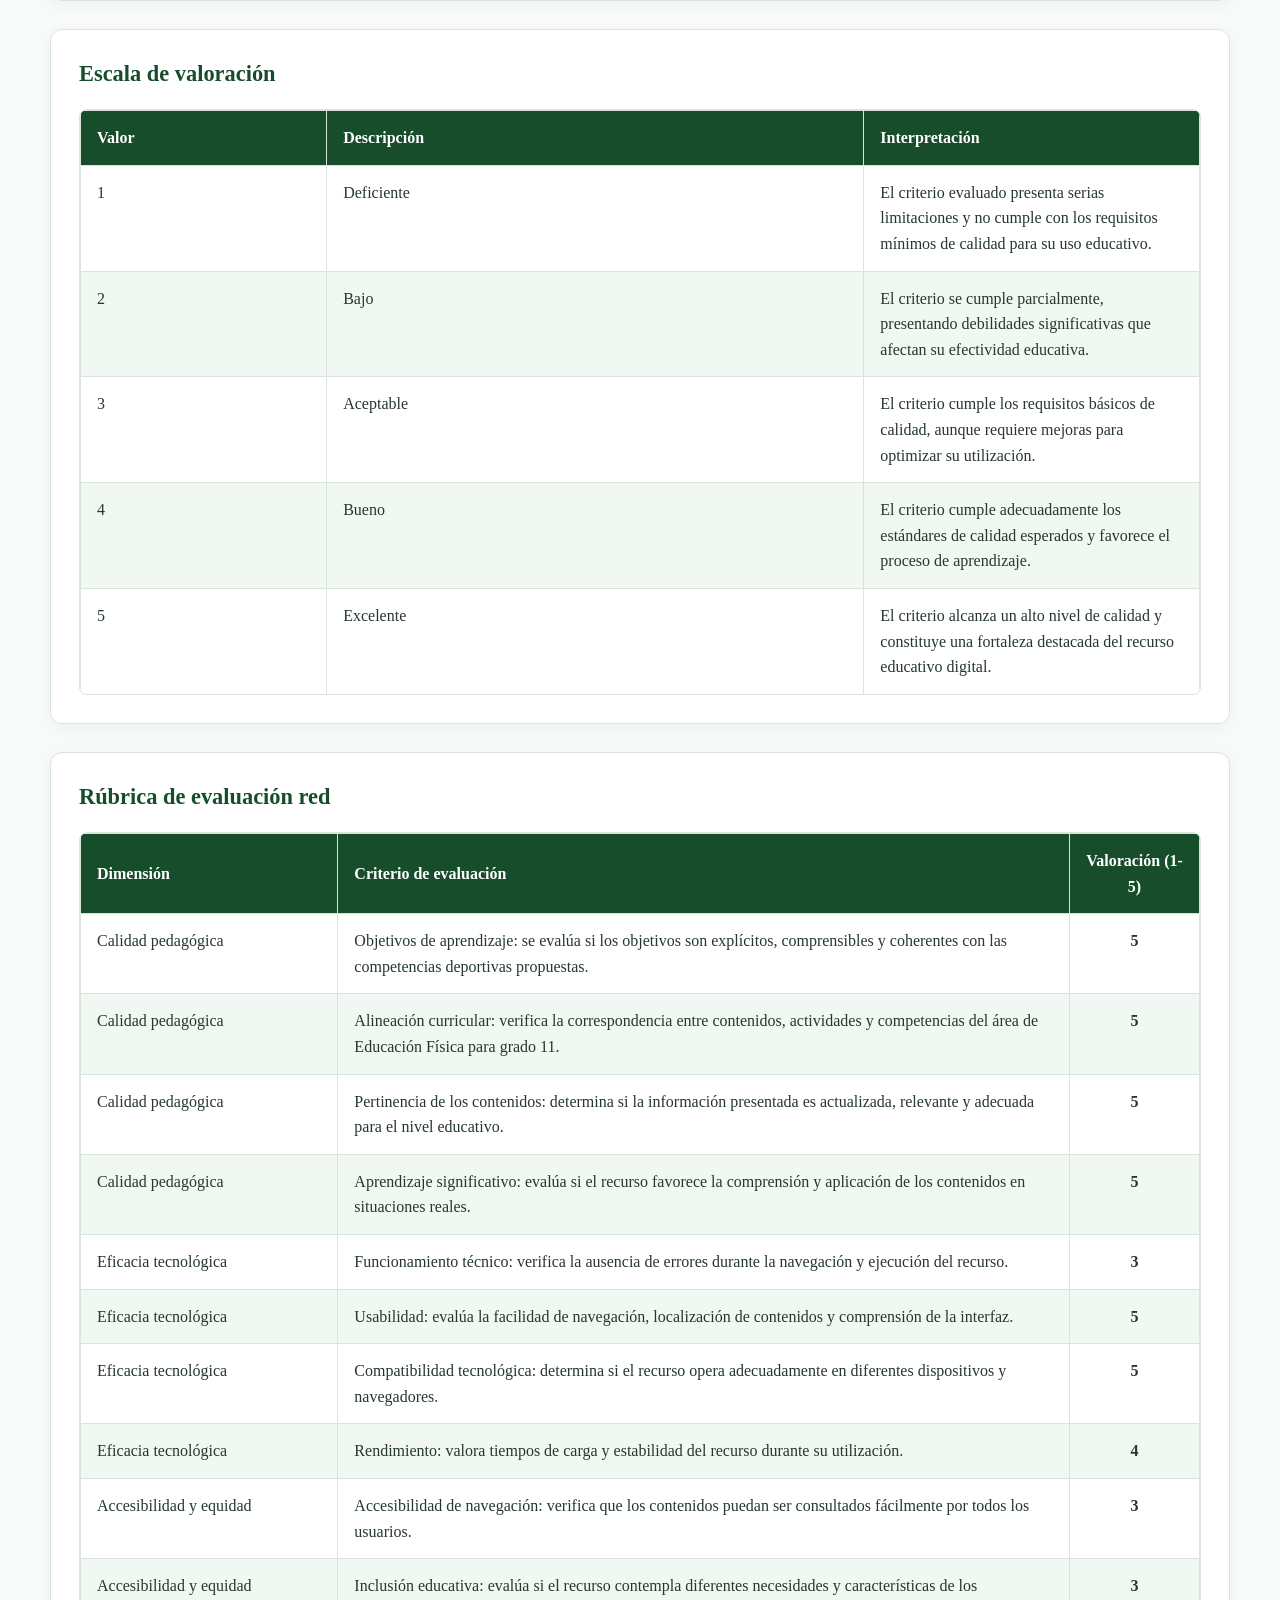
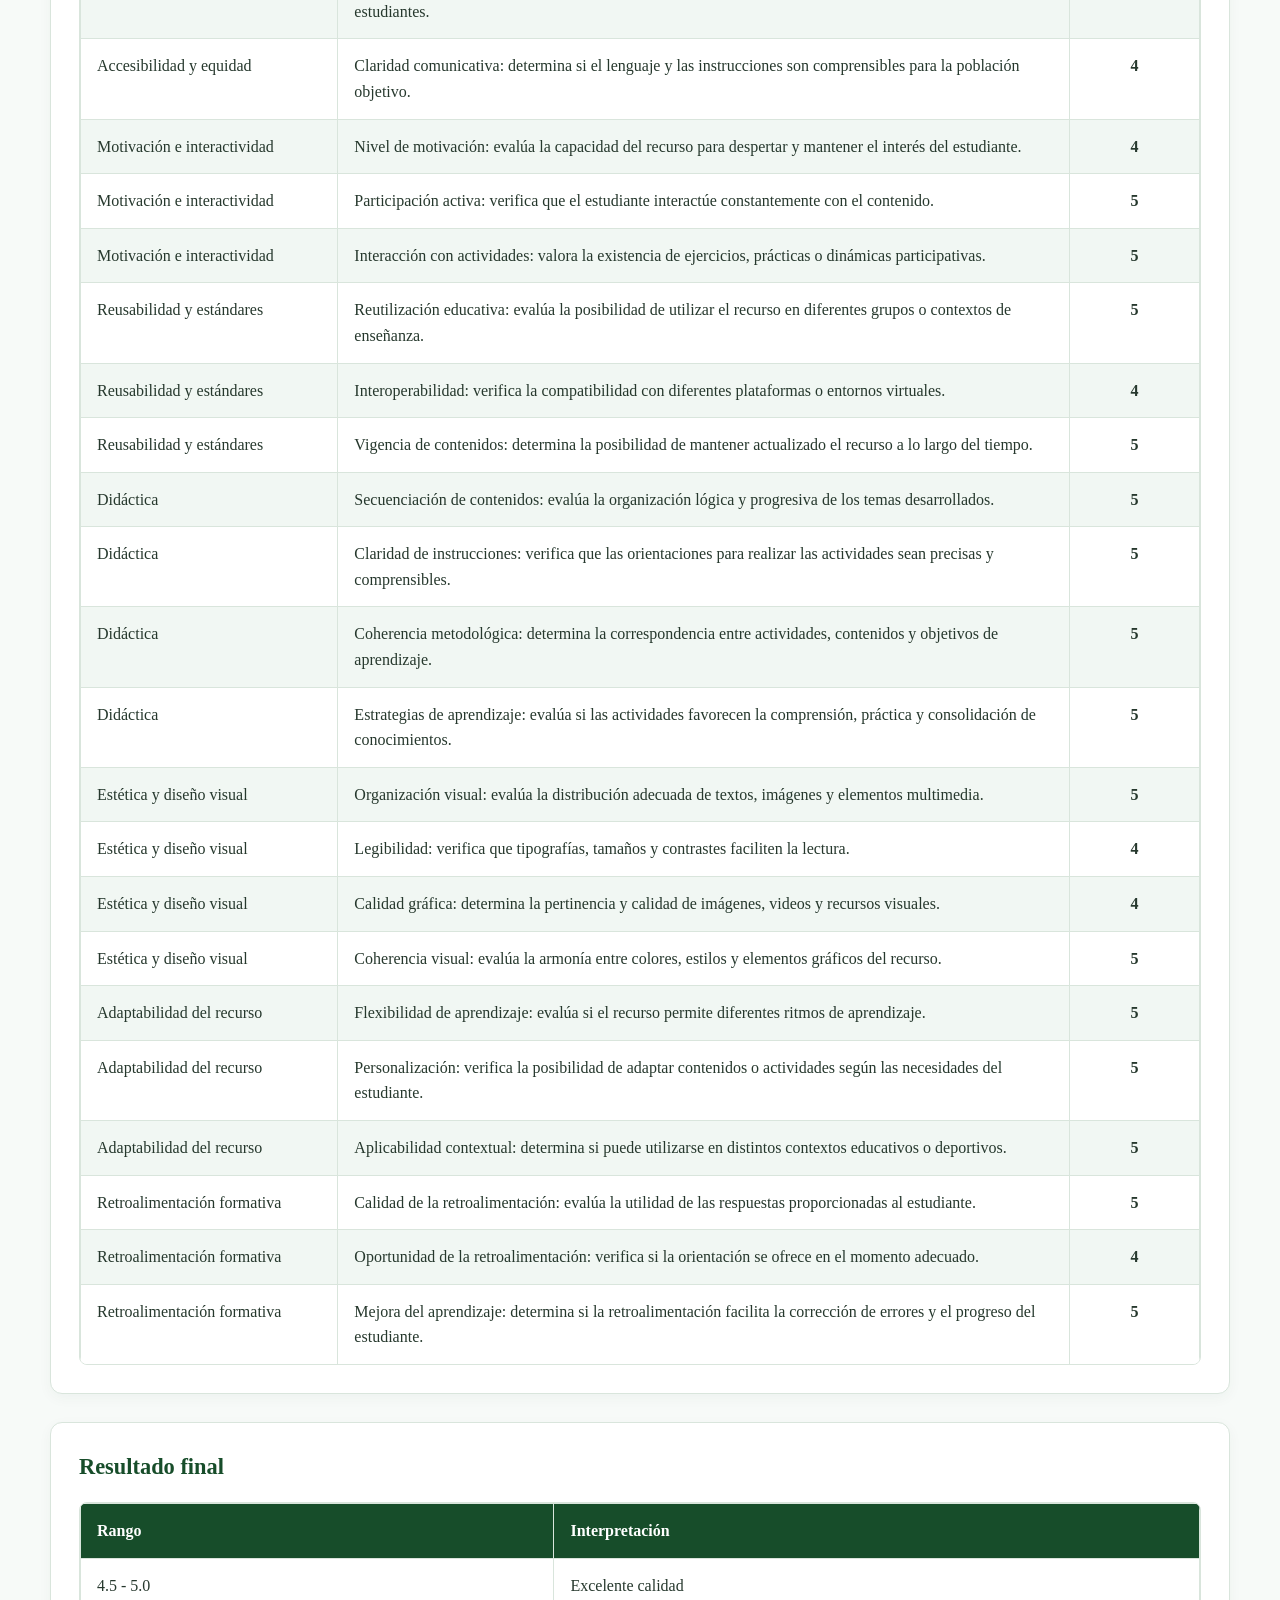
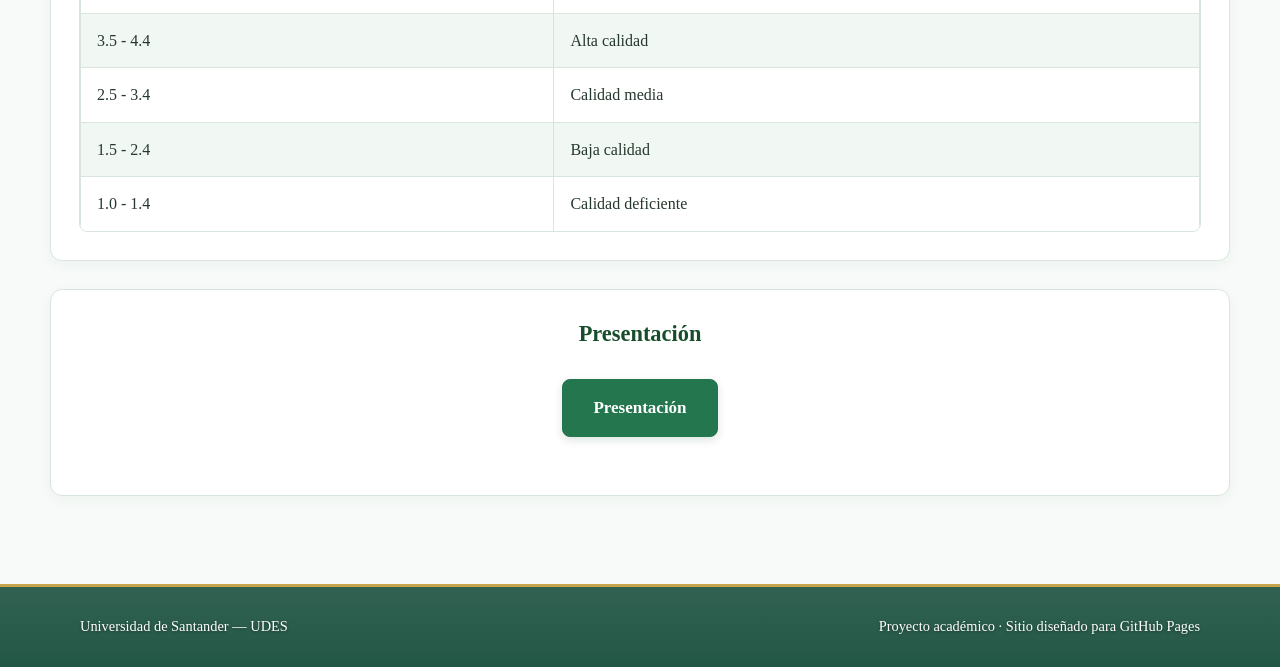
==== commit 296ecd21: "Update presentation link in aplicacion-modelo.html" ====
--- a/aplicacion-modelo.html
+++ b/aplicacion-modelo.html
@@ -275,7 +275,7 @@
       <h3>Presentación</h3>
         <div class="miredef-boton-presentacion">
             <a
-                href="https://canva.link/q2ry394u06jq698"
+                href="https://canva.link/vvzieffj6d9st01"
                 class="btn-presentacion"
                 target="_blank"
                 rel="noopener noreferrer"
--- a/styles.css
+++ b/styles.css
@@ -2683,3 +2683,57 @@
 
 
 
+
+/* Botón de presentación Canva */
+
+.miredef-boton-presentacion {
+    display: flex;
+    justify-content: center;
+    align-items: center;
+    width: 100%;
+    margin: 30px auto;
+}
+
+.btn-presentacion {
+    display: inline-block;
+    padding: 14px 30px;
+    background-color: #24764f;
+    color: #ffffff;
+    font-family: inherit;
+    font-size: 17px;
+    font-weight: bold;
+    text-align: center;
+    text-decoration: none;
+    border: 1px solid #24764f;
+    border-radius: 8px;
+    box-shadow: 0 3px 8px rgba(23, 77, 42, 0.15);
+    transition: background-color 0.25s ease,
+                transform 0.25s ease,
+                box-shadow 0.25s ease;
+}
+
+.btn-presentacion:hover {
+    background-color: #174d2a;
+    color: #ffffff;
+    transform: translateY(-2px);
+    box-shadow: 0 5px 12px rgba(23, 77, 42, 0.22);
+}
+
+.btn-presentacion:focus-visible {
+    outline: 3px solid #a7cbb3;
+    outline-offset: 4px;
+}
+
+@media (max-width: 600px) {
+    .miredef-boton-presentacion {
+        margin: 22px auto;
+    }
+
+    .btn-presentacion {
+        width: 100%;
+        max-width: 320px;
+        box-sizing: border-box;
+        padding: 13px 20px;
+        font-size: 16px;
+    }
+}
